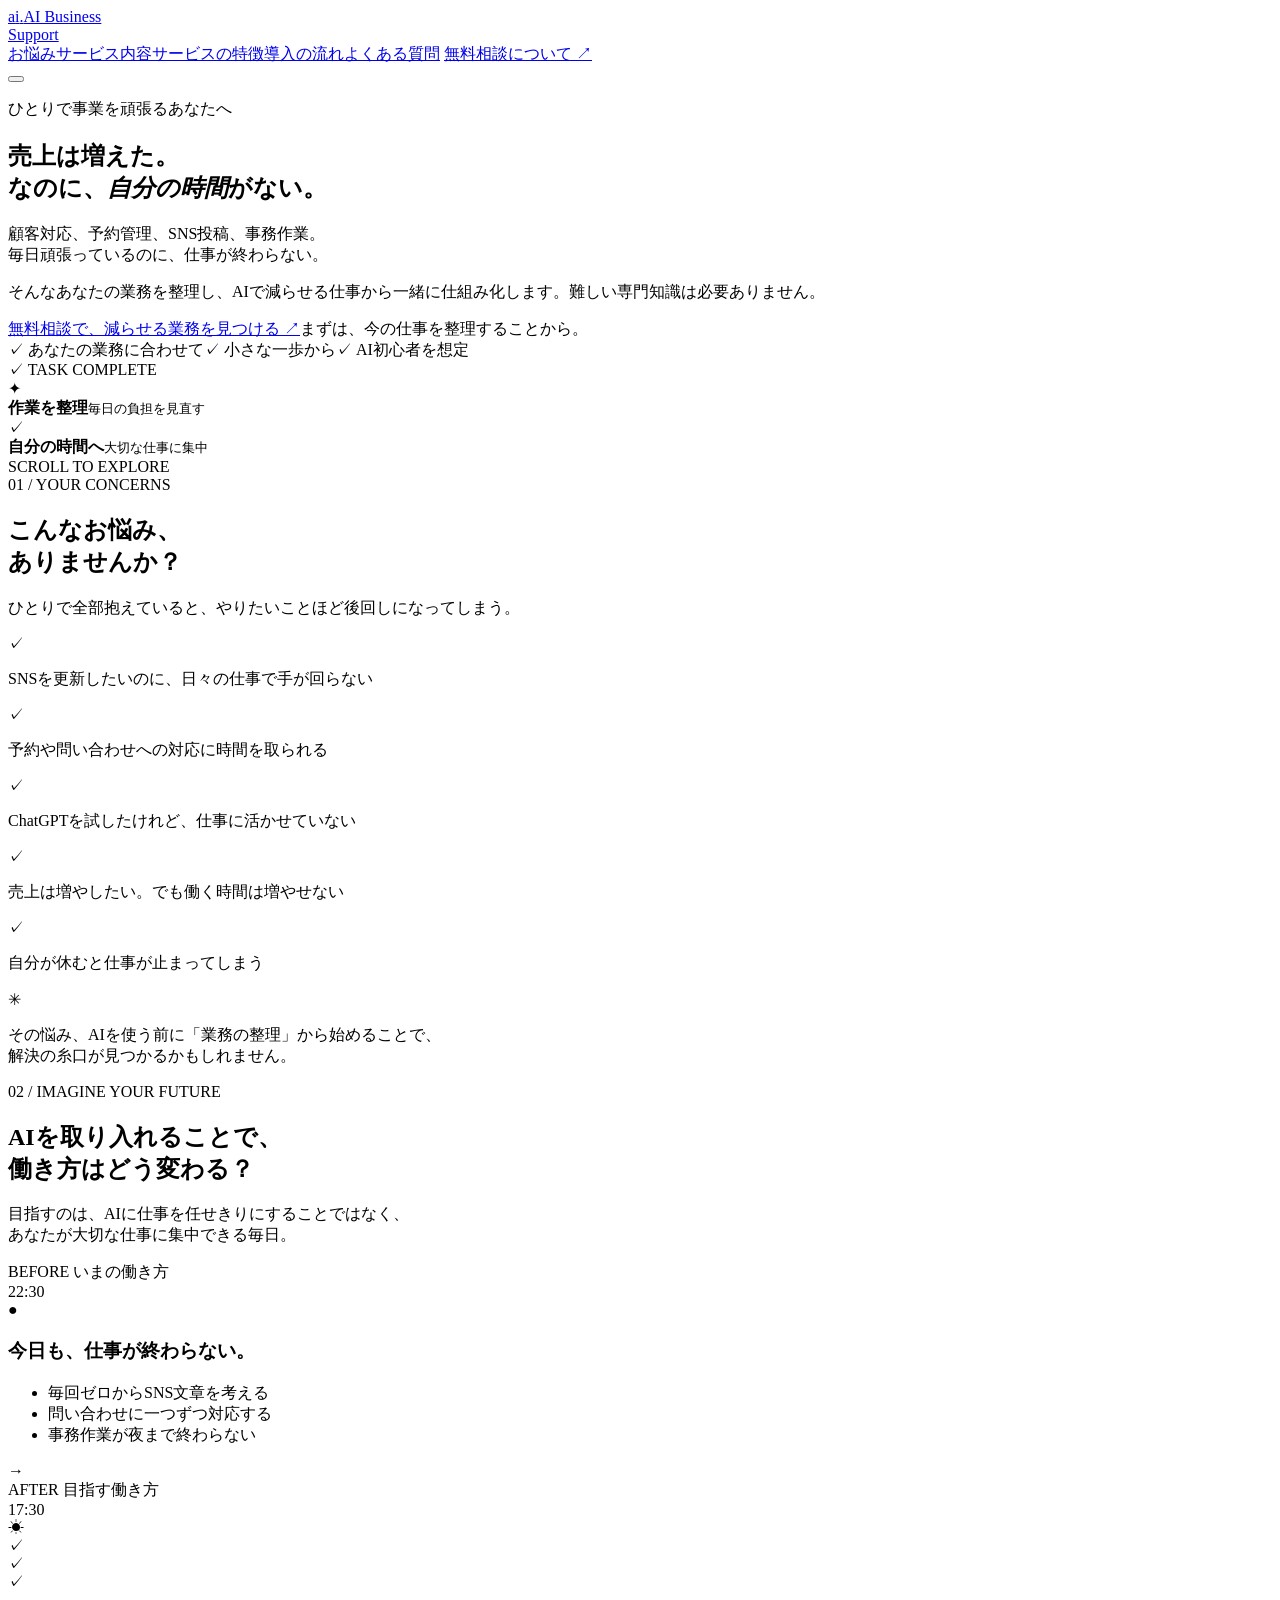
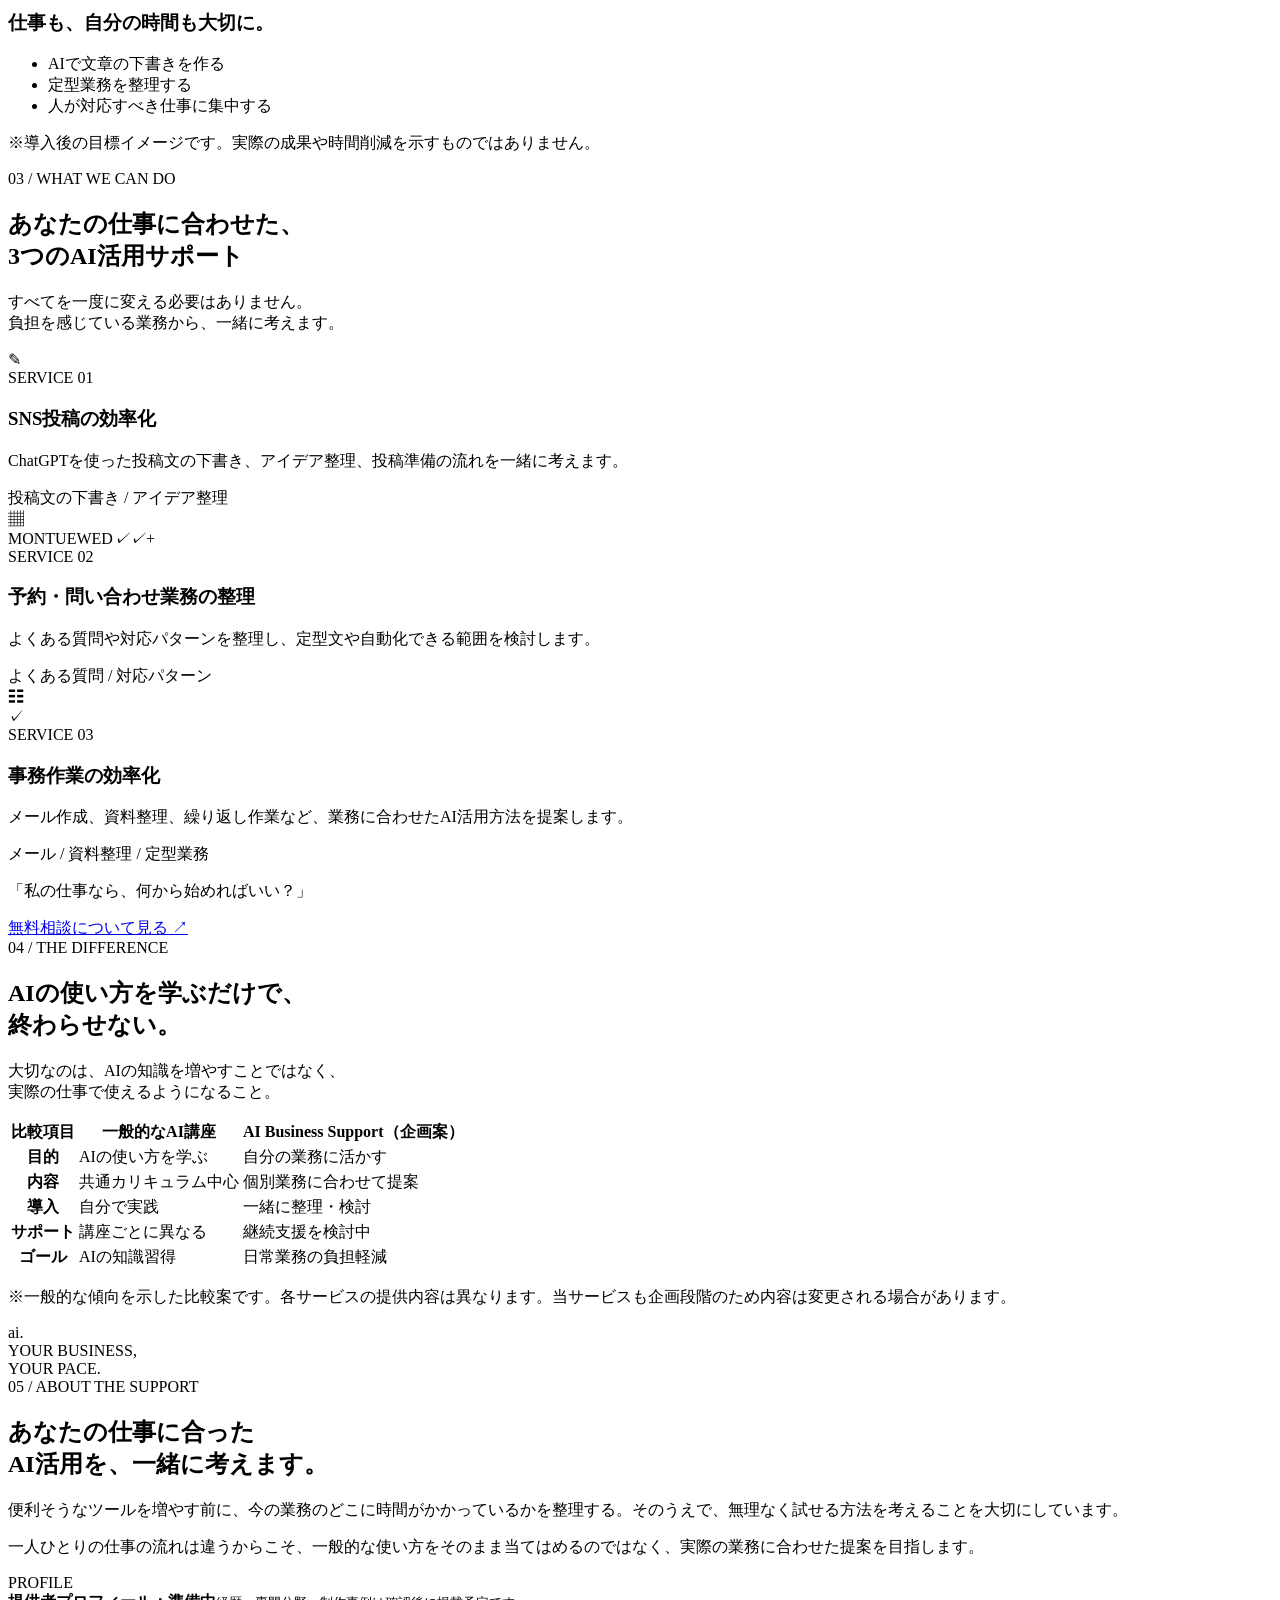
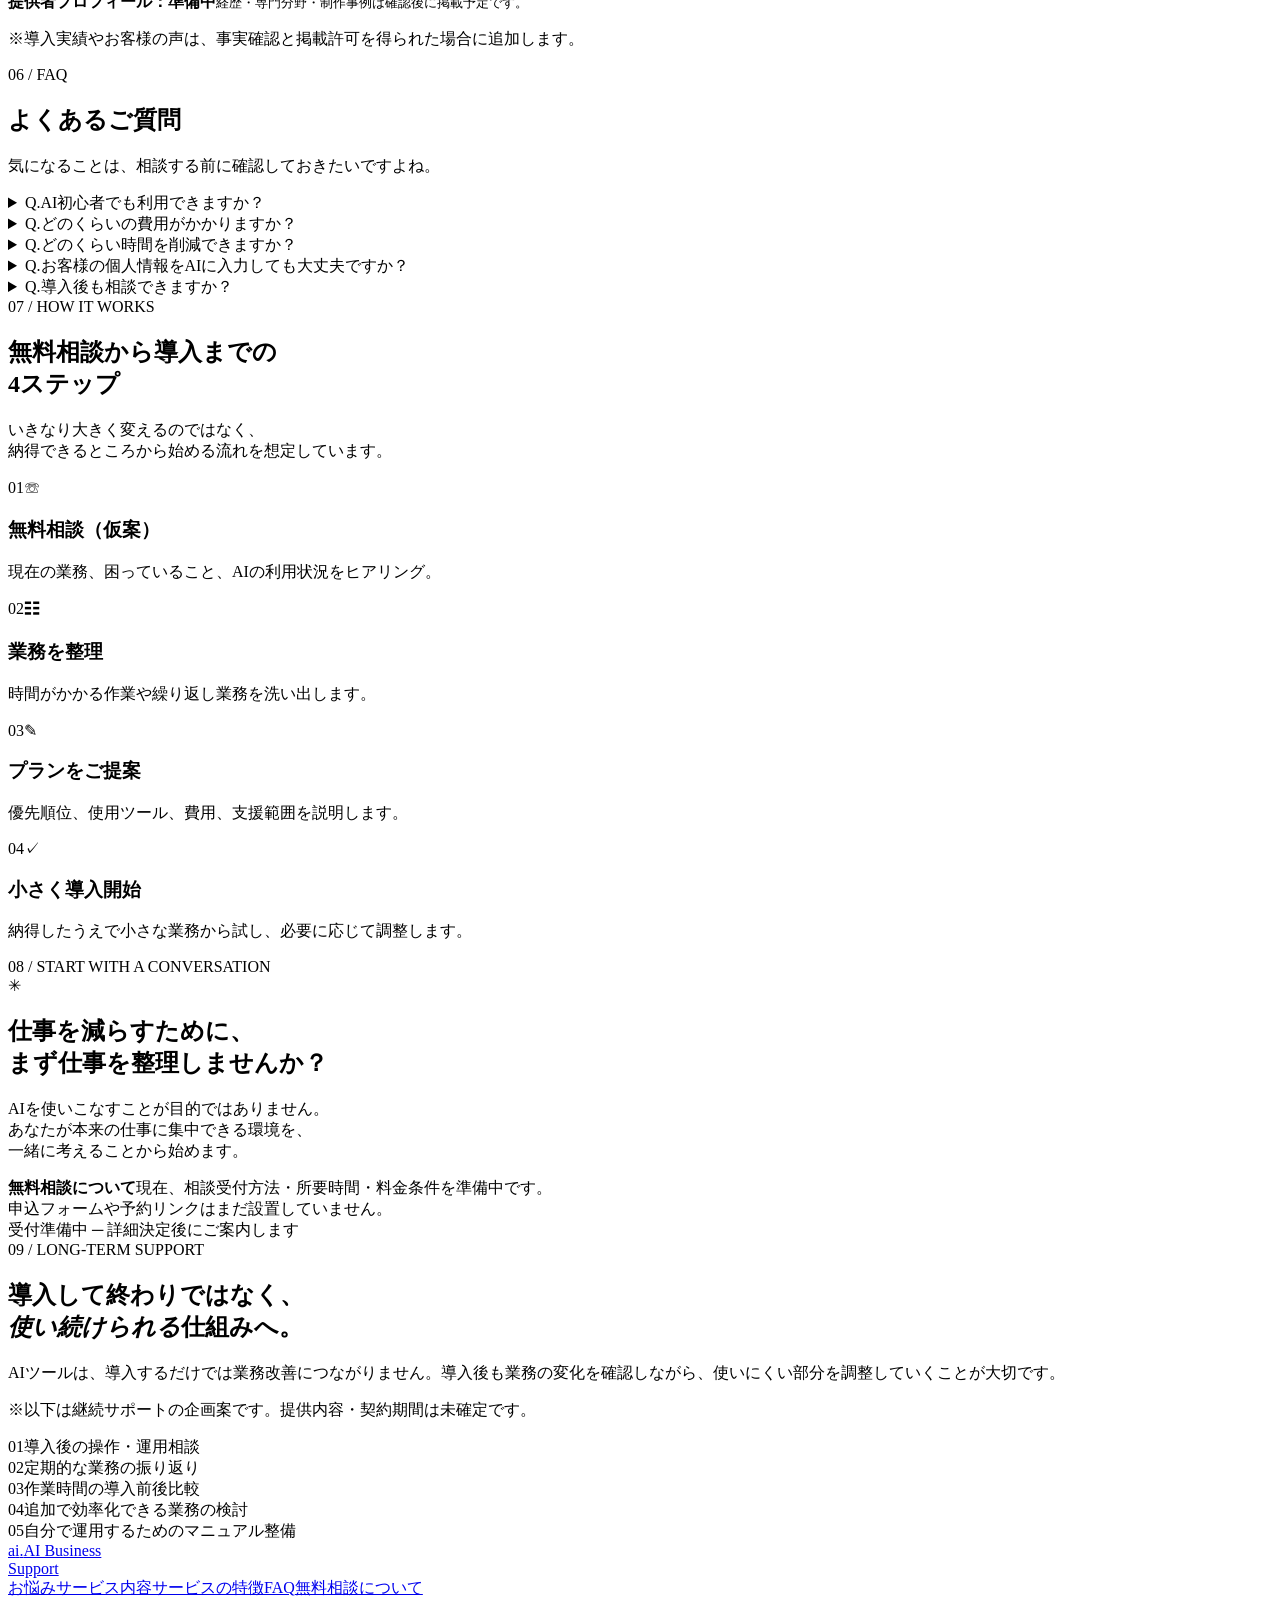
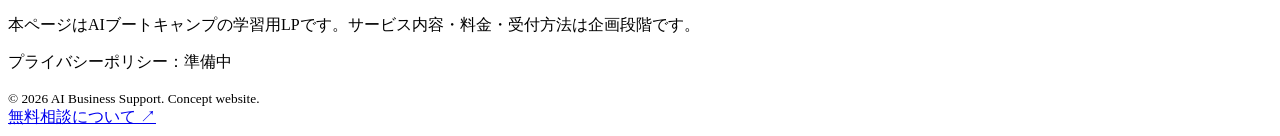
==== index.html @ 8ef663c3 "Add files via upload" ====
<!DOCTYPE html>
<html lang="ja">
<head>
  <meta charset="UTF-8">
  <meta name="viewport" content="width=device-width, initial-scale=1">
  <meta name="description" content="ひとりで事業を頑張るあなたへ。SNS投稿、問い合わせ、事務作業など、AIで減らせる仕事を一緒に整理するAI活用サポート。">
  <title>AI Business Support | 自分の時間を取り戻すAI活用</title>
  <link rel="stylesheet" href="css/style.css">
  <script src="js/main.js" defer></script>
</head>
<body>
  <header class="site-header" id="top">
    <div class="container header-inner">
      <a href="#top" class="brand" aria-label="AI Business Support トップへ"><span class="brand-mark">a<span>i</span>.</span><span class="brand-text">AI Business<br>Support</span></a>
      <nav class="nav" id="site-nav" aria-label="メインナビゲーション">
        <a href="#problems">お悩み</a><a href="#services">サービス内容</a><a href="#difference">サービスの特徴</a><a href="#steps">導入の流れ</a><a href="#faq">よくある質問</a>
        <a href="#consultation" class="btn btn-small nav-cta">無料相談について <span aria-hidden="true">↗</span></a>
      </nav>
      <button class="menu-toggle" type="button" aria-controls="site-nav" aria-expanded="false" aria-label="メニューを開く"><span></span><span></span><span></span></button>
    </div>
  </header>
  <main>
    <section class="hero" aria-labelledby="hero-title">
      <div class="hero-deco hero-deco-one"></div><div class="hero-deco hero-deco-two"></div>
      <div class="container hero-grid">
        <div class="hero-content">
          <p class="eyebrow"><span class="eyebrow-line"></span>ひとりで事業を頑張るあなたへ</p>
          <h1 id="hero-title">売上は増えた。<br>なのに、<em>自分の時間</em>がない。</h1>
          <p class="hero-lead">顧客対応、予約管理、SNS投稿、事務作業。<br>毎日頑張っているのに、仕事が終わらない。</p>
          <p class="hero-description">そんなあなたの業務を整理し、AIで減らせる仕事から一緒に仕組み化します。難しい専門知識は必要ありません。</p>
          <div class="hero-actions"><a href="#consultation" class="btn btn-primary">無料相談で、減らせる業務を見つける <span aria-hidden="true">↗</span></a><span class="hero-note">まずは、今の仕事を整理することから。</span></div>
          <div class="hero-points"><span>✓ あなたの業務に合わせて</span><span>✓ 小さな一歩から</span><span>✓ AI初心者を想定</span></div>
        </div>
        <div class="hero-visual" role="img" aria-label="仕事を整理し、自分の時間を取り戻すイメージイラスト">
          <div class="visual-sun"></div><div class="visual-window"><span></span><span></span></div>
          <div class="visual-desk"></div><div class="visual-laptop"><div class="visual-screen"><div class="screen-bar"></div><div class="screen-line"></div><div class="screen-line short"></div><div class="screen-card"><span>✓</span> TASK COMPLETE</div></div></div>
          <div class="visual-cup"></div><div class="visual-plant"><i></i><i></i><i></i></div>
          <div class="floating-note note-top"><span class="note-icon">✦</span><div><strong>作業を整理</strong><small>毎日の負担を見直す</small></div></div>
          <div class="floating-note note-bottom"><span class="note-icon">✓</span><div><strong>自分の時間へ</strong><small>大切な仕事に集中</small></div></div>
        </div>
      </div>
      <div class="hero-bottom"><span>SCROLL TO EXPLORE</span><span class="scroll-line"></span></div>
    </section>

    <section class="section problems-section" id="problems" aria-labelledby="problems-title">
      <div class="container narrow">
        <div class="section-heading center"><span class="section-kicker">01 / YOUR CONCERNS</span><h2 id="problems-title">こんなお悩み、<br class="mobile-only">ありませんか？</h2><p>ひとりで全部抱えていると、やりたいことほど後回しになってしまう。</p></div>
        <div class="problem-list">
          <div class="problem-item"><span class="check-icon">✓</span><p>SNSを更新したいのに、日々の仕事で手が回らない</p></div>
          <div class="problem-item"><span class="check-icon">✓</span><p>予約や問い合わせへの対応に時間を取られる</p></div>
          <div class="problem-item"><span class="check-icon">✓</span><p>ChatGPTを試したけれど、仕事に活かせていない</p></div>
          <div class="problem-item"><span class="check-icon">✓</span><p>売上は増やしたい。でも働く時間は増やせない</p></div>
          <div class="problem-item"><span class="check-icon">✓</span><p>自分が休むと仕事が止まってしまう</p></div>
        </div>
        <div class="message-band"><span class="sparkle">✳</span><p>その悩み、AIを使う前に<span>「業務の整理」</span>から始めることで、<br class="desktop-only">解決の糸口が見つかるかもしれません。</p></div>
      </div>
    </section>

    <section class="section future-section" id="future" aria-labelledby="future-title">
      <div class="container"><div class="section-heading center"><span class="section-kicker">02 / IMAGINE YOUR FUTURE</span><h2 id="future-title">AIを取り入れることで、<br>働き方はどう変わる？</h2><p>目指すのは、AIに仕事を任せきりにすることではなく、<br class="desktop-only">あなたが大切な仕事に集中できる毎日。</p></div>
        <div class="comparison-grid">
          <article class="comparison-card before"><div class="comparison-tag">BEFORE <span>いまの働き方</span></div><div class="scene scene-before"><div class="scene-clock">22:30</div><div class="scene-papers"><span></span><span></span><span></span></div><div class="scene-person">●</div></div><h3>今日も、仕事が終わらない。</h3><ul><li>毎回ゼロからSNS文章を考える</li><li>問い合わせに一つずつ対応する</li><li>事務作業が夜まで終わらない</li></ul></article>
          <div class="comparison-arrow" aria-hidden="true">→</div>
          <article class="comparison-card after"><div class="comparison-tag">AFTER <span>目指す働き方</span></div><div class="scene scene-after"><div class="scene-clock">17:30</div><div class="scene-sun">☀</div><div class="scene-checks">✓<br>✓<br>✓</div></div><h3>仕事も、自分の時間も大切に。</h3><ul><li>AIで文章の下書きを作る</li><li>定型業務を整理する</li><li>人が対応すべき仕事に集中する</li></ul></article>
        </div><p class="disclaimer center-text">※導入後の目標イメージです。実際の成果や時間削減を示すものではありません。</p>
      </div>
    </section>

    <section class="section services-section" id="services" aria-labelledby="services-title"><div class="container"><div class="section-heading center"><span class="section-kicker">03 / WHAT WE CAN DO</span><h2 id="services-title">あなたの仕事に合わせた、<br>3つのAI活用サポート</h2><p>すべてを一度に変える必要はありません。<br>負担を感じている業務から、一緒に考えます。</p></div>
      <div class="service-grid">
        <article class="service-card"><div class="service-illustration illustration-sns"><span class="illustration-icon">✎</span><div class="mock-post"><i></i><b></b><b></b><b class="short"></b></div></div><div class="service-body"><span class="service-number">SERVICE 01</span><h3>SNS投稿の効率化</h3><p>ChatGPTを使った投稿文の下書き、アイデア整理、投稿準備の流れを一緒に考えます。</p><span class="service-label">投稿文の下書き / アイデア整理</span></div></article>
        <article class="service-card"><div class="service-illustration illustration-booking"><span class="illustration-icon">▦</span><div class="mock-calendar"><span>MON</span><span>TUE</span><span>WED</span><i>✓</i><i>✓</i><i>+</i></div></div><div class="service-body"><span class="service-number">SERVICE 02</span><h3>予約・問い合わせ業務の整理</h3><p>よくある質問や対応パターンを整理し、定型文や自動化できる範囲を検討します。</p><span class="service-label">よくある質問 / 対応パターン</span></div></article>
        <article class="service-card"><div class="service-illustration illustration-office"><span class="illustration-icon">☷</span><div class="mock-doc"><b></b><b></b><b></b><b class="short"></b><span>✓</span></div></div><div class="service-body"><span class="service-number">SERVICE 03</span><h3>事務作業の効率化</h3><p>メール作成、資料整理、繰り返し作業など、業務に合わせたAI活用方法を提案します。</p><span class="service-label">メール / 資料整理 / 定型業務</span></div></article>
      </div><div class="section-cta"><p>「私の仕事なら、何から始めればいい？」</p><a class="text-link" href="#consultation">無料相談について見る <span aria-hidden="true">↗</span></a></div>
    </div></section>

    <section class="section difference-section" id="difference" aria-labelledby="difference-title"><div class="container"><div class="section-heading center"><span class="section-kicker">04 / THE DIFFERENCE</span><h2 id="difference-title">AIの使い方を学ぶだけで、<br>終わらせない。</h2><p>大切なのは、AIの知識を増やすことではなく、<br class="desktop-only">実際の仕事で使えるようになること。</p></div>
      <div class="table-scroll" role="region" aria-label="サービス比較表" tabindex="0"><table class="comparison-table"><thead><tr><th scope="col">比較項目</th><th scope="col">一般的なAI講座</th><th scope="col" class="highlight-col">AI Business Support（企画案）</th></tr></thead><tbody><tr><th scope="row">目的</th><td>AIの使い方を学ぶ</td><td class="highlight-col">自分の業務に活かす</td></tr><tr><th scope="row">内容</th><td>共通カリキュラム中心</td><td class="highlight-col">個別業務に合わせて提案</td></tr><tr><th scope="row">導入</th><td>自分で実践</td><td class="highlight-col">一緒に整理・検討</td></tr><tr><th scope="row">サポート</th><td>講座ごとに異なる</td><td class="highlight-col">継続支援を検討中</td></tr><tr><th scope="row">ゴール</th><td>AIの知識習得</td><td class="highlight-col">日常業務の負担軽減</td></tr></tbody></table></div><p class="disclaimer">※一般的な傾向を示した比較案です。各サービスの提供内容は異なります。当サービスも企画段階のため内容は変更される場合があります。</p>
    </div></section>

    <section class="section profile-section" id="profile" aria-labelledby="profile-title"><div class="container profile-grid"><div class="profile-art"><div class="profile-circle"><span class="profile-symbol">ai<span>.</span></span></div><div class="profile-art-label">YOUR BUSINESS,<br>YOUR PACE.</div></div><div class="profile-content"><span class="section-kicker">05 / ABOUT THE SUPPORT</span><h2 id="profile-title">あなたの仕事に合った<br>AI活用を、一緒に考えます。</h2><p>便利そうなツールを増やす前に、今の業務のどこに時間がかかっているかを整理する。そのうえで、無理なく試せる方法を考えることを大切にしています。</p><p>一人ひとりの仕事の流れは違うからこそ、一般的な使い方をそのまま当てはめるのではなく、実際の業務に合わせた提案を目指します。</p><div class="profile-placeholder"><span>PROFILE</span><div><strong>提供者プロフィール：準備中</strong><small>経歴・専門分野・制作事例は確認後に掲載予定です。</small></div></div><p class="disclaimer">※導入実績やお客様の声は、事実確認と掲載許可を得られた場合に追加します。</p></div></div></section>

    <section class="section faq-section" id="faq" aria-labelledby="faq-title"><div class="container narrow"><div class="section-heading center"><span class="section-kicker">06 / FAQ</span><h2 id="faq-title">よくあるご質問</h2><p>気になることは、相談する前に確認しておきたいですよね。</p></div><div class="faq-list">
      <details class="faq-item"><summary><span class="faq-q">Q.</span><span>AI初心者でも利用できますか？</span><span class="faq-plus" aria-hidden="true"></span></summary><div class="faq-answer"><span class="faq-a">A.</span><p>初心者の方を想定し、現在の業務やITスキルを確認したうえで支援内容を検討します。</p></div></details>
      <details class="faq-item"><summary><span class="faq-q">Q.</span><span>どのくらいの費用がかかりますか？</span><span class="faq-plus" aria-hidden="true"></span></summary><div class="faq-answer"><span class="faq-a">A.</span><p>料金は現在検討中です。契約前に支援範囲と費用を明示する設計とします。</p></div></details>
      <details class="faq-item"><summary><span class="faq-q">Q.</span><span>どのくらい時間を削減できますか？</span><span class="faq-plus" aria-hidden="true"></span></summary><div class="faq-answer"><span class="faq-a">A.</span><p>業務内容によって異なるため、現時点で削減時間は保証できません。導入前後の作業時間を測定する方法を検討します。</p></div></details>
      <details class="faq-item"><summary><span class="faq-q">Q.</span><span>お客様の個人情報をAIに入力しても大丈夫ですか？</span><span class="faq-plus" aria-hidden="true"></span></summary><div class="faq-answer"><span class="faq-a">A.</span><p>個人情報や機密情報を無断で外部AIに入力しない運用を前提に、使用するツールとデータの取り扱いを確認します。</p></div></details>
      <details class="faq-item"><summary><span class="faq-q">Q.</span><span>導入後も相談できますか？</span><span class="faq-plus" aria-hidden="true"></span></summary><div class="faq-answer"><span class="faq-a">A.</span><p>継続サポートをサービス案として検討しています。対応範囲・期間・料金は未確定です。</p></div></details>
    </div></div></section>

    <section class="section steps-section" id="steps" aria-labelledby="steps-title"><div class="container"><div class="section-heading center"><span class="section-kicker">07 / HOW IT WORKS</span><h2 id="steps-title">無料相談から導入までの<br>4ステップ</h2><p>いきなり大きく変えるのではなく、<br>納得できるところから始める流れを想定しています。</p></div><div class="steps-grid">
      <article class="step-card"><span class="step-number">01</span><span class="step-icon">☏</span><h3>無料相談<span>（仮案）</span></h3><p>現在の業務、困っていること、AIの利用状況をヒアリング。</p></article>
      <article class="step-card"><span class="step-number">02</span><span class="step-icon">☷</span><h3>業務を整理</h3><p>時間がかかる作業や繰り返し業務を洗い出します。</p></article>
      <article class="step-card"><span class="step-number">03</span><span class="step-icon">✎</span><h3>プランをご提案</h3><p>優先順位、使用ツール、費用、支援範囲を説明します。</p></article>
      <article class="step-card"><span class="step-number">04</span><span class="step-icon">✓</span><h3>小さく導入開始</h3><p>納得したうえで小さな業務から試し、必要に応じて調整します。</p></article>
    </div></div></section>

    <section class="section cta-section" id="consultation" aria-labelledby="cta-title"><div class="container cta-inner"><span class="section-kicker">08 / START WITH A CONVERSATION</span><div class="cta-decoration" aria-hidden="true">✳</div><h2 id="cta-title">仕事を減らすために、<br>まず仕事を整理しませんか？</h2><p>AIを使いこなすことが目的ではありません。<br>あなたが本来の仕事に集中できる環境を、<br class="desktop-only">一緒に考えることから始めます。</p><div class="consultation-info"><strong>無料相談について</strong><span>現在、相談受付方法・所要時間・料金条件を準備中です。<br>申込フォームや予約リンクはまだ設置していません。</span></div><span class="cta-status">受付準備中 ─ 詳細決定後にご案内します</span></div></section>

    <section class="section support-section" id="support" aria-labelledby="support-title"><div class="container support-grid"><div><span class="section-kicker">09 / LONG-TERM SUPPORT</span><h2 id="support-title">導入して終わりではなく、<br><em>使い続けられる</em>仕組みへ。</h2><p>AIツールは、導入するだけでは業務改善につながりません。導入後も業務の変化を確認しながら、使いにくい部分を調整していくことが大切です。</p><p class="disclaimer">※以下は継続サポートの企画案です。提供内容・契約期間は未確定です。</p></div><div class="support-list"><div><span>01</span>導入後の操作・運用相談</div><div><span>02</span>定期的な業務の振り返り</div><div><span>03</span>作業時間の導入前後比較</div><div><span>04</span>追加で効率化できる業務の検討</div><div><span>05</span>自分で運用するためのマニュアル整備</div></div></div></section>
  </main>
  <footer class="footer"><div class="container footer-top"><a href="#top" class="brand brand-footer"><span class="brand-mark">a<span>i</span>.</span><span class="brand-text">AI Business<br>Support</span></a><div class="footer-links"><a href="#problems">お悩み</a><a href="#services">サービス内容</a><a href="#difference">サービスの特徴</a><a href="#faq">FAQ</a><a href="#consultation">無料相談について</a></div></div><div class="container footer-bottom"><p>本ページはAIブートキャンプの学習用LPです。サービス内容・料金・受付方法は企画段階です。</p><p>プライバシーポリシー：準備中</p><small>© 2026 AI Business Support. Concept website.</small></div></footer>
  <a href="#consultation" class="mobile-fixed-cta">無料相談について <span aria-hidden="true">↗</span></a>
</body>
</html>
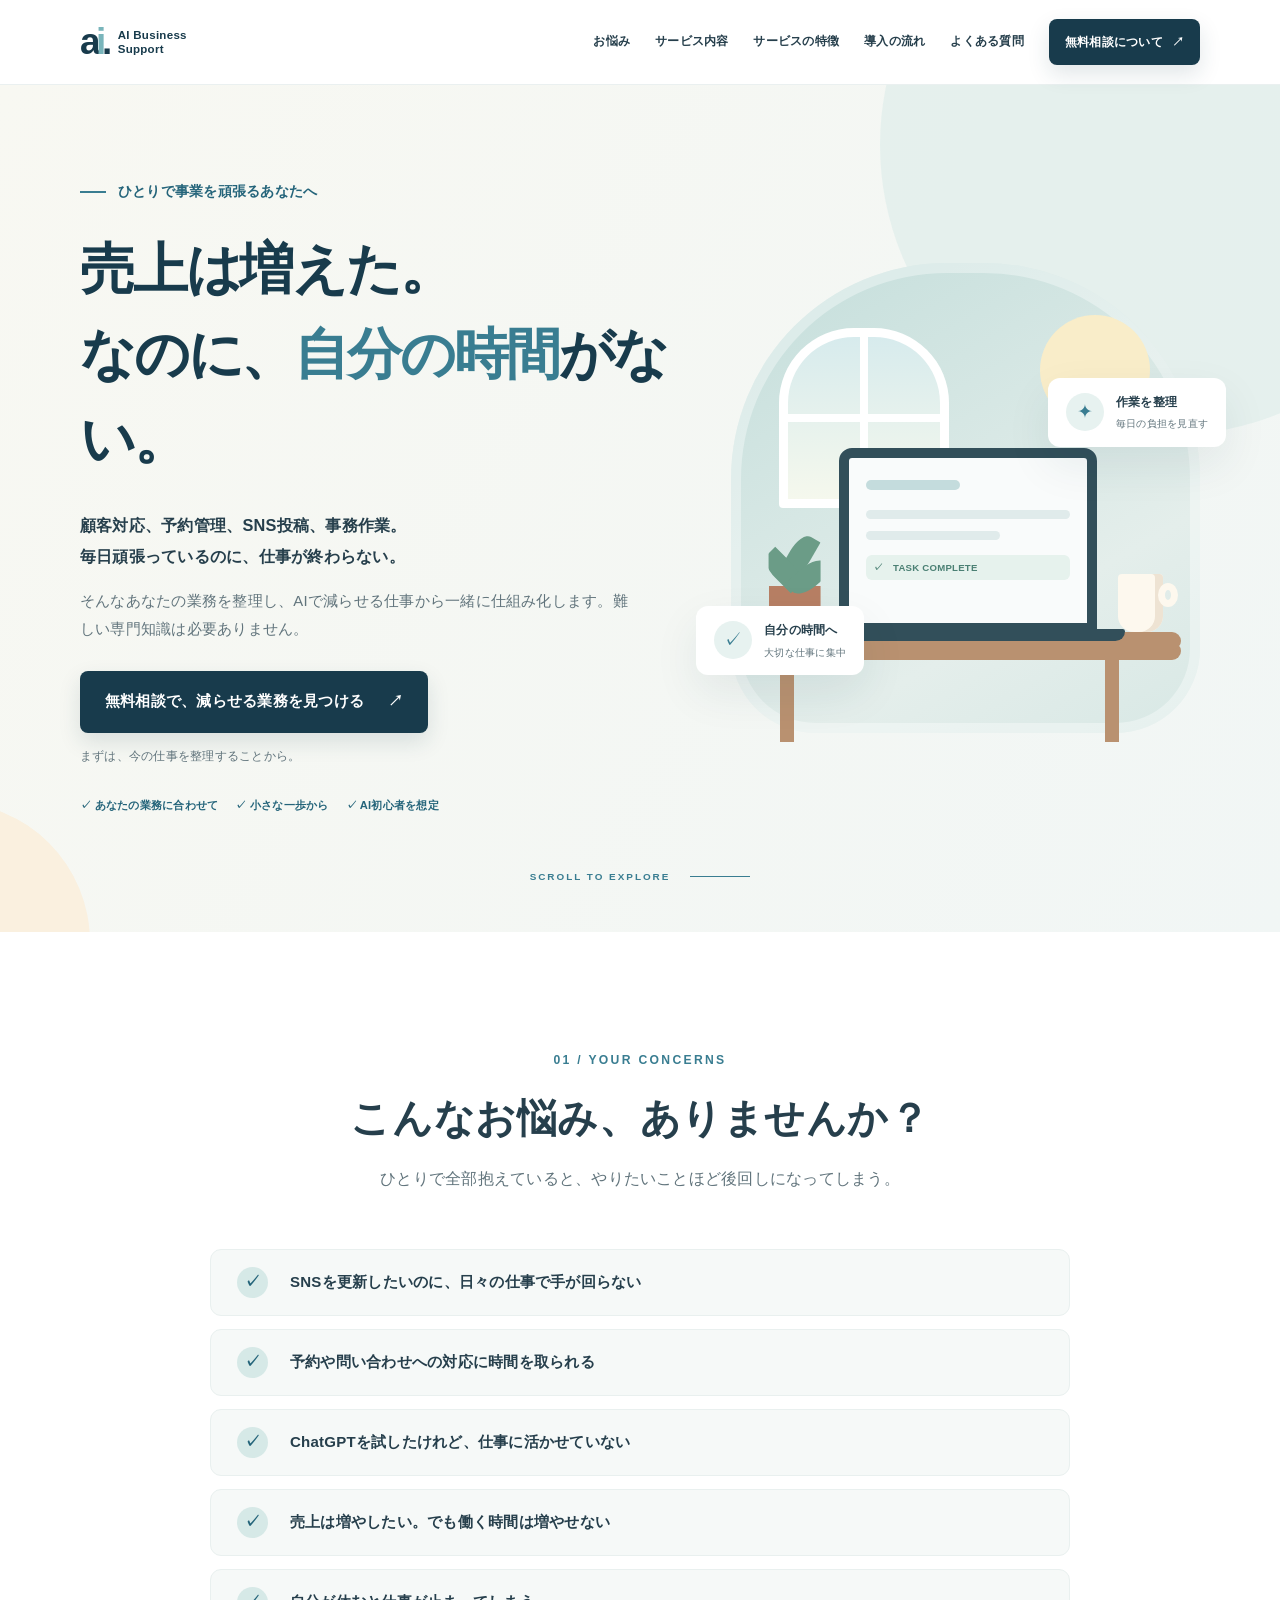
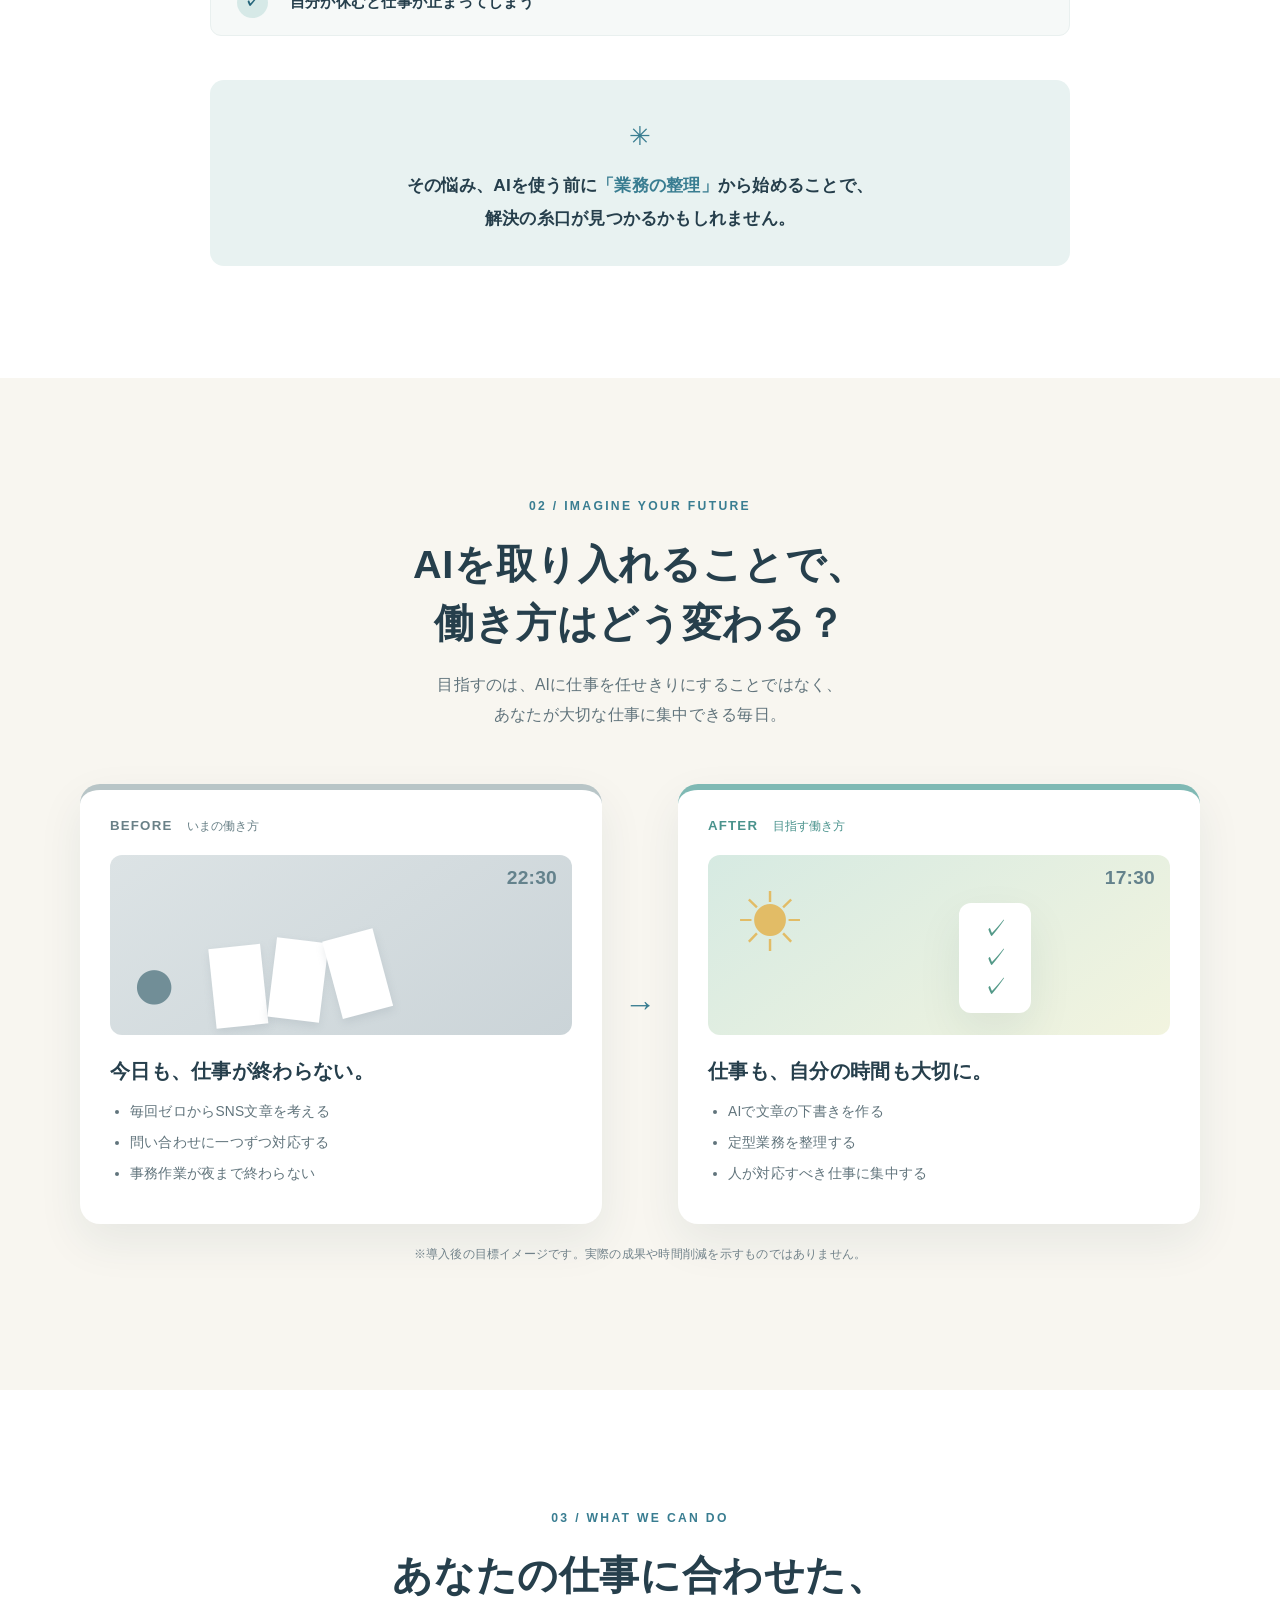
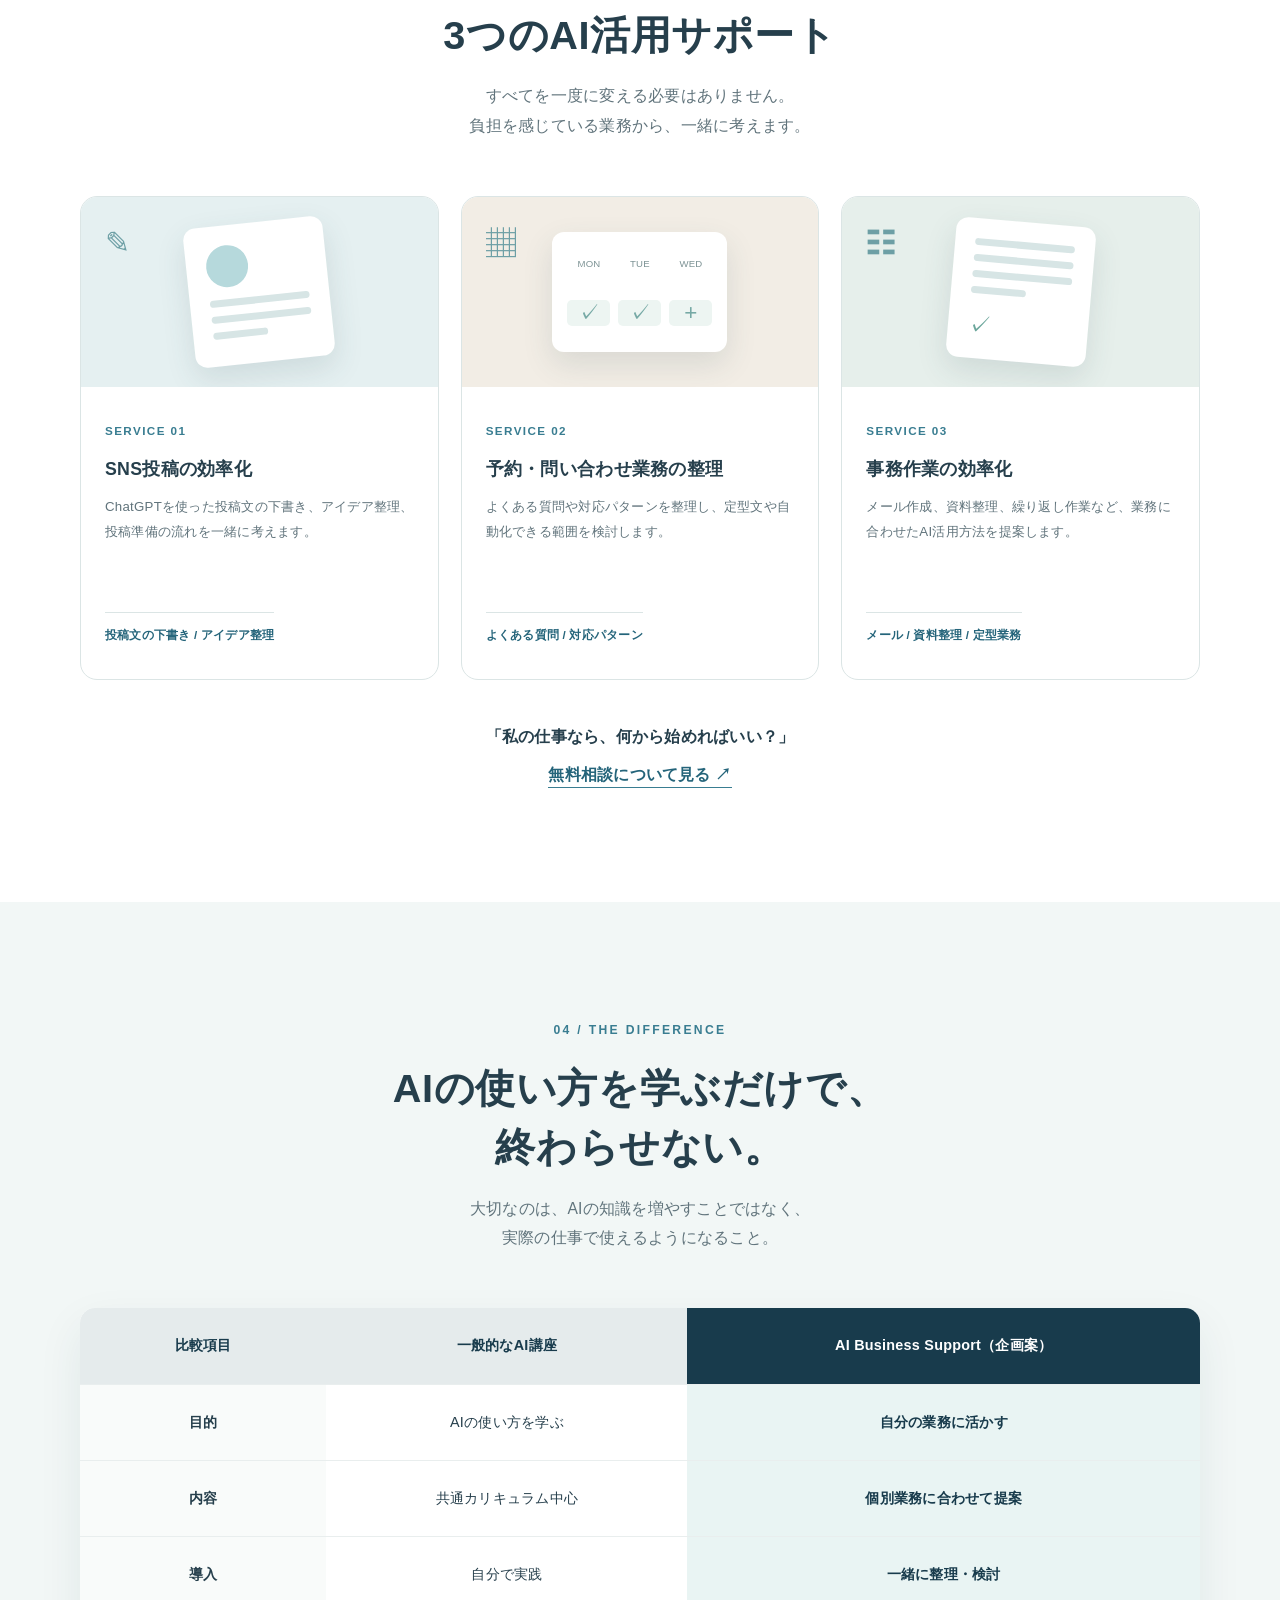
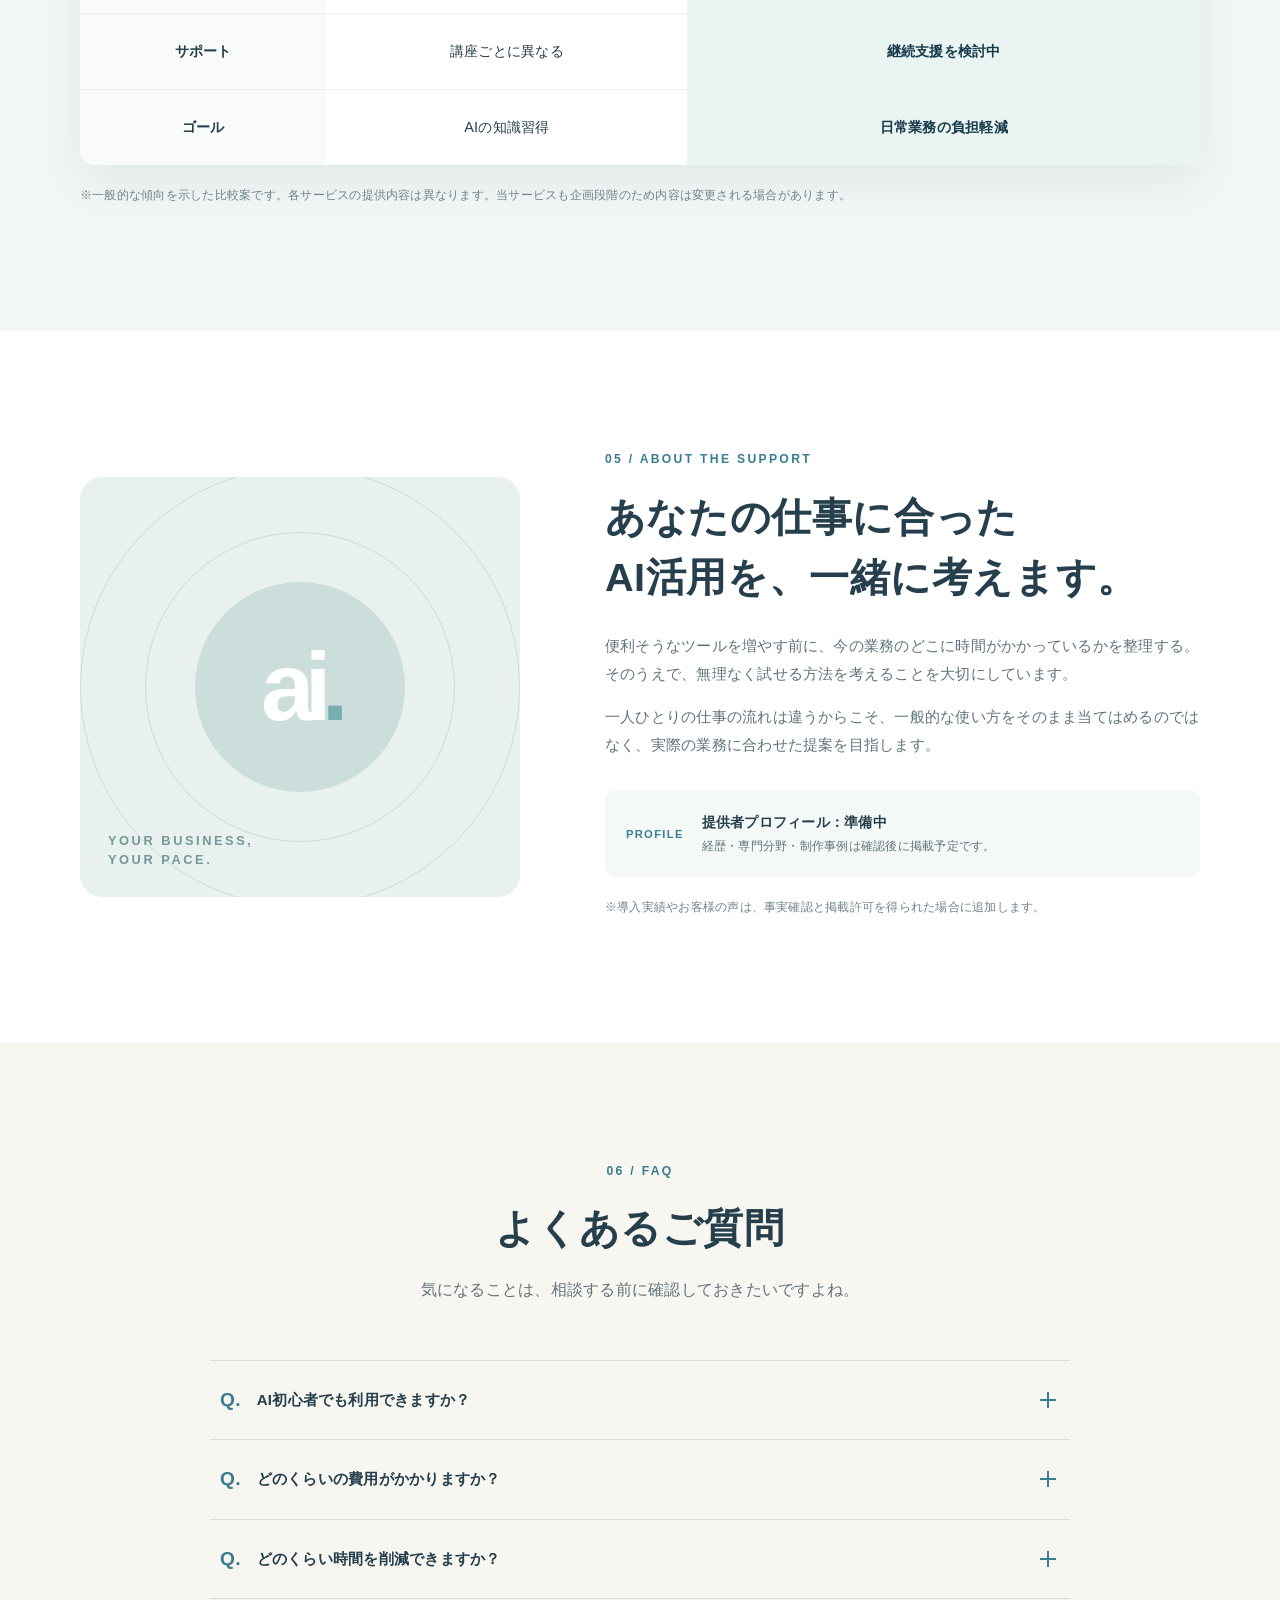
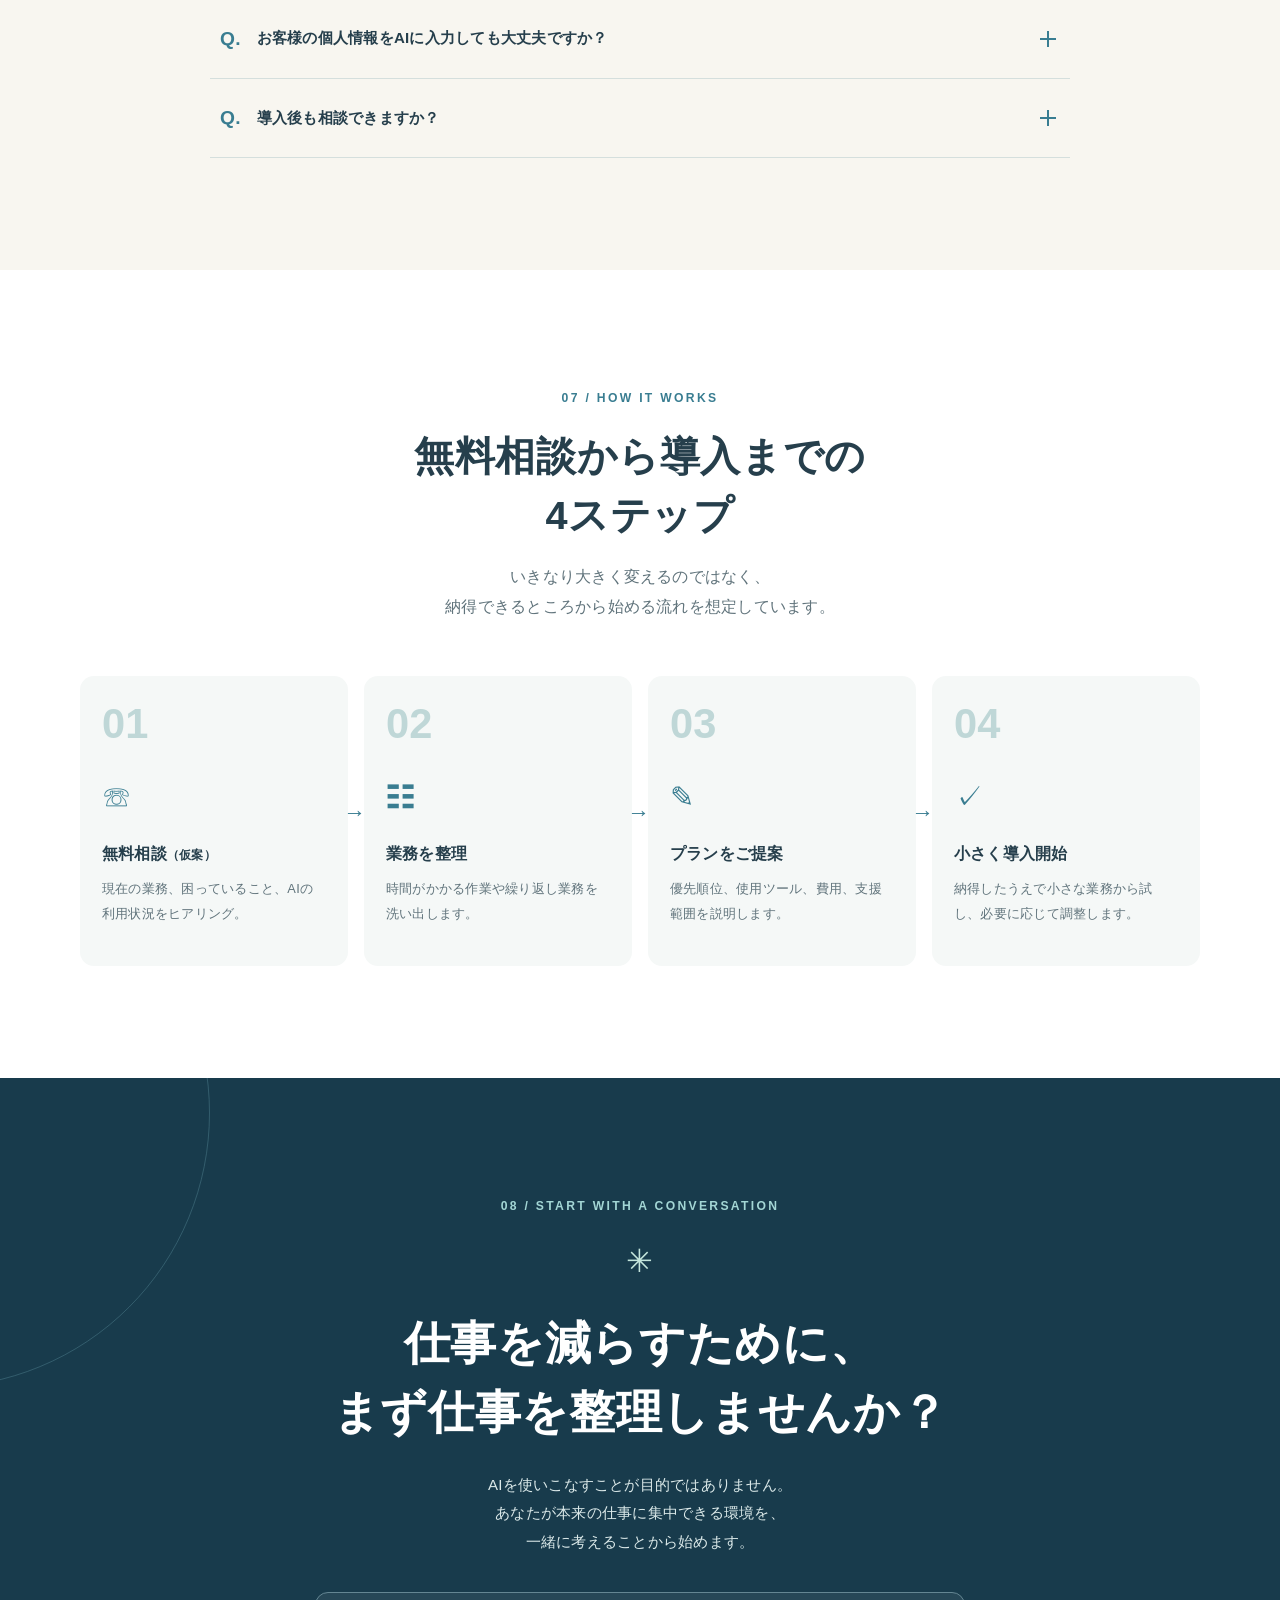
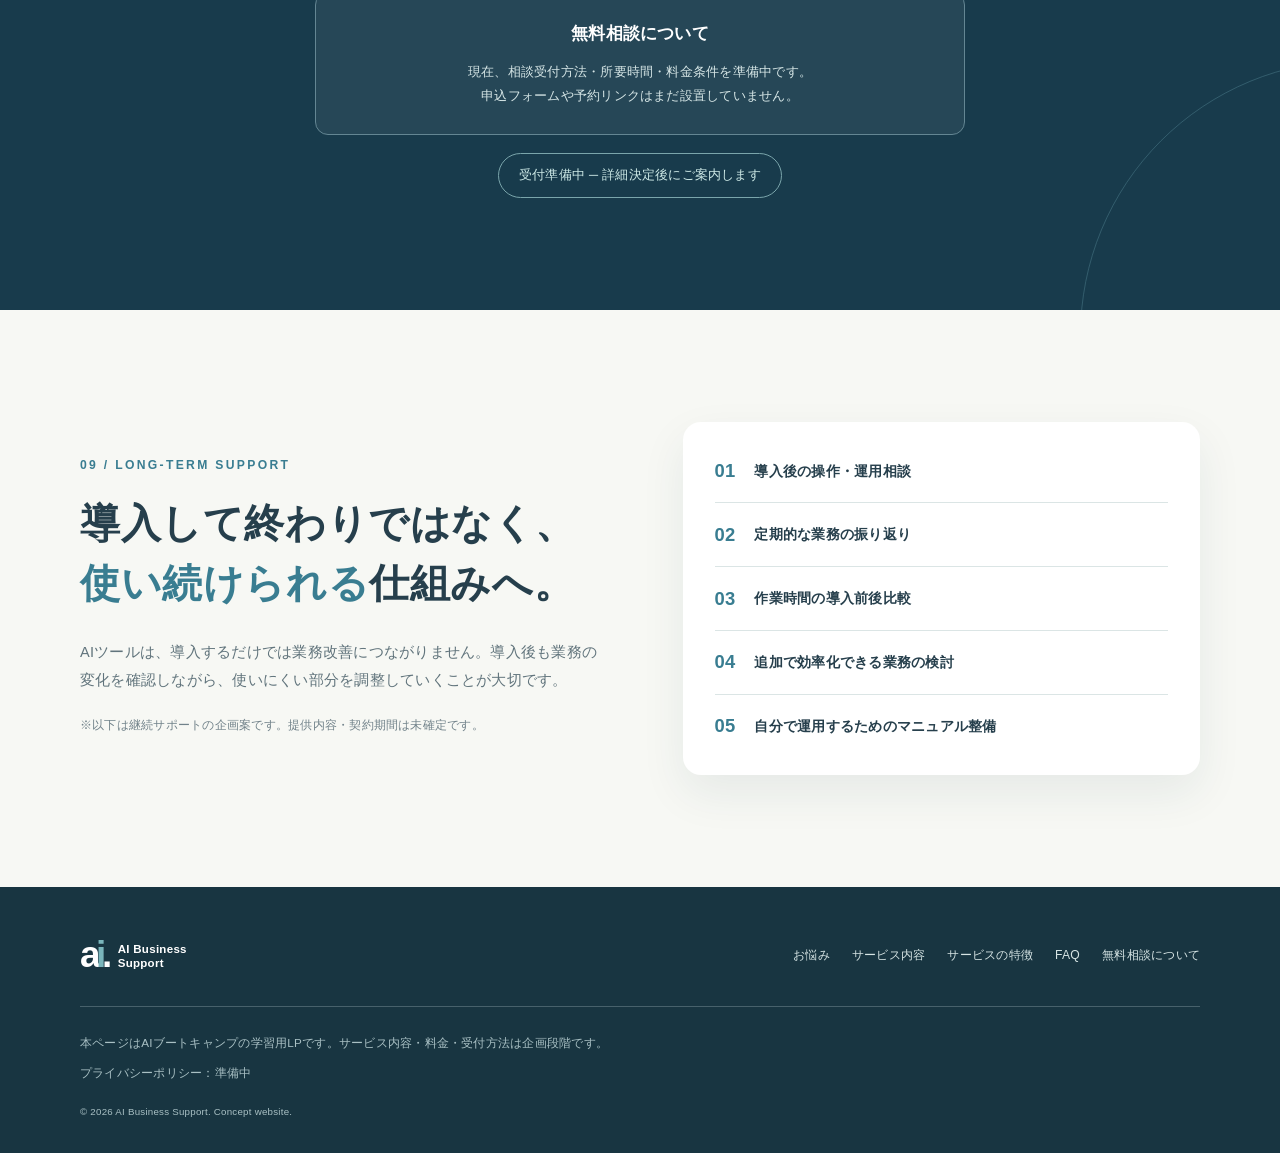
==== commit d4f2a75c: "Fix stylesheet link case sensitivity" ====
--- a/css/style.css
+++ b/css/style.css
@@ -0,0 +1,20 @@
+@import url('https://fonts.googleapis.com/css2?family=DM+Sans:wght@400;500;600;700&family=Noto+Sans+JP:wght@400;500;600;700;800&display=swap');
+:root{--navy:#183b4c;--ink:#263f4c;--muted:#61747c;--blue:#397d91;--blue-dark:#24647a;--aqua:#dbeef0;--cream:#f8f6f0;--pale:#eff5f5;--line:#dbe5e5;--white:#fff;--radius:18px;--shadow:0 18px 45px rgba(24,59,76,.08)}
+*,*::before,*::after{box-sizing:border-box}html{scroll-behavior:smooth;scroll-padding-top:95px}body{margin:0;color:var(--ink);font-family:'Noto Sans JP',sans-serif;line-height:1.9;letter-spacing:.015em;background:#fff}a{color:inherit;text-decoration:none}button{font:inherit}img{max-width:100%;display:block}h1,h2,h3,p{margin-top:0}h1,h2,h3{line-height:1.5;letter-spacing:.015em}h2{font-size:clamp(1.7rem,3.1vw,2.65rem);font-weight:700}h3{font-size:1.22rem}.container{width:min(1120px,calc(100% - 48px));margin-inline:auto}.narrow{max-width:860px}.section{padding:112px 0}.section-heading{margin-bottom:55px}.section-heading h2{margin:14px 0 16px}.section-heading p{color:var(--muted);font-size:.98rem}.center{text-align:center}.center-text{text-align:center}.section-kicker{font-family:'DM Sans',sans-serif;display:inline-block;color:var(--blue);font-weight:700;font-size:.76rem;letter-spacing:.19em}.disclaimer{color:#71828a;font-size:.75rem;line-height:1.8;margin-top:20px}.desktop-only{display:initial}.mobile-only{display:none}
+.site-header{position:sticky;top:0;z-index:100;background:rgba(255,255,255,.96);backdrop-filter:blur(14px);border-bottom:1px solid #eaf0f0}.header-inner{height:84px;display:flex;align-items:center;justify-content:space-between;gap:20px}.brand{display:inline-flex;align-items:center;gap:10px;flex-shrink:0}.brand-mark{font-family:'DM Sans',sans-serif;font-size:2.3rem;letter-spacing:-.12em;font-weight:700;line-height:1;color:var(--navy)}.brand-mark span{color:#79b5bb}.brand-text{font-family:'DM Sans',sans-serif;font-size:.72rem;font-weight:700;line-height:1.22;letter-spacing:.025em;color:var(--navy)}.nav{display:flex;align-items:center;gap:25px;font-size:.77rem;font-weight:600}.nav>a:not(.btn):hover{color:var(--blue)}.btn{display:inline-flex;align-items:center;justify-content:center;gap:24px;padding:17px 25px;border-radius:8px;background:var(--navy);color:#fff;font-size:.91rem;font-weight:700;box-shadow:0 9px 22px rgba(24,59,76,.13);transition:transform .25s,background .25s,box-shadow .25s}.btn:hover{background:var(--blue-dark);transform:translateY(-3px);box-shadow:0 14px 28px rgba(24,59,76,.18)}.btn-small{padding:12px 16px;font-size:.75rem;gap:9px}.menu-toggle{display:none}
+.hero{position:relative;overflow:hidden;background:linear-gradient(120deg,#f8f8f2 0%,#f1f6f5 100%);padding:94px 0 50px}.hero-grid{display:grid;grid-template-columns:1.13fr .87fr;gap:42px;align-items:center;min-height:530px;position:relative;z-index:2}.eyebrow{font-size:.85rem;color:var(--blue-dark);font-weight:700;display:flex;align-items:center;gap:12px}.eyebrow-line{display:inline-block;width:26px;height:2px;background:var(--blue)}.hero h1{font-size:clamp(2.3rem,4.3vw,3.8rem);letter-spacing:-.04em;line-height:1.55;color:var(--navy);margin:22px 0 27px}.hero h1 em,.support-section h2 em{font-style:normal;color:var(--blue)}.hero-lead{font-weight:700;font-size:1.02rem;margin-bottom:15px}.hero-description{max-width:550px;color:var(--muted);font-size:.93rem}.hero-actions{display:flex;flex-direction:column;align-items:flex-start;gap:12px;margin-top:28px}.hero-note{font-size:.73rem;color:var(--muted)}.hero-points{display:flex;gap:17px;flex-wrap:wrap;font-size:.7rem;font-weight:700;color:var(--blue-dark);margin-top:28px}.hero-deco{position:absolute;border-radius:50%;pointer-events:none}.hero-deco-one{width:580px;height:580px;background:#e0eeeb;right:-180px;top:-230px;opacity:.7}.hero-deco-two{width:280px;height:280px;background:#faf0df;left:-190px;bottom:-150px}.hero-bottom{display:flex;align-items:center;justify-content:center;gap:20px;margin-top:55px;font:600 .62rem 'DM Sans',sans-serif;letter-spacing:.2em;color:var(--blue)}.scroll-line{height:1px;width:60px;background:var(--blue)}
+.hero-visual{position:relative;height:470px;border-radius:46% 46% 18% 18%;background:linear-gradient(150deg,#c4dedb,#e4eeeb 70%,#d8e8e5);box-shadow:inset 0 0 0 10px rgba(255,255,255,.35)}.visual-sun{position:absolute;width:110px;height:110px;border-radius:50%;background:#f9edc9;top:52px;right:50px}.visual-window{position:absolute;width:170px;height:180px;top:65px;left:48px;border:9px solid #fff;border-radius:75px 75px 4px 4px;background:linear-gradient(#d7ebed,#f5f8ed);display:flex;justify-content:center;align-items:center}.visual-window span:first-child{width:8px;height:100%;background:white}.visual-window span:last-child{position:absolute;height:8px;width:100%;background:white}.visual-desk{position:absolute;bottom:83px;left:4%;width:92%;height:18px;border-radius:9px;background:#b99170;box-shadow:0 10px 0 #b99170}.visual-desk:after{content:'';position:absolute;top:15px;left:30px;width:14px;height:95px;background:#b99170;box-shadow:325px 0 #b99170}.visual-laptop{position:absolute;bottom:100px;left:23%;width:55%;height:185px;border:10px solid #324f5a;border-radius:13px 13px 4px 4px;background:#f9fbfb;box-shadow:0 8px 0 #879b9d}.visual-laptop:after{content:'';position:absolute;bottom:-18px;left:-16%;width:132%;height:12px;border-radius:3px 3px 12px 12px;background:#324f5a}.visual-screen{padding:22px 17px}.screen-bar{width:46%;height:10px;background:#c4dcdd;border-radius:8px;margin-bottom:20px}.screen-line{height:9px;background:#e0ebeb;border-radius:8px;margin-bottom:12px}.screen-line.short{width:66%}.screen-card{margin-top:15px;background:#e6f2ed;color:#4b8074;border-radius:6px;padding:7px;font:700 .6rem 'DM Sans',sans-serif}.screen-card span{margin-right:7px}.visual-cup{position:absolute;bottom:101px;right:8%;width:45px;height:58px;border-radius:4px 4px 16px 16px;background:#fdf8ee;box-shadow:inset -8px 0 #eee3d3}.visual-cup:after{content:'';position:absolute;right:-15px;top:9px;width:20px;height:24px;border:7px solid #fdf8ee;border-radius:50%}.visual-plant{position:absolute;bottom:104px;left:8%;height:95px;width:52px;background:linear-gradient(transparent 55%,#b77f64 55%);clip-path:polygon(0 0,100% 0,100% 100%,0 100%)}.visual-plant i{position:absolute;width:22px;height:44px;border-radius:50% 0 50% 0;background:#6b9c87;top:0;left:20px;transform:rotate(30deg)}.visual-plant i:nth-child(2){left:3px;top:14px;transform:rotate(-45deg)}.visual-plant i:nth-child(3){left:29px;top:21px;transform:rotate(50deg)}.floating-note{position:absolute;display:flex;gap:12px;align-items:center;background:white;border-radius:12px;padding:13px 18px;box-shadow:var(--shadow);z-index:3}.floating-note strong{display:block;font-size:.78rem}.floating-note small{display:block;font-size:.63rem;color:var(--muted)}.note-icon{display:grid;place-items:center;background:#e7f2f0;color:var(--blue);border-radius:50%;height:38px;width:38px;font-size:1.2rem}.note-top{right:-26px;top:115px}.note-bottom{left:-35px;bottom:58px}
+.problems-section{background:white}.problem-list{display:grid;gap:13px}.problem-item{display:flex;align-items:center;gap:22px;background:#f6f9f8;border:1px solid #e9f0ef;border-radius:11px;padding:17px 26px;transition:transform .2s}.problem-item:hover{transform:translateX(4px)}.problem-item p{margin:0;font-weight:600;font-size:.94rem}.check-icon{display:grid;place-items:center;flex-shrink:0;width:31px;height:31px;border-radius:50%;background:#d6e9e7;color:var(--blue-dark);font-weight:700}.message-band{margin-top:44px;background:#e8f2f1;padding:32px 24px;text-align:center;border-radius:14px}.message-band p{margin:0;font-size:1.08rem;font-weight:700}.message-band p span{color:var(--blue)}.sparkle{color:var(--blue);font-size:1.6rem;display:block;margin-bottom:8px}
+.future-section{background:var(--cream)}.comparison-grid{display:grid;grid-template-columns:1fr 56px 1fr;gap:10px;align-items:center}.comparison-card{border-radius:20px;background:#fff;padding:28px 30px 32px;box-shadow:var(--shadow);height:100%}.comparison-card.before{border-top:6px solid #b8c5c7}.comparison-card.after{border-top:6px solid #7fb9b4}.comparison-tag{font:700 .83rem 'DM Sans',sans-serif;letter-spacing:.09em;color:#698087}.comparison-tag span{font-family:'Noto Sans JP',sans-serif;font-size:.75rem;font-weight:500;letter-spacing:0;margin-left:10px}.after .comparison-tag{color:#4a938d}.comparison-card h3{margin:22px 0 12px}.comparison-card ul{margin:0;padding-left:20px;font-size:.86rem;color:var(--muted)}.comparison-card li{margin:5px 0}.comparison-arrow{font-size:2rem;color:var(--blue);text-align:center}.scene{height:180px;margin-top:20px;position:relative;border-radius:12px;overflow:hidden}.scene-before{background:linear-gradient(145deg,#dce3e5,#cbd4d8)}.scene-after{background:linear-gradient(145deg,#d6eae2,#f2f4df)}.scene-clock{position:absolute;right:15px;top:12px;color:#64828c;font:700 1.2rem 'DM Sans',sans-serif}.scene-papers{position:absolute;bottom:15px;left:22%;display:flex;gap:8px;transform:rotate(-6deg)}.scene-papers span{width:52px;height:80px;background:#fff;box-shadow:0 4px 8px #82939a33}.scene-papers span:nth-child(2){transform:rotate(13deg)}.scene-papers span:nth-child(3){transform:rotate(-9deg)}.scene-person{position:absolute;left:20px;bottom:-24px;font-size:5rem;color:#718e97}.scene-sun{position:absolute;top:8px;left:30px;font-size:4rem;color:#e2bc66}.scene-checks{position:absolute;bottom:22px;right:30%;font-size:1.5rem;line-height:1.2;color:#539988;background:#fff;padding:12px 24px;border-radius:12px;box-shadow:var(--shadow)}
+.services-section{background:white}.service-grid{display:grid;grid-template-columns:repeat(3,1fr);gap:22px}.service-card{border:1px solid var(--line);border-radius:17px;overflow:hidden;background:white;transition:transform .25s,box-shadow .25s}.service-card:hover{transform:translateY(-6px);box-shadow:var(--shadow)}.service-illustration{height:190px;position:relative;overflow:hidden;display:flex;align-items:center;justify-content:center}.illustration-sns{background:#e5f0f1}.illustration-booking{background:#f2ede5}.illustration-office{background:#e6efeb}.illustration-icon{position:absolute;top:17px;left:24px;font-size:1.9rem;color:#6d9fa5}.mock-post,.mock-doc{width:140px;height:140px;background:white;border-radius:12px;box-shadow:0 12px 30px #324f5a22;padding:20px;transform:rotate(-6deg)}.mock-post i{display:block;background:#b6d9dc;width:42px;height:42px;border-radius:50%;margin-bottom:12px}.mock-post b,.mock-doc b{display:block;background:#d7e5e5;height:7px;margin-bottom:9px;border-radius:5px}.mock-post b.short,.mock-doc b.short{width:55%}.mock-calendar{width:175px;height:120px;border-radius:12px;background:white;box-shadow:0 12px 30px #324f5a22;padding:15px;display:grid;grid-template-columns:repeat(3,1fr);text-align:center;align-items:center;gap:8px;font:.6rem 'DM Sans',sans-serif;color:#7c9294}.mock-calendar i{font-size:1.4rem;color:#76a9a5;font-style:normal;background:#edf5f2;border-radius:5px}.mock-doc{transform:rotate(5deg)}.mock-doc span{color:#6ba69b;font-size:1.5rem}.service-body{padding:28px 24px 30px}.service-number{font:700 .73rem 'DM Sans',sans-serif;letter-spacing:.12em;color:var(--blue)}.service-body h3{font-size:1.11rem;margin:11px 0}.service-body p{font-size:.83rem;color:var(--muted);min-height:105px}.service-label{display:inline-block;border-top:1px solid var(--line);padding-top:12px;color:var(--blue-dark);font-size:.72rem;font-weight:700}.section-cta{text-align:center;margin-top:42px}.section-cta p{font-weight:700;margin-bottom:7px}.text-link{color:var(--blue-dark);font-weight:700;border-bottom:1px solid var(--blue);padding-bottom:4px}.text-link:hover{color:var(--navy)}
+.difference-section{background:#f2f7f6}.table-scroll{overflow-x:auto;border-radius:15px;box-shadow:var(--shadow)}.comparison-table{width:100%;border-collapse:collapse;background:#fff;min-width:650px;text-align:center;font-size:.9rem}.comparison-table th,.comparison-table td{padding:24px 18px;border-bottom:1px solid #e9eeee}.comparison-table thead th{background:#e5ebec;color:var(--navy);font-weight:700}.comparison-table thead th.highlight-col{background:var(--navy);color:white}.comparison-table tbody th{font-weight:700;width:22%;background:#f9fbfa}.comparison-table .highlight-col{background:#e9f4f3;font-weight:700;color:var(--navy)}.comparison-table tbody tr:last-child th,.comparison-table tbody tr:last-child td{border-bottom:0}
+.profile-section{background:#fff}.profile-grid{display:grid;grid-template-columns:.85fr 1.15fr;gap:85px;align-items:center}.profile-art{height:420px;background:#e9f1ef;border-radius:22px;position:relative;display:grid;place-items:center;overflow:hidden}.profile-art:before,.profile-art:after{content:'';position:absolute;border:1px solid #c6dcd9;border-radius:50%;width:440px;height:440px}.profile-art:after{width:310px;height:310px}.profile-circle{width:210px;height:210px;border-radius:50%;background:#cbdedb;display:grid;place-items:center;z-index:1}.profile-symbol{font:700 6rem 'DM Sans',sans-serif;color:#fff;letter-spacing:-.1em}.profile-symbol span{color:#78aeb1}.profile-art-label{position:absolute;bottom:28px;left:28px;font:700 .8rem 'DM Sans',sans-serif;letter-spacing:.2em;color:#74989a;line-height:1.5}.profile-content h2{margin:15px 0 26px}.profile-content>p:not(.disclaimer){font-size:.92rem;color:var(--muted)}.profile-placeholder{margin-top:30px;padding:19px 21px;background:#f4f8f7;border-radius:10px;display:flex;gap:18px;align-items:center}.profile-placeholder>span{font:700 .7rem 'DM Sans',sans-serif;letter-spacing:.12em;color:var(--blue)}.profile-placeholder strong,.profile-placeholder small{display:block}.profile-placeholder strong{font-size:.87rem}.profile-placeholder small{font-size:.75rem;color:var(--muted)}
+.faq-section{background:var(--cream)}.faq-list{border-top:1px solid #d5dfdd}.faq-item{border-bottom:1px solid #d5dfdd}.faq-item summary{display:flex;align-items:center;gap:16px;padding:25px 10px;cursor:pointer;list-style:none;font-weight:700;font-size:.94rem}.faq-item summary::-webkit-details-marker{display:none}.faq-q,.faq-a{color:var(--blue);font:700 1.2rem 'DM Sans',sans-serif;flex-shrink:0}.faq-plus{width:24px;height:24px;margin-left:auto;position:relative;flex-shrink:0}.faq-plus:before,.faq-plus:after{content:'';position:absolute;top:11px;left:4px;width:16px;height:2px;background:var(--blue);transition:transform .2s}.faq-plus:after{transform:rotate(90deg)}.faq-item[open] .faq-plus:after{transform:rotate(0)}.faq-answer{display:flex;gap:16px;padding:0 45px 25px 10px;color:var(--muted);font-size:.89rem}.faq-answer p{margin:0}.faq-item summary:hover{color:var(--blue)}
+.steps-section{background:white}.steps-grid{display:grid;grid-template-columns:repeat(4,1fr);gap:16px}.step-card{position:relative;background:#f5f8f7;border-radius:14px;padding:27px 22px 30px;min-height:290px}.step-card:not(:last-child):after{content:'→';position:absolute;right:-18px;top:40%;color:var(--blue);font-size:1.4rem;z-index:1}.step-number{font:700 2.6rem 'DM Sans',sans-serif;color:#bfd7d7;display:block;line-height:1}.step-icon{font-size:1.8rem;color:var(--blue);display:block;margin:25px 0 16px}.step-card h3{font-size:1.02rem;margin-bottom:12px}.step-card h3 span{font-size:.75rem}.step-card p{font-size:.8rem;color:var(--muted);margin:0}
+.cta-section{background:var(--navy);color:#fff;text-align:center;position:relative;overflow:hidden}.cta-section:before,.cta-section:after{content:'';position:absolute;border:1px solid #4a7887;border-radius:50%;width:550px;height:550px;left:-340px;top:-240px;opacity:.55}.cta-section:after{left:auto;right:-350px;top:auto;bottom:-300px}.cta-inner{position:relative;z-index:1}.cta-section .section-kicker{color:#a3d6d5}.cta-section h2{font-size:clamp(1.85rem,3.6vw,3rem);margin:17px 0 24px}.cta-section p{font-size:.94rem;color:#dbe9e9}.cta-decoration{font-size:2rem;color:#c4e5dc;margin-top:10px}.consultation-info{max-width:650px;margin:35px auto 18px;border:1px solid #648693;border-radius:13px;padding:25px 22px;background:rgba(255,255,255,.06)}.consultation-info strong{display:block;font-size:1.05rem;margin-bottom:10px}.consultation-info span{display:block;font-size:.82rem;color:#d6e6e6}.cta-status{display:inline-block;border:1px solid #7aa5ab;color:#cde9e6;border-radius:50px;padding:9px 20px;font-size:.8rem}
+.support-section{background:#f7f8f4}.support-grid{display:grid;grid-template-columns:1fr 1fr;gap:85px;align-items:center}.support-section h2{margin:15px 0 26px}.support-grid>div>p:not(.disclaimer){font-size:.91rem;color:var(--muted)}.support-list{background:white;padding:18px 32px;border-radius:18px;box-shadow:var(--shadow)}.support-list div{display:flex;gap:19px;align-items:center;padding:18px 0;border-bottom:1px solid var(--line);font-size:.88rem;font-weight:600}.support-list div:last-child{border:0}.support-list span{color:var(--blue);font:700 1.15rem 'DM Sans',sans-serif}
+.footer{background:#183541;color:#d6e4e4;padding:50px 0 32px}.footer-top{display:flex;justify-content:space-between;gap:30px;align-items:center;padding-bottom:32px;border-bottom:1px solid #47616b}.brand-footer .brand-mark{color:white}.brand-footer .brand-text{color:white}.footer-links{display:flex;gap:22px;flex-wrap:wrap;font-size:.76rem}.footer-links a:hover{color:#fff}.footer-bottom{padding-top:25px;font-size:.73rem;color:#a9c0c4}.footer-bottom p{margin:0 0 8px}.footer-bottom small{display:block;margin-top:18px;font-family:'DM Sans',sans-serif}.mobile-fixed-cta{display:none}
+@media(max-width:1050px){.nav{gap:13px;font-size:.7rem}.nav-cta{padding:10px 12px}.hero-grid{gap:15px}.note-top{right:-5px}.note-bottom{left:-5px}.profile-grid,.support-grid{gap:45px}}
+@media(max-width:820px){.section{padding:80px 0}.header-inner{height:72px}.menu-toggle{display:flex;width:43px;height:43px;border:0;background:transparent;flex-direction:column;justify-content:center;gap:6px;cursor:pointer;z-index:110}.menu-toggle span{height:2px;width:25px;background:var(--navy);transition:transform .25s,opacity .25s}.menu-toggle[aria-expanded=true] span:first-child{transform:translateY(8px) rotate(45deg)}.menu-toggle[aria-expanded=true] span:nth-child(2){opacity:0}.menu-toggle[aria-expanded=true] span:last-child{transform:translateY(-8px) rotate(-45deg)}.nav{display:none;position:absolute;top:72px;left:0;right:0;background:white;box-shadow:0 18px 28px #183b4c20;padding:20px 24px 30px;flex-direction:column;align-items:stretch;gap:0}.nav.is-open{display:flex}.nav>a:not(.btn){padding:14px 5px;border-bottom:1px solid var(--line)}.nav-cta{margin-top:16px}.hero{padding:55px 0 30px}.hero-grid{grid-template-columns:1fr;gap:55px}.hero h1{font-size:clamp(2.2rem,6vw,3.5rem)}.hero-visual{max-width:560px;width:90%;margin:auto}.hero-bottom{margin-top:38px}.service-grid{gap:13px}.service-body{padding:22px 17px}.service-body h3{font-size:.98rem}.service-body p{font-size:.78rem}.profile-grid,.support-grid{grid-template-columns:1fr;gap:35px}.profile-art{max-width:500px;width:100%;height:340px}.steps-grid{grid-template-columns:repeat(2,1fr)}.step-card:not(:last-child):after{display:none}.step-card{min-height:250px}.footer-top{align-items:flex-start;flex-direction:column}}
+@media(max-width:600px){html{scroll-padding-top:70px}.container{width:min(100% - 36px,1120px)}.section{padding:69px 0}.section-heading{margin-bottom:34px}.section-heading h2{font-size:1.65rem}.section-heading p{font-size:.83rem}.desktop-only{display:none}.mobile-only{display:initial}.hero{padding:45px 0 24px}.hero h1{font-size:clamp(2rem,8vw,2.7rem);line-height:1.48;margin:20px 0}.hero-lead{font-size:.91rem}.hero-description{font-size:.82rem}.eyebrow{font-size:.74rem}.hero-grid{gap:36px}.hero-visual{height:325px;width:96%;border-radius:40% 40% 15% 15%}.visual-window{transform:scale(.7);transform-origin:top left}.visual-sun{width:75px;height:75px}.visual-desk{bottom:58px}.visual-desk:after{height:60px;box-shadow:240px 0 #b99170}.visual-laptop{bottom:75px;height:130px;left:22%;width:57%;border-width:7px}.visual-screen{padding:12px}.screen-bar{margin-bottom:12px}.screen-line{margin-bottom:7px}.screen-card{margin-top:8px;padding:4px;font-size:.4rem}.visual-cup{transform:scale(.7);transform-origin:bottom right;bottom:75px}.visual-plant{transform:scale(.7);transform-origin:bottom left;bottom:75px}.floating-note{padding:9px 11px;gap:6px}.floating-note strong{font-size:.63rem}.floating-note small{font-size:.5rem}.note-icon{width:28px;height:28px;font-size:.85rem}.note-top{right:-7px;top:75px}.note-bottom{left:-7px;bottom:38px}.hero-points{gap:9px;font-size:.64rem}.hero-actions .btn{width:100%;font-size:.81rem;padding:16px 12px;gap:8px}.hero-bottom{margin-top:26px}.problem-item{padding:15px 14px;gap:12px}.problem-item p{font-size:.81rem}.check-icon{width:27px;height:27px}.message-band{padding:25px 17px}.message-band p{font-size:.9rem}.comparison-grid{grid-template-columns:1fr;gap:15px}.comparison-arrow{transform:rotate(90deg)}.comparison-card{padding:24px}.scene{height:145px}.service-grid{grid-template-columns:1fr;gap:22px}.service-illustration{height:170px}.service-body p{min-height:0;font-size:.83rem}.service-body h3{font-size:1.1rem}.comparison-table{font-size:.78rem;min-width:600px}.comparison-table th,.comparison-table td{padding:17px 12px}.profile-art{height:260px}.profile-circle{width:150px;height:150px}.profile-symbol{font-size:4.5rem}.profile-content h2{font-size:1.65rem}.profile-placeholder{align-items:flex-start;flex-direction:column;gap:4px}.faq-item summary{font-size:.82rem;padding:20px 3px;gap:10px}.faq-answer{font-size:.81rem;padding:0 18px 20px 3px;gap:10px}.steps-grid{grid-template-columns:1fr}.step-card{min-height:0;padding:20px 24px}.step-icon{margin:8px 0}.step-card p{font-size:.83rem}.cta-section h2{font-size:1.7rem}.cta-section p{font-size:.83rem}.consultation-info{padding:22px 15px}.consultation-info span{font-size:.76rem}.support-list{padding:12px 20px}.support-list div{font-size:.8rem}.footer{padding-bottom:95px}.footer-links{gap:12px 20px}.mobile-fixed-cta{display:flex;align-items:center;justify-content:center;gap:15px;position:fixed;bottom:0;left:0;right:0;z-index:90;background:var(--navy);color:white;font-size:.85rem;font-weight:700;padding:15px 18px max(15px,env(safe-area-inset-bottom));box-shadow:0 -8px 22px #183b4c22}}
+@media(prefers-reduced-motion:reduce){html{scroll-behavior:auto}*,*:before,*:after{transition:none!important;animation:none!important}}
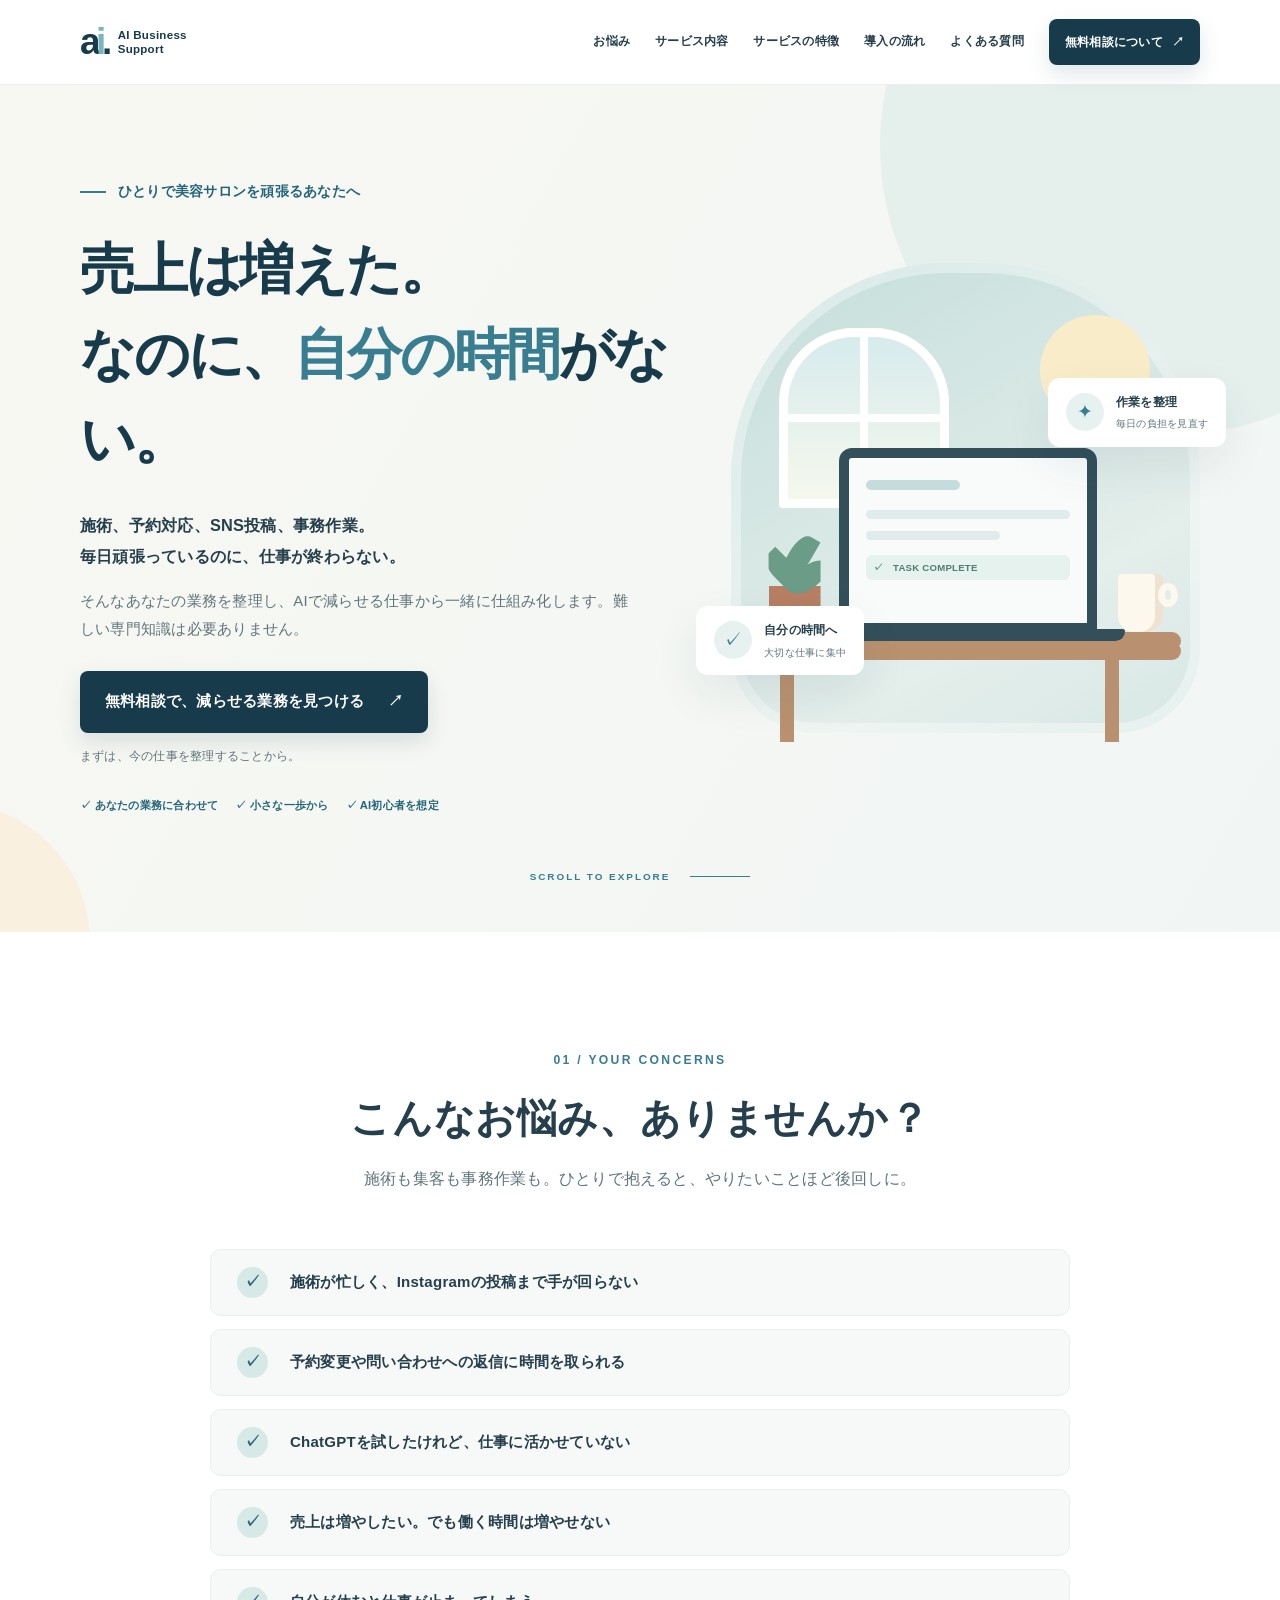
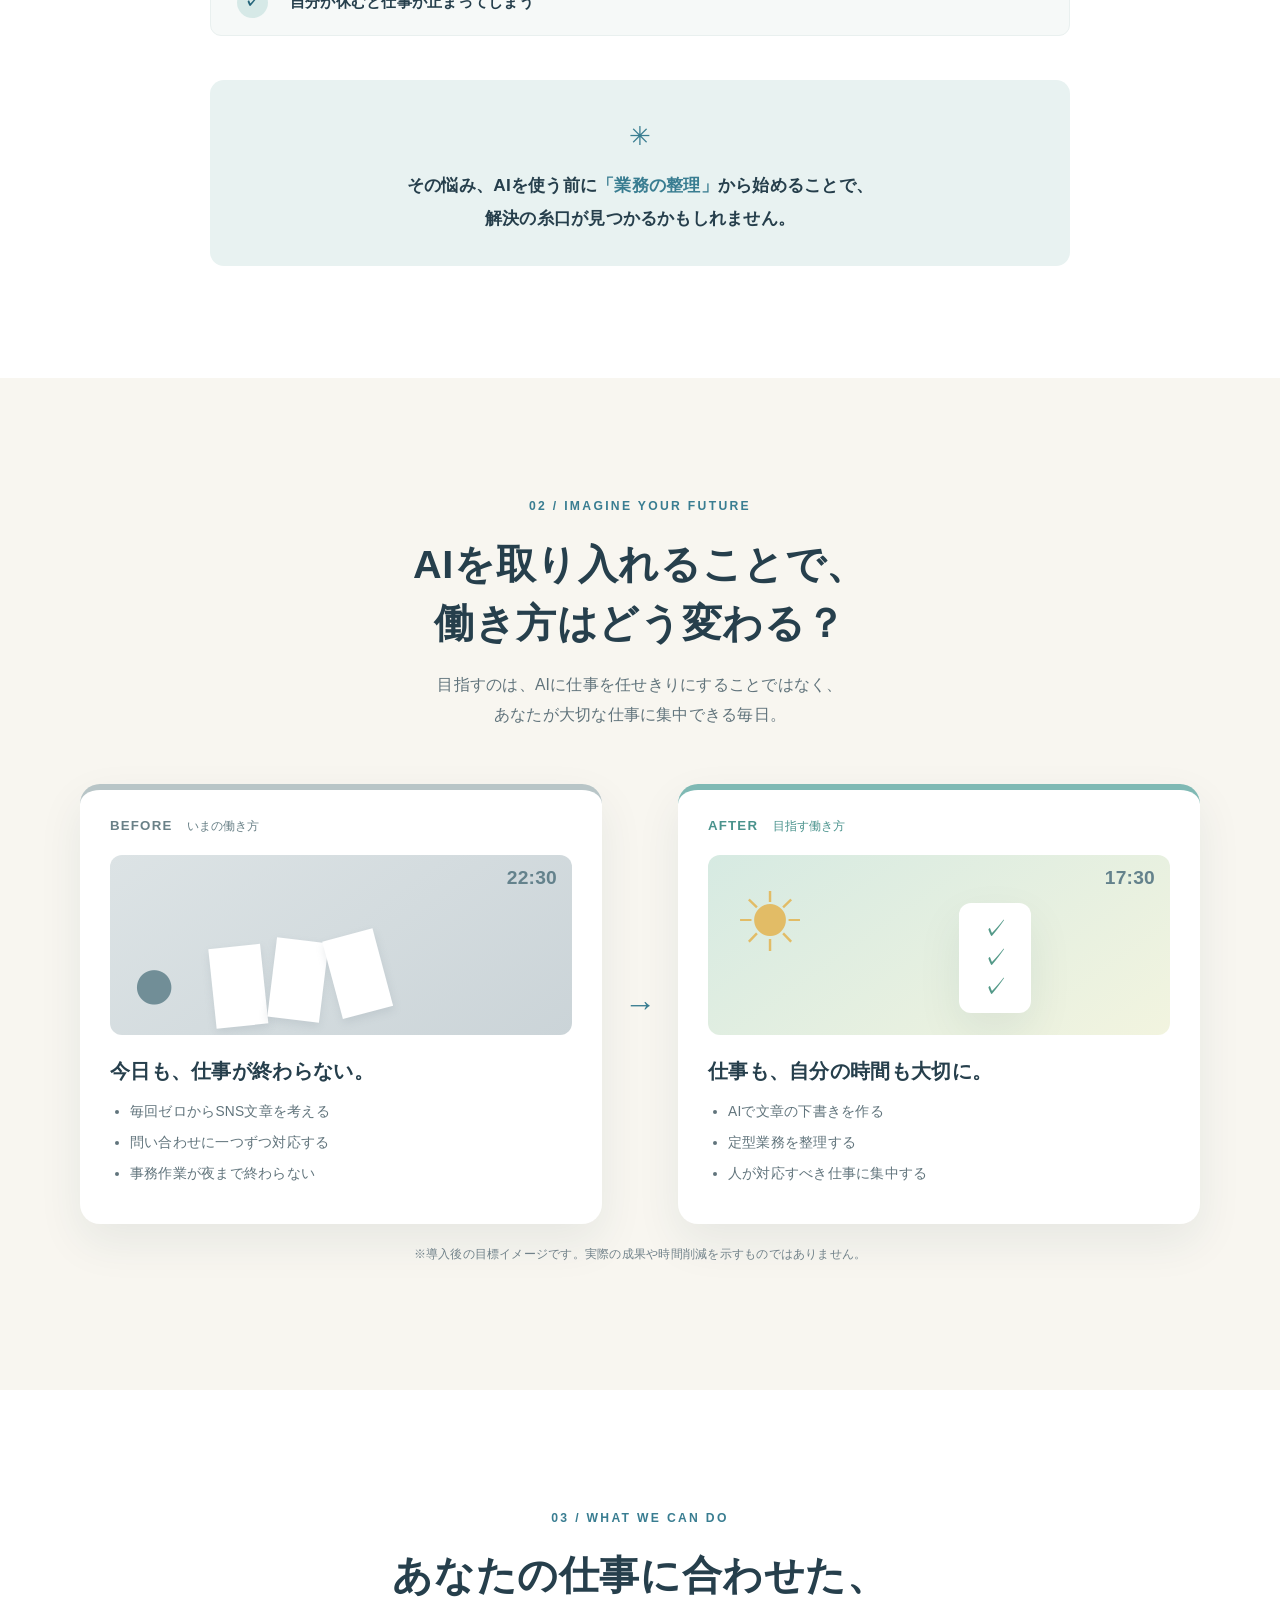
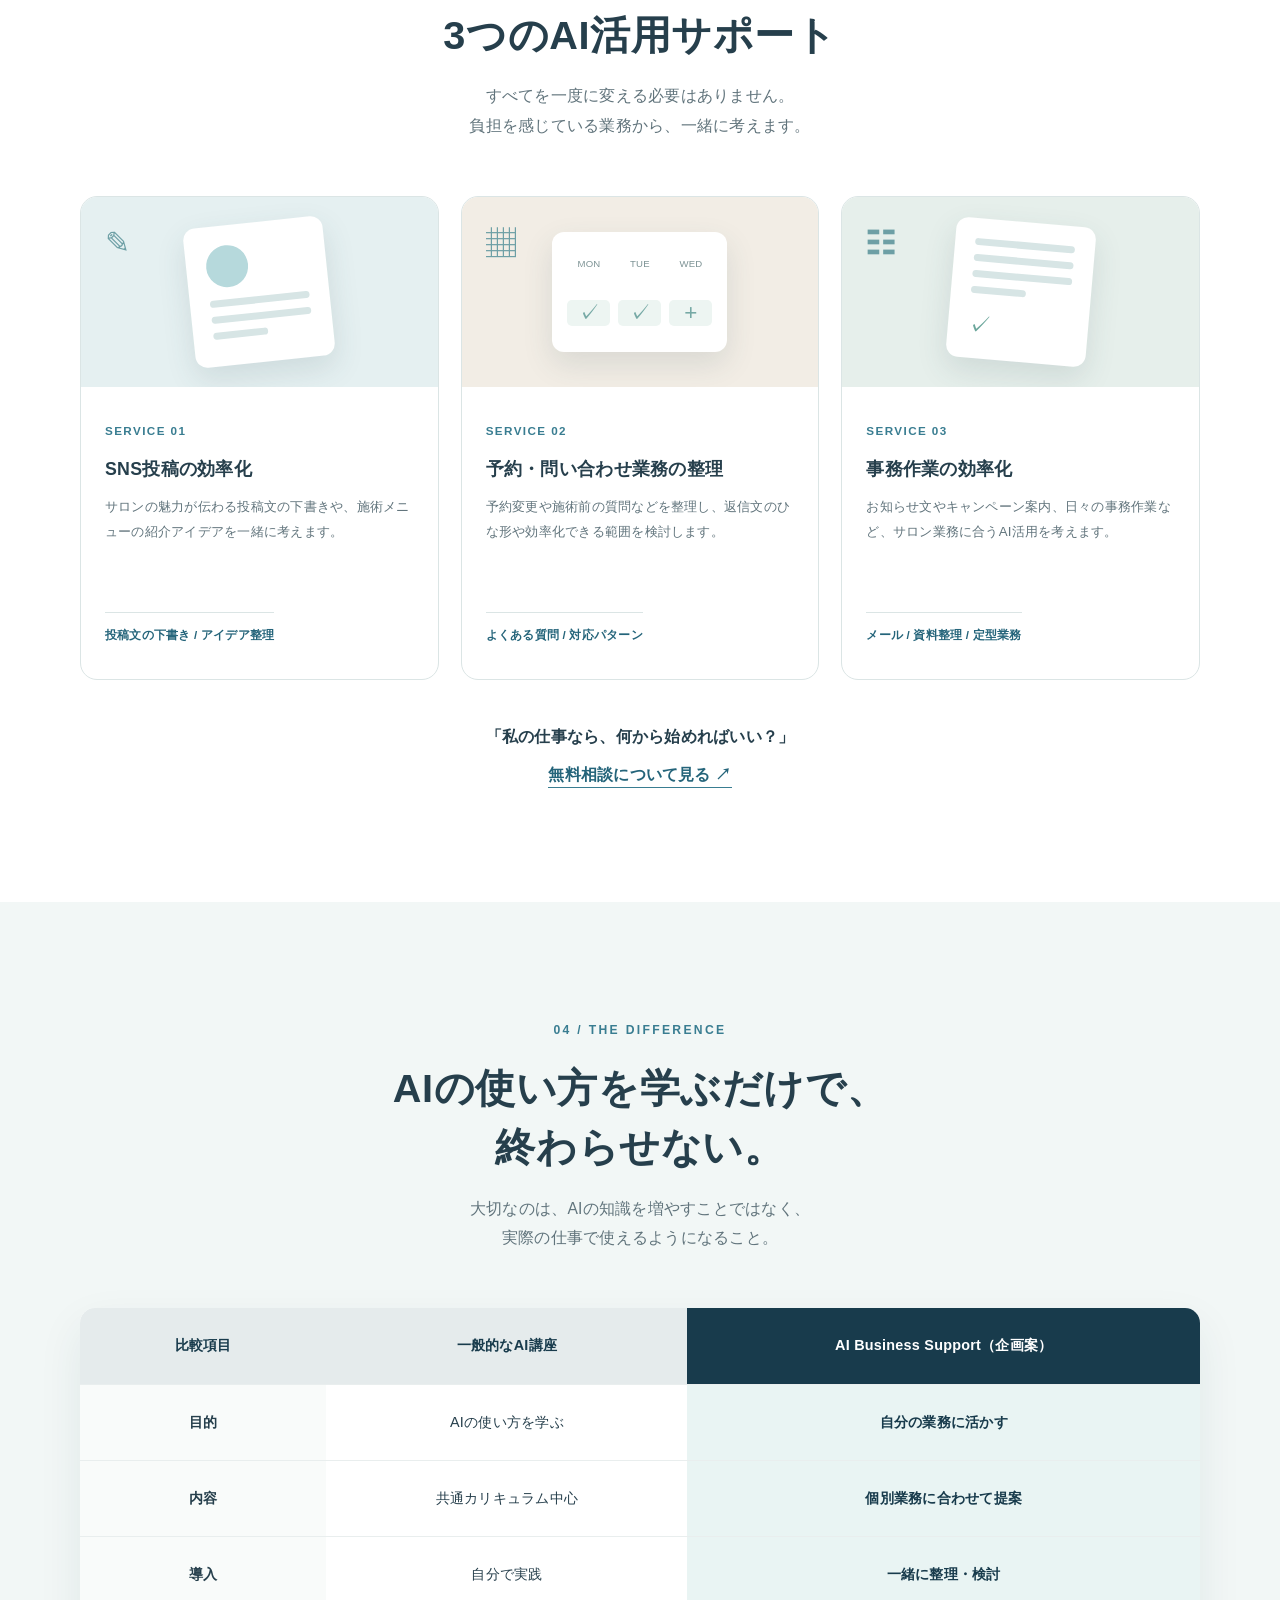
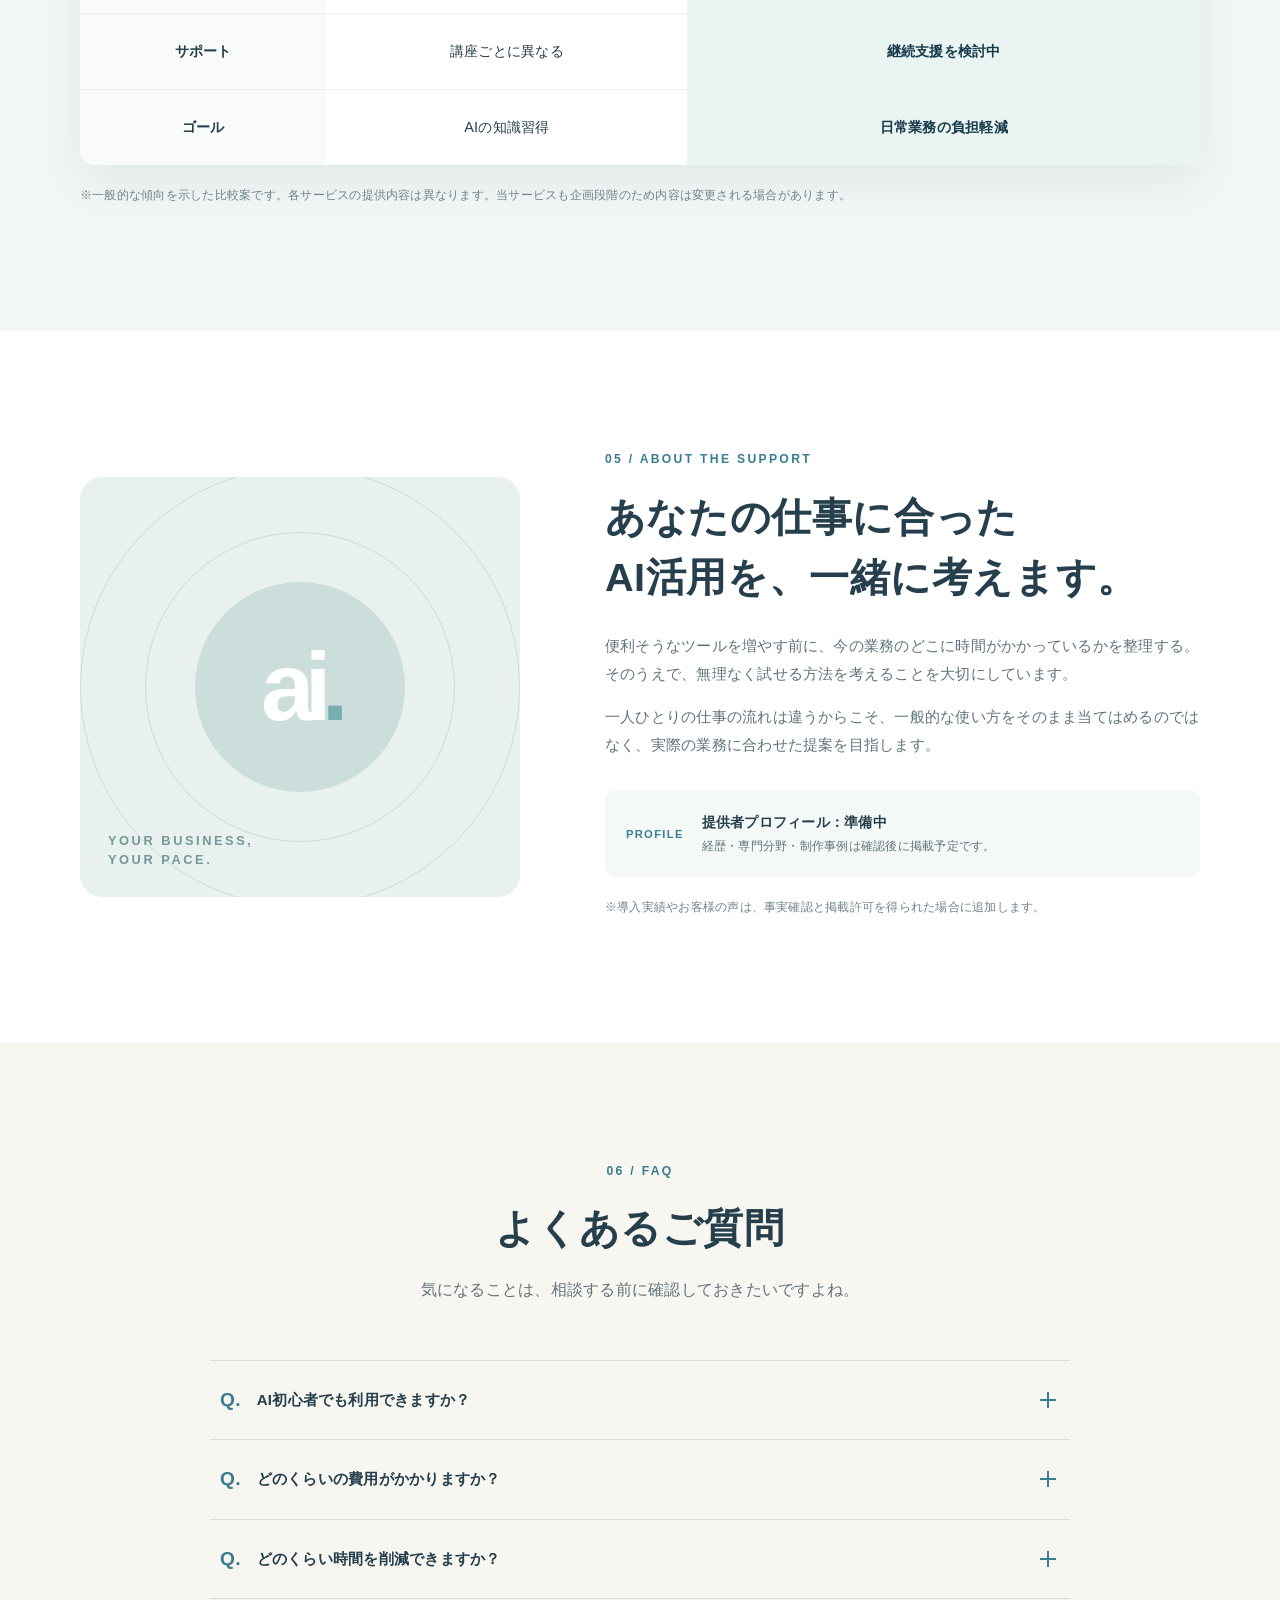
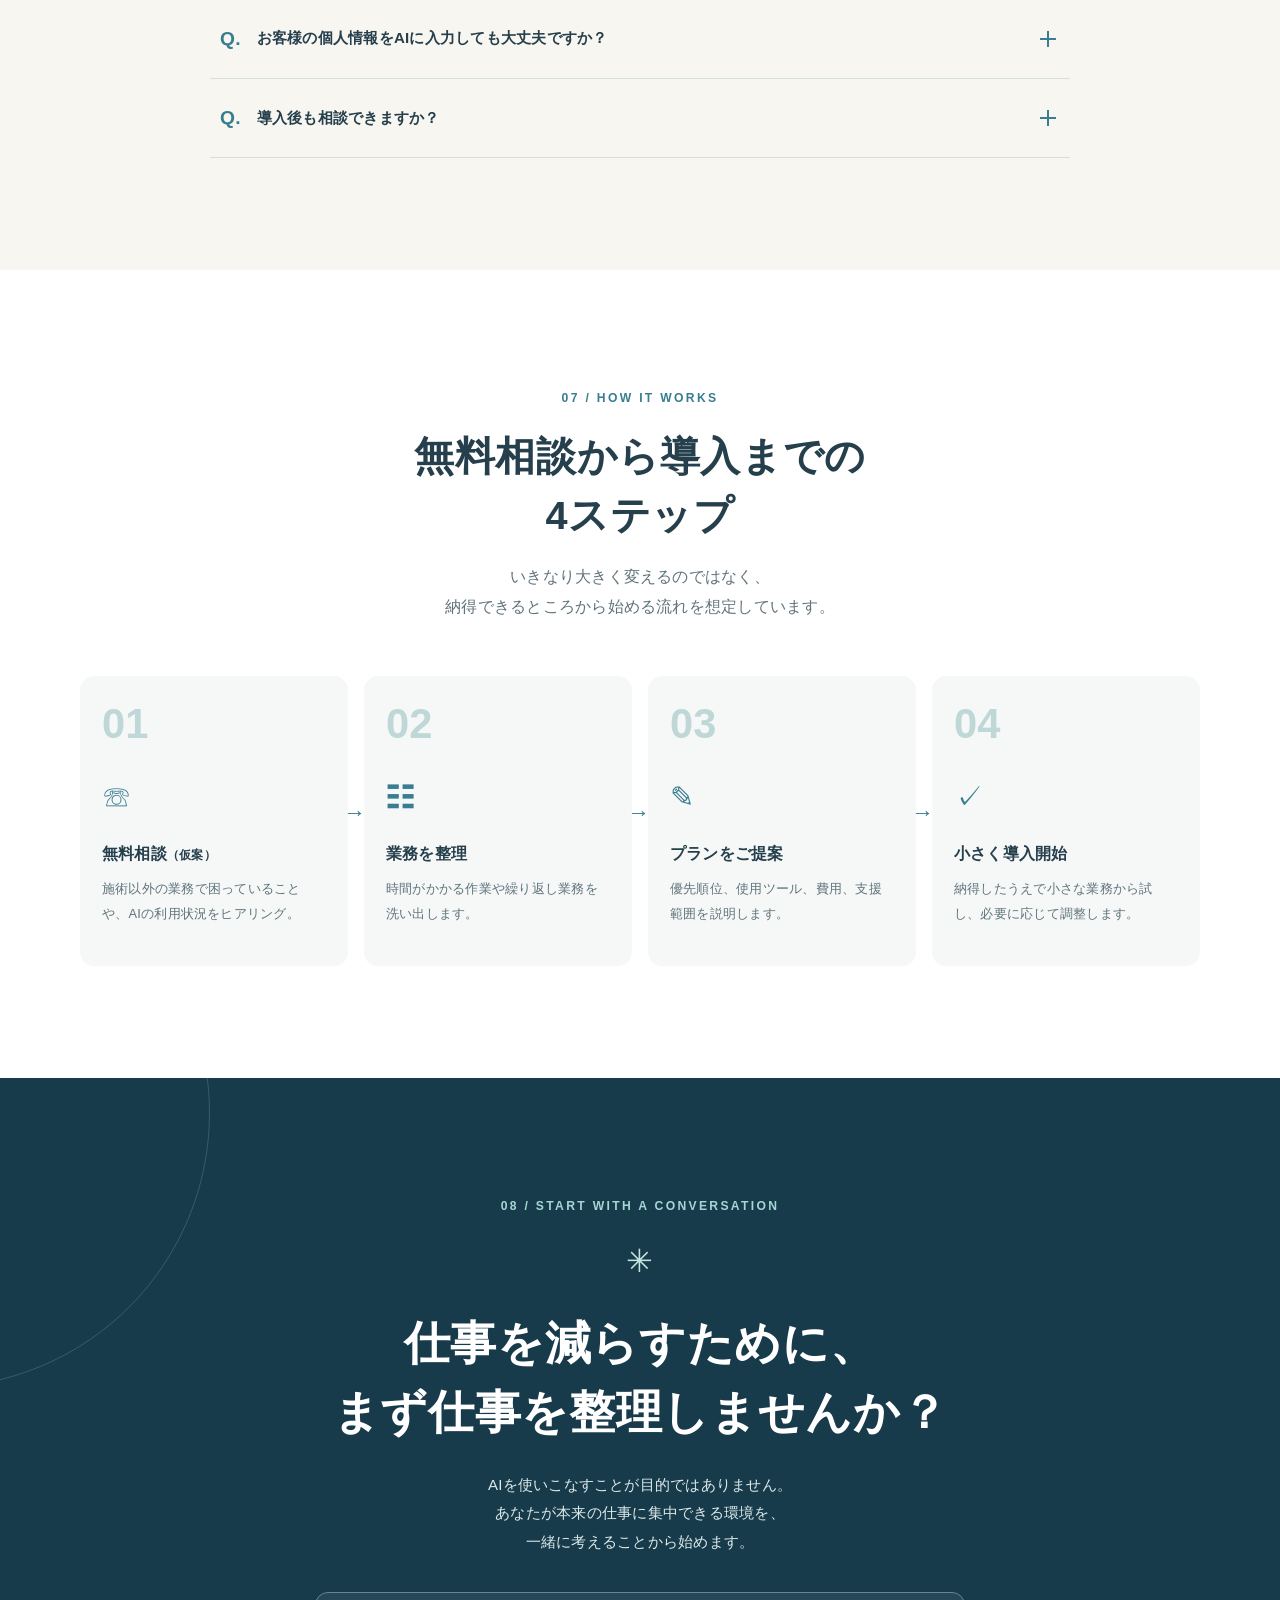
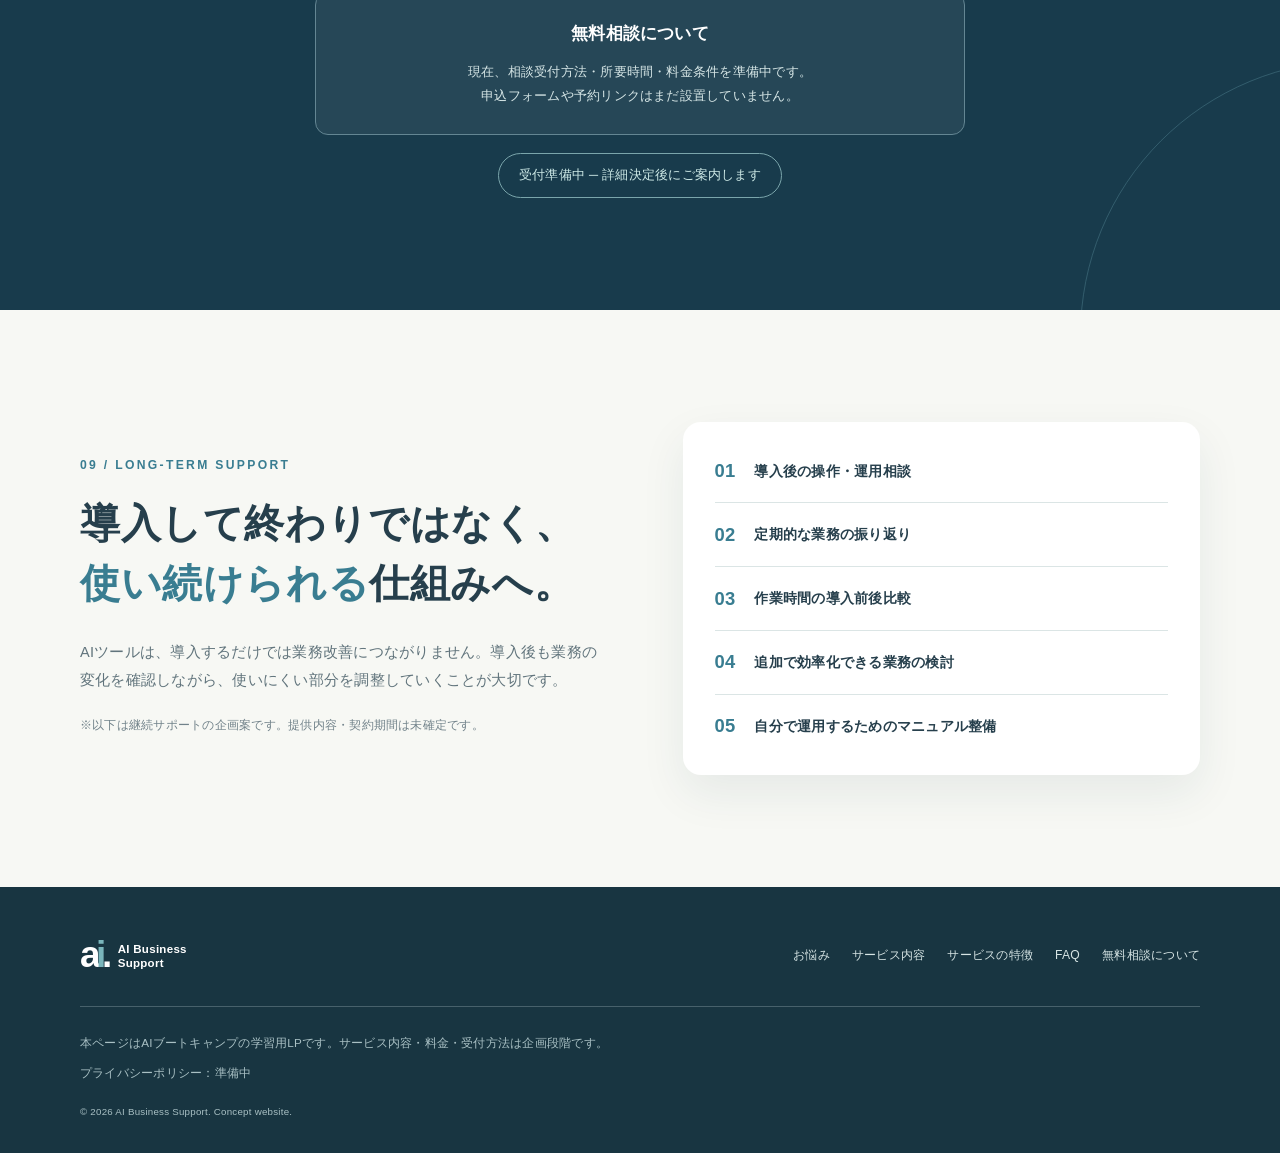
==== commit 9dbf988d: "Revise content for beauty salon focus Updated the description and hero section to focus on beauty sa" ====
--- a/index.html
+++ b/index.html
@@ -3,7 +3,7 @@
 <head>
   <meta charset="UTF-8">
   <meta name="viewport" content="width=device-width, initial-scale=1">
-  <meta name="description" content="ひとりで事業を頑張るあなたへ。SNS投稿、問い合わせ、事務作業など、AIで減らせる仕事を一緒に整理するAI活用サポート。">
+  <meta name="description" content="ひとりで美容サロンを運営するあなたへ。SNS投稿、予約・問い合わせ対応、事務作業を整理するAI活用サポート。">
   <title>AI Business Support | 自分の時間を取り戻すAI活用</title>
   <link rel="stylesheet" href="css/style.css">
   <script src="js/main.js" defer></script>
@@ -24,9 +24,9 @@
       <div class="hero-deco hero-deco-one"></div><div class="hero-deco hero-deco-two"></div>
       <div class="container hero-grid">
         <div class="hero-content">
-          <p class="eyebrow"><span class="eyebrow-line"></span>ひとりで事業を頑張るあなたへ</p>
+          <p class="eyebrow"><span class="eyebrow-line"></span>ひとりで美容サロンを頑張るあなたへ</p>
           <h1 id="hero-title">売上は増えた。<br>なのに、<em>自分の時間</em>がない。</h1>
-          <p class="hero-lead">顧客対応、予約管理、SNS投稿、事務作業。<br>毎日頑張っているのに、仕事が終わらない。</p>
+          <p class="hero-lead">施術、予約対応、SNS投稿、事務作業。<br>毎日頑張っているのに、仕事が終わらない。</p>
           <p class="hero-description">そんなあなたの業務を整理し、AIで減らせる仕事から一緒に仕組み化します。難しい専門知識は必要ありません。</p>
           <div class="hero-actions"><a href="#consultation" class="btn btn-primary">無料相談で、減らせる業務を見つける <span aria-hidden="true">↗</span></a><span class="hero-note">まずは、今の仕事を整理することから。</span></div>
           <div class="hero-points"><span>✓ あなたの業務に合わせて</span><span>✓ 小さな一歩から</span><span>✓ AI初心者を想定</span></div>
@@ -44,10 +44,10 @@
 
     <section class="section problems-section" id="problems" aria-labelledby="problems-title">
       <div class="container narrow">
-        <div class="section-heading center"><span class="section-kicker">01 / YOUR CONCERNS</span><h2 id="problems-title">こんなお悩み、<br class="mobile-only">ありませんか？</h2><p>ひとりで全部抱えていると、やりたいことほど後回しになってしまう。</p></div>
+        <div class="section-heading center"><span class="section-kicker">01 / YOUR CONCERNS</span><h2 id="problems-title">こんなお悩み、<br class="mobile-only">ありませんか？</h2><p>施術も集客も事務作業も。ひとりで抱えると、やりたいことほど後回しに。</p></div>
         <div class="problem-list">
-          <div class="problem-item"><span class="check-icon">✓</span><p>SNSを更新したいのに、日々の仕事で手が回らない</p></div>
-          <div class="problem-item"><span class="check-icon">✓</span><p>予約や問い合わせへの対応に時間を取られる</p></div>
+          <div class="problem-item"><span class="check-icon">✓</span><p>施術が忙しく、Instagramの投稿まで手が回らない</p></div>
+          <div class="problem-item"><span class="check-icon">✓</span><p>予約変更や問い合わせへの返信に時間を取られる</p></div>
           <div class="problem-item"><span class="check-icon">✓</span><p>ChatGPTを試したけれど、仕事に活かせていない</p></div>
           <div class="problem-item"><span class="check-icon">✓</span><p>売上は増やしたい。でも働く時間は増やせない</p></div>
           <div class="problem-item"><span class="check-icon">✓</span><p>自分が休むと仕事が止まってしまう</p></div>
@@ -68,9 +68,9 @@
 
     <section class="section services-section" id="services" aria-labelledby="services-title"><div class="container"><div class="section-heading center"><span class="section-kicker">03 / WHAT WE CAN DO</span><h2 id="services-title">あなたの仕事に合わせた、<br>3つのAI活用サポート</h2><p>すべてを一度に変える必要はありません。<br>負担を感じている業務から、一緒に考えます。</p></div>
       <div class="service-grid">
-        <article class="service-card"><div class="service-illustration illustration-sns"><span class="illustration-icon">✎</span><div class="mock-post"><i></i><b></b><b></b><b class="short"></b></div></div><div class="service-body"><span class="service-number">SERVICE 01</span><h3>SNS投稿の効率化</h3><p>ChatGPTを使った投稿文の下書き、アイデア整理、投稿準備の流れを一緒に考えます。</p><span class="service-label">投稿文の下書き / アイデア整理</span></div></article>
-        <article class="service-card"><div class="service-illustration illustration-booking"><span class="illustration-icon">▦</span><div class="mock-calendar"><span>MON</span><span>TUE</span><span>WED</span><i>✓</i><i>✓</i><i>+</i></div></div><div class="service-body"><span class="service-number">SERVICE 02</span><h3>予約・問い合わせ業務の整理</h3><p>よくある質問や対応パターンを整理し、定型文や自動化できる範囲を検討します。</p><span class="service-label">よくある質問 / 対応パターン</span></div></article>
-        <article class="service-card"><div class="service-illustration illustration-office"><span class="illustration-icon">☷</span><div class="mock-doc"><b></b><b></b><b></b><b class="short"></b><span>✓</span></div></div><div class="service-body"><span class="service-number">SERVICE 03</span><h3>事務作業の効率化</h3><p>メール作成、資料整理、繰り返し作業など、業務に合わせたAI活用方法を提案します。</p><span class="service-label">メール / 資料整理 / 定型業務</span></div></article>
+        <article class="service-card"><div class="service-illustration illustration-sns"><span class="illustration-icon">✎</span><div class="mock-post"><i></i><b></b><b></b><b class="short"></b></div></div><div class="service-body"><span class="service-number">SERVICE 01</span><h3>SNS投稿の効率化</h3><p>サロンの魅力が伝わる投稿文の下書きや、施術メニューの紹介アイデアを一緒に考えます。</p><span class="service-label">投稿文の下書き / アイデア整理</span></div></article>
+        <article class="service-card"><div class="service-illustration illustration-booking"><span class="illustration-icon">▦</span><div class="mock-calendar"><span>MON</span><span>TUE</span><span>WED</span><i>✓</i><i>✓</i><i>+</i></div></div><div class="service-body"><span class="service-number">SERVICE 02</span><h3>予約・問い合わせ業務の整理</h3><p>予約変更や施術前の質問などを整理し、返信文のひな形や効率化できる範囲を検討します。</p><span class="service-label">よくある質問 / 対応パターン</span></div></article>
+        <article class="service-card"><div class="service-illustration illustration-office"><span class="illustration-icon">☷</span><div class="mock-doc"><b></b><b></b><b></b><b class="short"></b><span>✓</span></div></div><div class="service-body"><span class="service-number">SERVICE 03</span><h3>事務作業の効率化</h3><p>お知らせ文やキャンペーン案内、日々の事務作業など、サロン業務に合うAI活用を考えます。</p><span class="service-label">メール / 資料整理 / 定型業務</span></div></article>
       </div><div class="section-cta"><p>「私の仕事なら、何から始めればいい？」</p><a class="text-link" href="#consultation">無料相談について見る <span aria-hidden="true">↗</span></a></div>
     </div></section>
 
@@ -84,12 +84,12 @@
       <details class="faq-item"><summary><span class="faq-q">Q.</span><span>AI初心者でも利用できますか？</span><span class="faq-plus" aria-hidden="true"></span></summary><div class="faq-answer"><span class="faq-a">A.</span><p>初心者の方を想定し、現在の業務やITスキルを確認したうえで支援内容を検討します。</p></div></details>
       <details class="faq-item"><summary><span class="faq-q">Q.</span><span>どのくらいの費用がかかりますか？</span><span class="faq-plus" aria-hidden="true"></span></summary><div class="faq-answer"><span class="faq-a">A.</span><p>料金は現在検討中です。契約前に支援範囲と費用を明示する設計とします。</p></div></details>
       <details class="faq-item"><summary><span class="faq-q">Q.</span><span>どのくらい時間を削減できますか？</span><span class="faq-plus" aria-hidden="true"></span></summary><div class="faq-answer"><span class="faq-a">A.</span><p>業務内容によって異なるため、現時点で削減時間は保証できません。導入前後の作業時間を測定する方法を検討します。</p></div></details>
-      <details class="faq-item"><summary><span class="faq-q">Q.</span><span>お客様の個人情報をAIに入力しても大丈夫ですか？</span><span class="faq-plus" aria-hidden="true"></span></summary><div class="faq-answer"><span class="faq-a">A.</span><p>個人情報や機密情報を無断で外部AIに入力しない運用を前提に、使用するツールとデータの取り扱いを確認します。</p></div></details>
+      <details class="faq-item"><summary><span class="faq-q">Q.</span><span>お客様の個人情報をAIに入力しても大丈夫ですか？</span><span class="faq-plus" aria-hidden="true"></span></summary><div class="faq-answer"><span class="faq-a">A.</span><p>お客様の氏名・連絡先・施術履歴などを無断で外部AIに入力しないことを前提に、ツールと情報の扱いを確認します。</p></div></details>
       <details class="faq-item"><summary><span class="faq-q">Q.</span><span>導入後も相談できますか？</span><span class="faq-plus" aria-hidden="true"></span></summary><div class="faq-answer"><span class="faq-a">A.</span><p>継続サポートをサービス案として検討しています。対応範囲・期間・料金は未確定です。</p></div></details>
     </div></div></section>
 
     <section class="section steps-section" id="steps" aria-labelledby="steps-title"><div class="container"><div class="section-heading center"><span class="section-kicker">07 / HOW IT WORKS</span><h2 id="steps-title">無料相談から導入までの<br>4ステップ</h2><p>いきなり大きく変えるのではなく、<br>納得できるところから始める流れを想定しています。</p></div><div class="steps-grid">
-      <article class="step-card"><span class="step-number">01</span><span class="step-icon">☏</span><h3>無料相談<span>（仮案）</span></h3><p>現在の業務、困っていること、AIの利用状況をヒアリング。</p></article>
+      <article class="step-card"><span class="step-number">01</span><span class="step-icon">☏</span><h3>無料相談<span>（仮案）</span></h3><p>施術以外の業務で困っていることや、AIの利用状況をヒアリング。</p></article>
       <article class="step-card"><span class="step-number">02</span><span class="step-icon">☷</span><h3>業務を整理</h3><p>時間がかかる作業や繰り返し業務を洗い出します。</p></article>
       <article class="step-card"><span class="step-number">03</span><span class="step-icon">✎</span><h3>プランをご提案</h3><p>優先順位、使用ツール、費用、支援範囲を説明します。</p></article>
       <article class="step-card"><span class="step-number">04</span><span class="step-icon">✓</span><h3>小さく導入開始</h3><p>納得したうえで小さな業務から試し、必要に応じて調整します。</p></article>
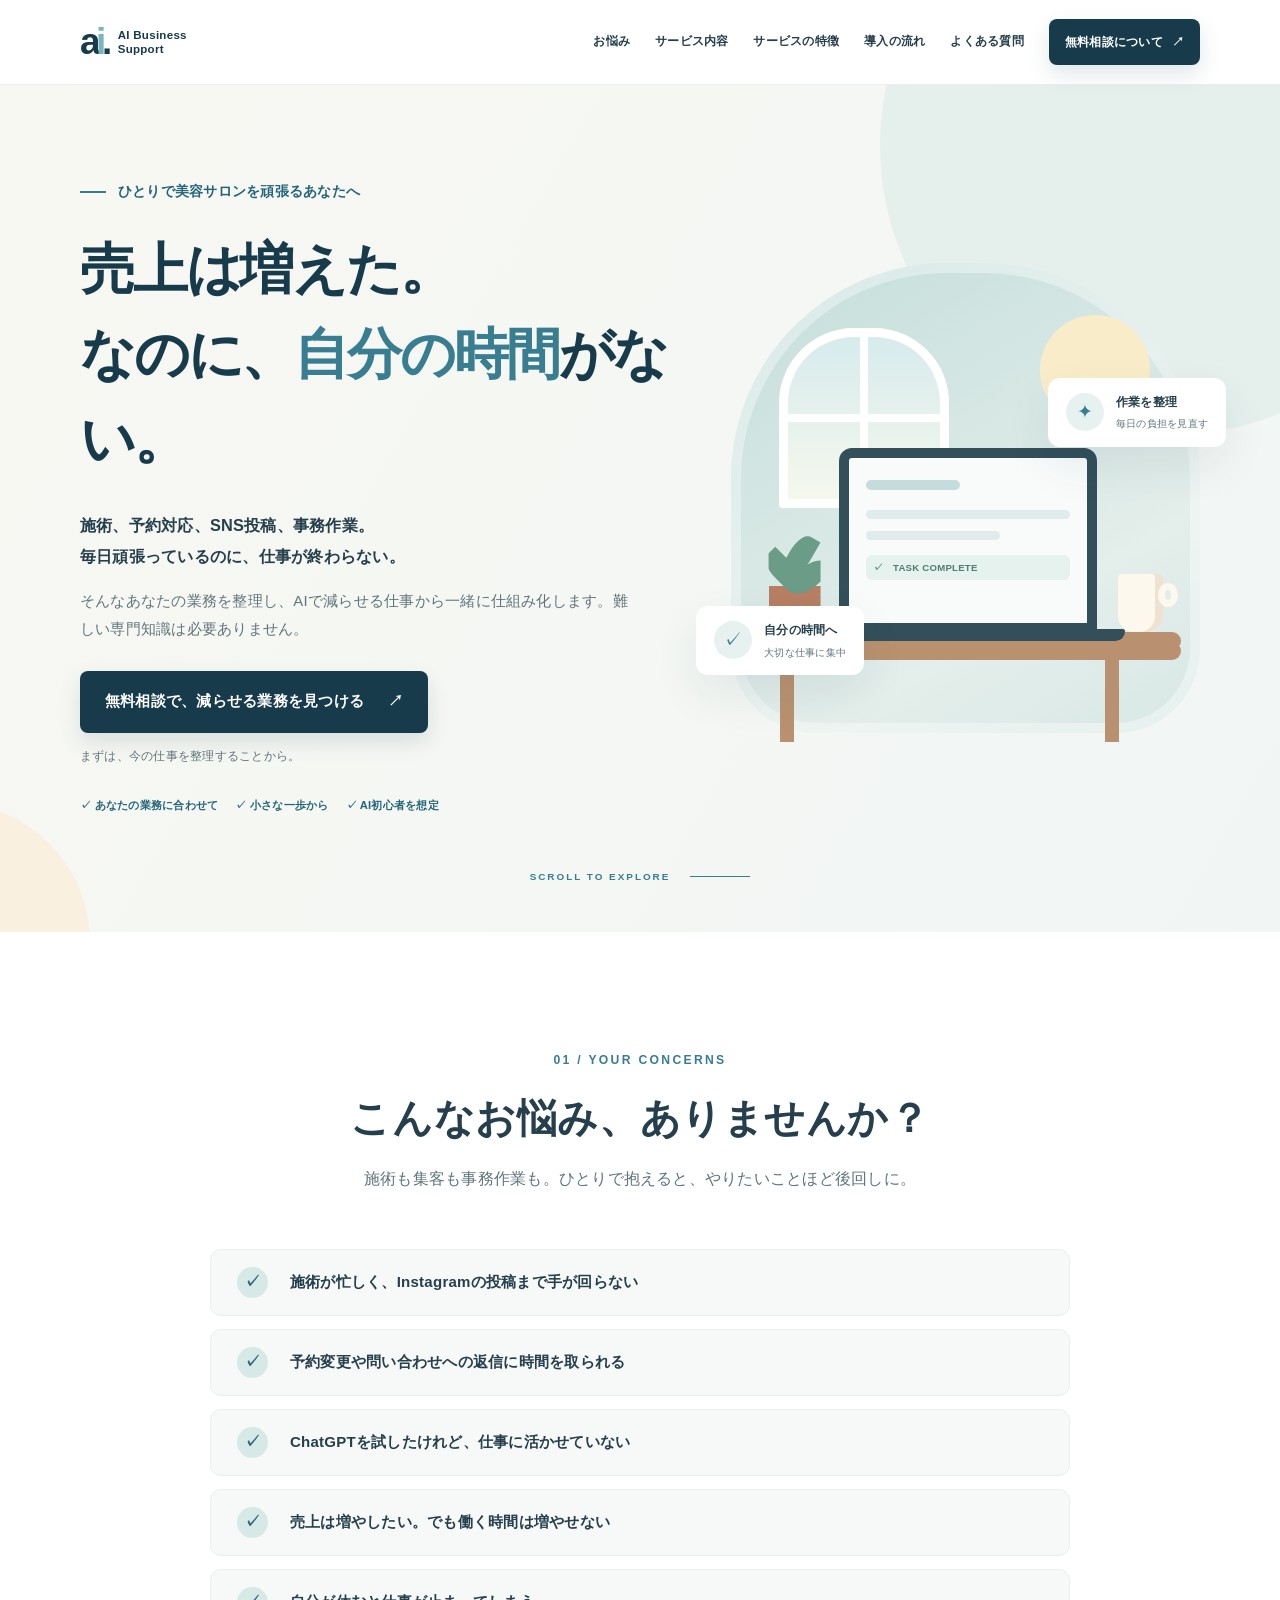
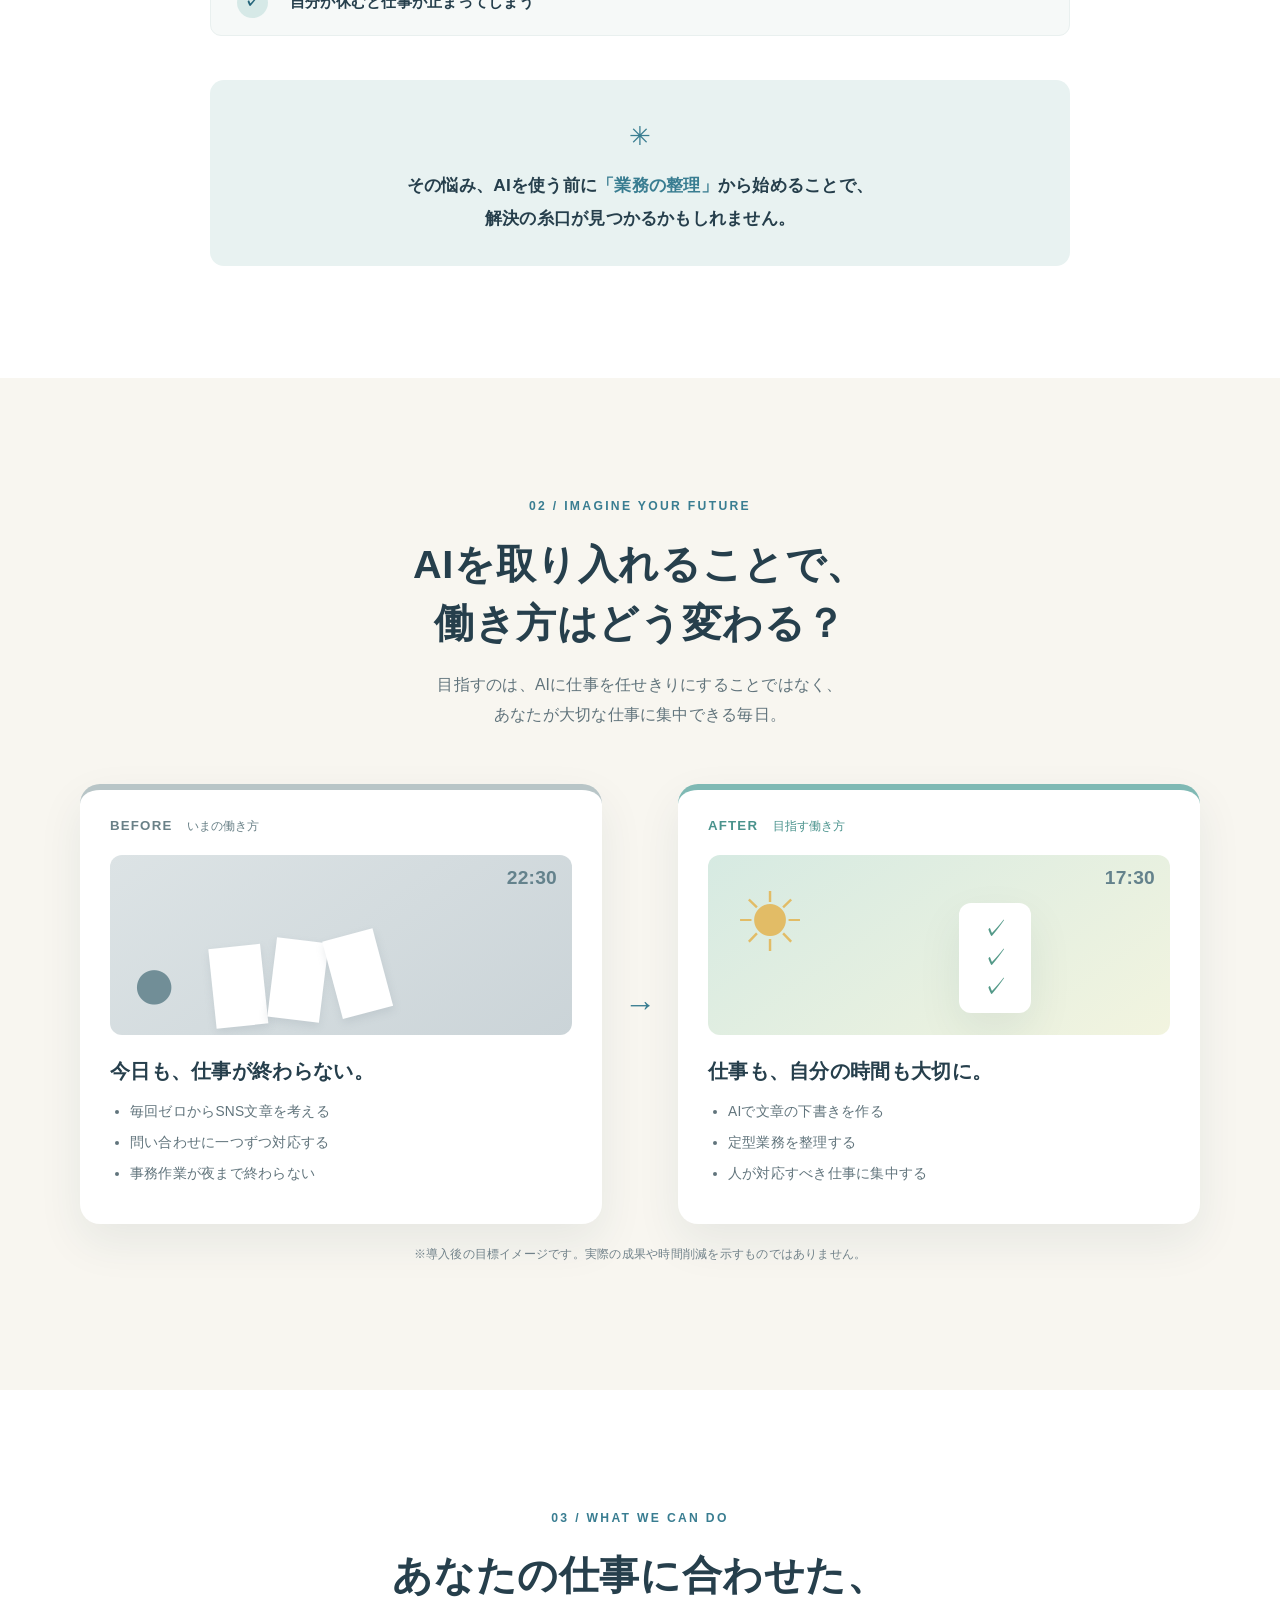
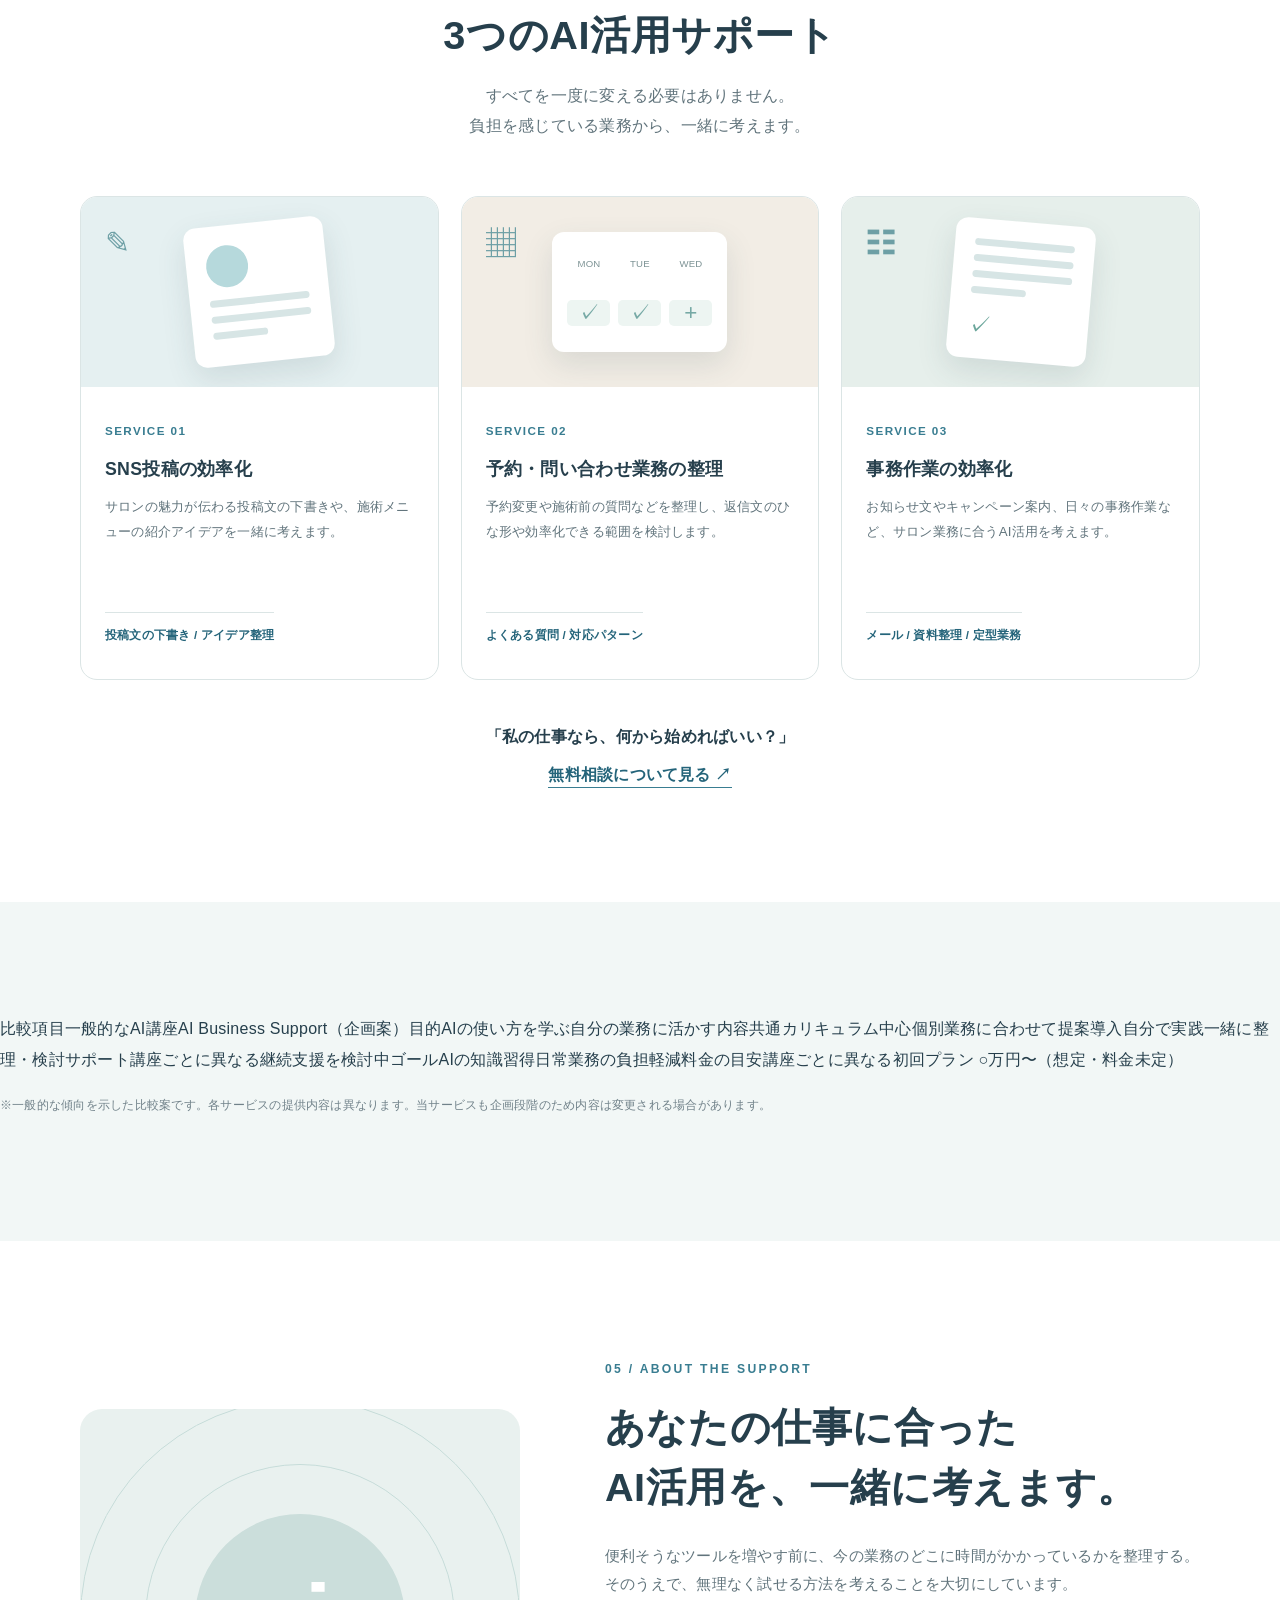
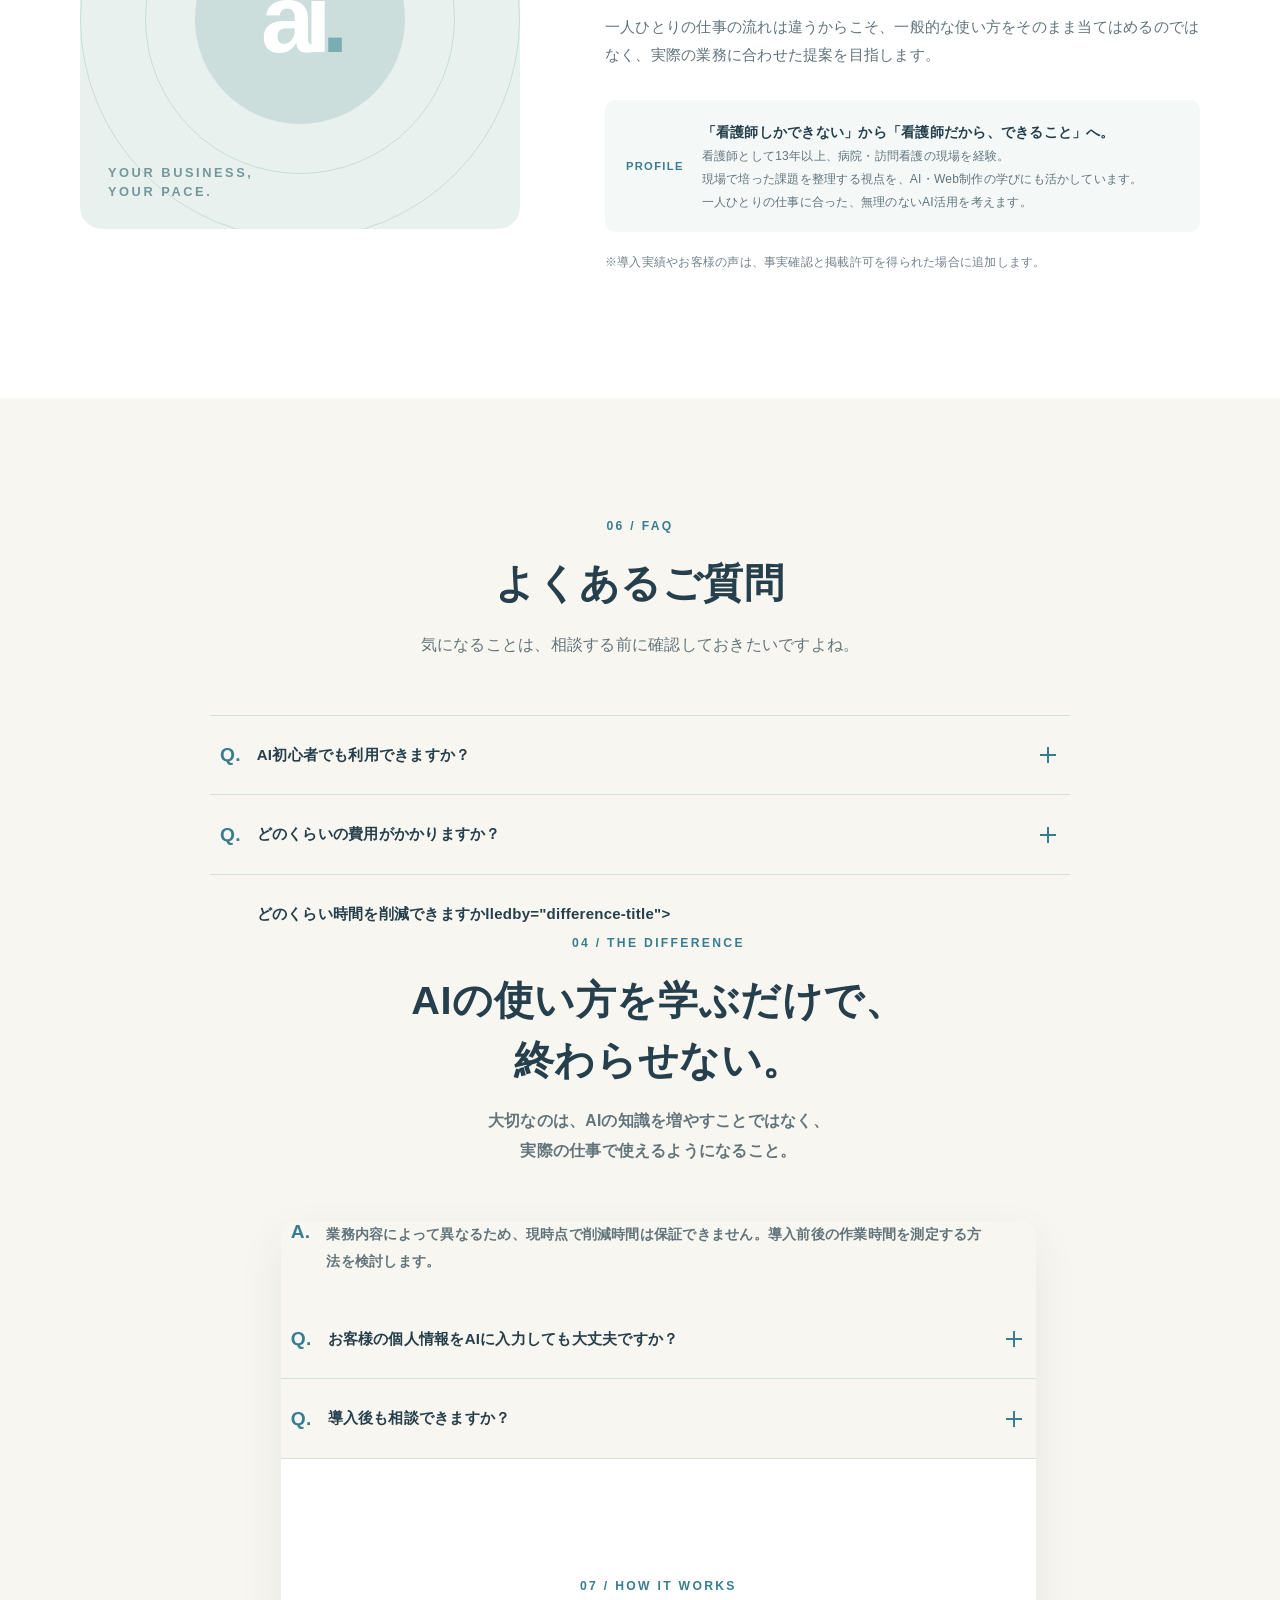
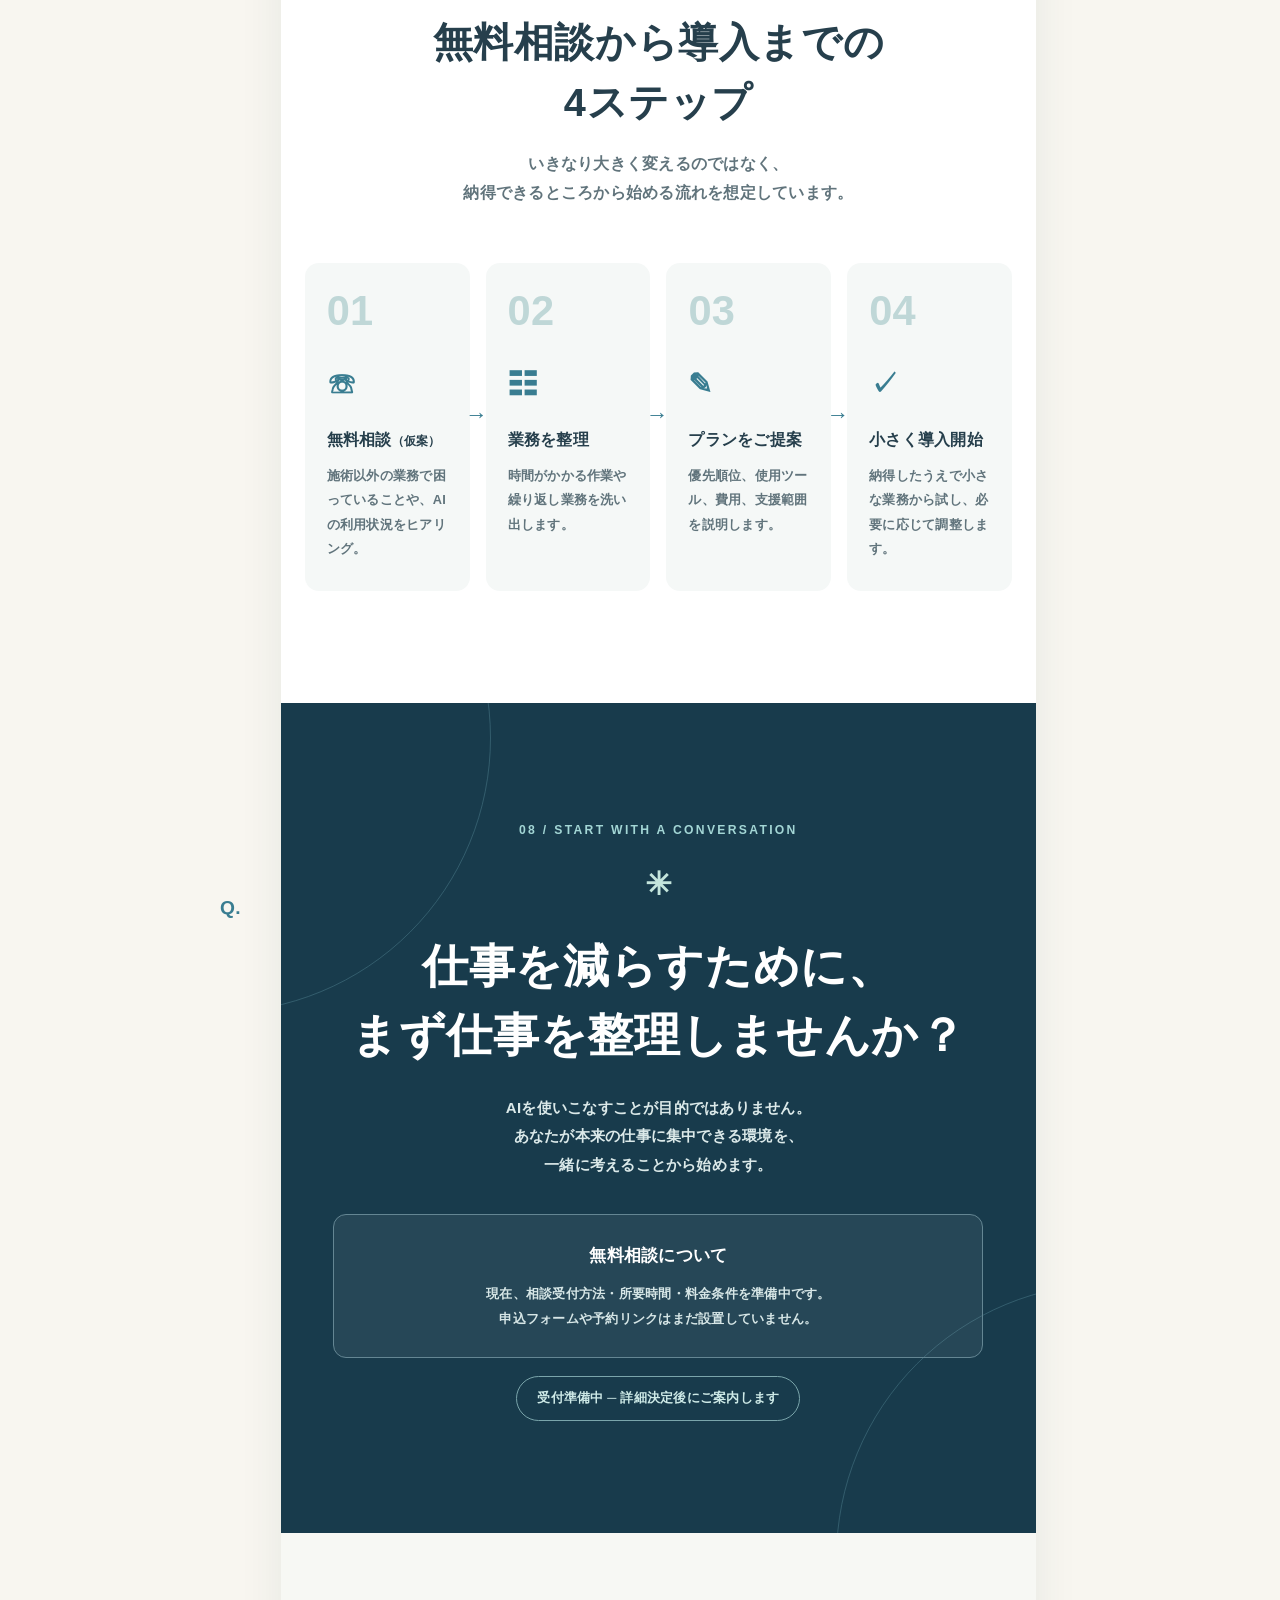
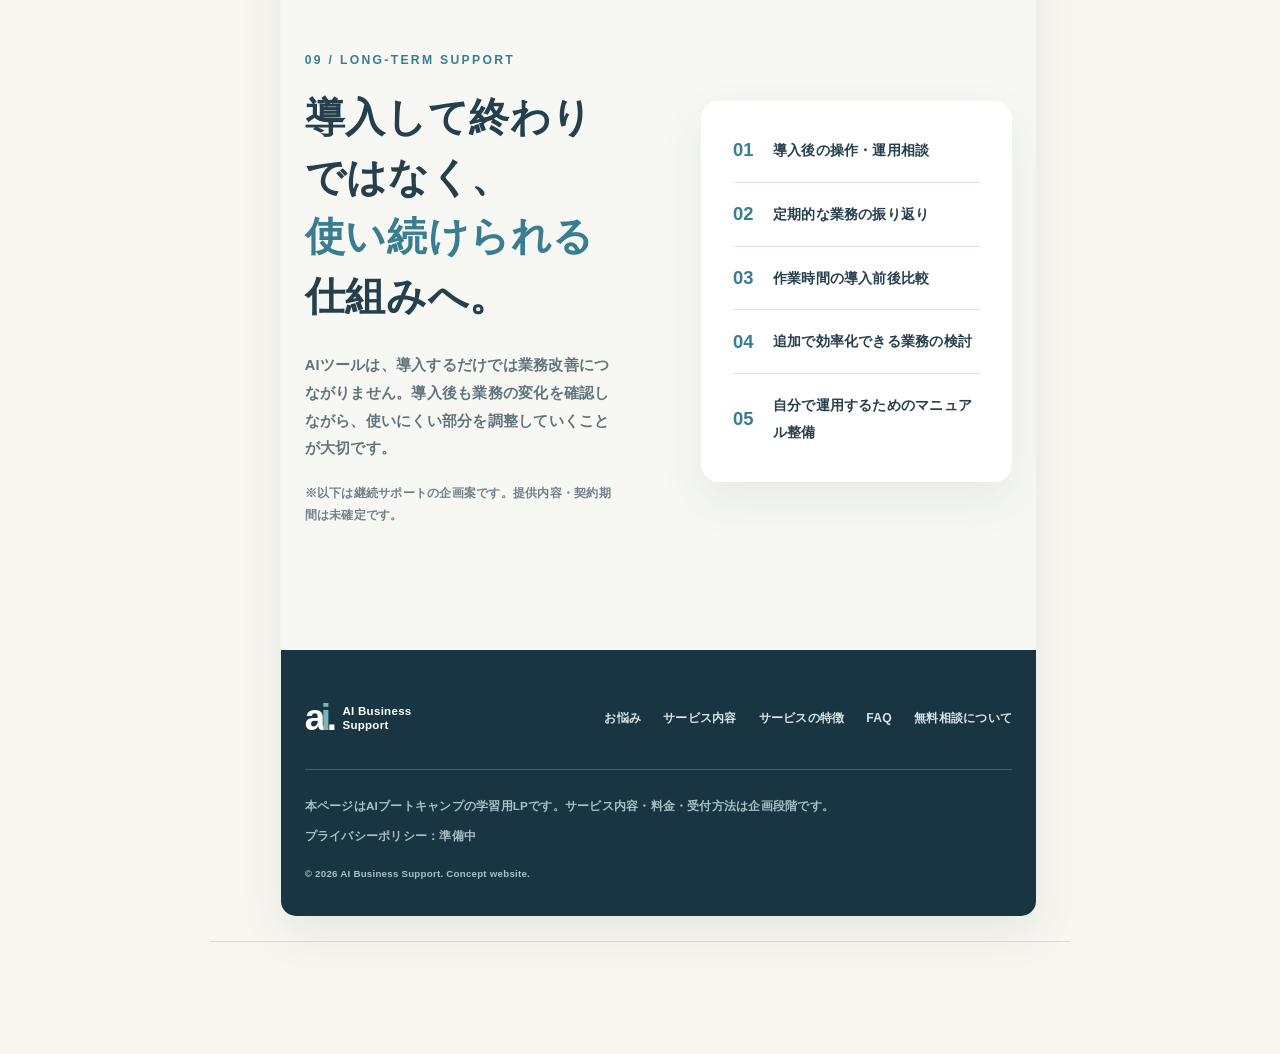
==== commit 0f0e0d6c: "Add pricing and profile to LP" ====
--- a/index.html
+++ b/index.html
@@ -74,16 +74,16 @@
       </div><div class="section-cta"><p>「私の仕事なら、何から始めればいい？」</p><a class="text-link" href="#consultation">無料相談について見る <span aria-hidden="true">↗</span></a></div>
     </div></section>
 
-    <section class="section difference-section" id="difference" aria-labelledby="difference-title"><div class="container"><div class="section-heading center"><span class="section-kicker">04 / THE DIFFERENCE</span><h2 id="difference-title">AIの使い方を学ぶだけで、<br>終わらせない。</h2><p>大切なのは、AIの知識を増やすことではなく、<br class="desktop-only">実際の仕事で使えるようになること。</p></div>
-      <div class="table-scroll" role="region" aria-label="サービス比較表" tabindex="0"><table class="comparison-table"><thead><tr><th scope="col">比較項目</th><th scope="col">一般的なAI講座</th><th scope="col" class="highlight-col">AI Business Support（企画案）</th></tr></thead><tbody><tr><th scope="row">目的</th><td>AIの使い方を学ぶ</td><td class="highlight-col">自分の業務に活かす</td></tr><tr><th scope="row">内容</th><td>共通カリキュラム中心</td><td class="highlight-col">個別業務に合わせて提案</td></tr><tr><th scope="row">導入</th><td>自分で実践</td><td class="highlight-col">一緒に整理・検討</td></tr><tr><th scope="row">サポート</th><td>講座ごとに異なる</td><td class="highlight-col">継続支援を検討中</td></tr><tr><th scope="row">ゴール</th><td>AIの知識習得</td><td class="highlight-col">日常業務の負担軽減</td></tr></tbody></table></div><p class="disclaimer">※一般的な傾向を示した比較案です。各サービスの提供内容は異なります。当サービスも企画段階のため内容は変更される場合があります。</p>
+    <section class="section difference-section" id="difference" aria-labecomparison-table"><thead><tr><th scope="col">比較項目</th><th scope="col">一般的なAI講座</th><th scope="col" class="highlight-col">AI Business Support（企画案）</th></tr></thead><tbody><tr><th scope="row">目的</th><td>AIの使い方を学ぶ</td><td class="highlight-col">自分の業務に活かす</td></tr><tr><th scope="row">内容</th><td>共通カリキュラム中心</td><td class="highlight-col">個別業務に合わせて提案</td></tr><tr><th scope="row">導入</th><td>自分で実践</td><td class="highlight-col">一緒に整理・検討</td></tr><tr><th scope="row">サポート</th><td>講座ごとに異なる</td><td class="highlight-col">継続支援を検討中</td></tr><tr><th scope="row">ゴール</th><td>AIの知識習得</td><td class="highlight-col">日常業務の負担軽減</td></tr><tr><th scope="row">料金の目安</th><td>講座ごとに異なる</td><td class="highlight-col">初回プラン ○万円〜（想定・料金未定）</td></tr></tbody></table></div><p class="disclaimer">※一般的な傾向を示した比較案です。各サービスの提供内容は異なります。当サービスも企画段階のため内容は変更される場合があります。</p>
     </div></section>
 
-    <section class="section profile-section" id="profile" aria-labelledby="profile-title"><div class="container profile-grid"><div class="profile-art"><div class="profile-circle"><span class="profile-symbol">ai<span>.</span></span></div><div class="profile-art-label">YOUR BUSINESS,<br>YOUR PACE.</div></div><div class="profile-content"><span class="section-kicker">05 / ABOUT THE SUPPORT</span><h2 id="profile-title">あなたの仕事に合った<br>AI活用を、一緒に考えます。</h2><p>便利そうなツールを増やす前に、今の業務のどこに時間がかかっているかを整理する。そのうえで、無理なく試せる方法を考えることを大切にしています。</p><p>一人ひとりの仕事の流れは違うからこそ、一般的な使い方をそのまま当てはめるのではなく、実際の業務に合わせた提案を目指します。</p><div class="profile-placeholder"><span>PROFILE</span><div><strong>提供者プロフィール：準備中</strong><small>経歴・専門分野・制作事例は確認後に掲載予定です。</small></div></div><p class="disclaimer">※導入実績やお客様の声は、事実確認と掲載許可を得られた場合に追加します。</p></div></div></section>
+    <section class="section profile-section" id="profile" aria-labelledby="profile-title"><div class="container profile-grid"><div class="profile-art"><div class="profile-circle"><span class="profile-symbol">ai<span>.</span></span></div><div class="profile-art-label">YOUR BUSINESS,<br>YOUR PACE.</div></div><div class="profile-content"><span class="section-kicker">05 / ABOUT THE SUPPORT</span><h2 id="profile-title">あなたの仕事に合った<br>AI活用を、一緒に考えます。</h2><p>便利そうなツールを増やす前に、今の業務のどこに時間がかかっているかを整理する。そのうえで、無理なく試せる方法を考えることを大切にしています。</p><p>一人ひとりの仕事の流れは違うからこそ、一般的な使い方をそのまま当てはめるのではなく、実際の業務に合わせた提案を目指します。</p><div class="profile-placeholder"><span>PROFILE</span><div><strong>「看護師しかできない」から「看護師だから、できること」へ。</strong><small>看護師として13年以上、病院・訪問看護の現場を経験。<br>現場で培った課題を整理する視点を、AI・Web制作の学びにも活かしています。<br>一人ひとりの仕事に合った、無理のないAI活用を考えます。</small></div></div><p class="disclaimer">※導入実績やお客様の声は、事実確認と掲載許可を得られた場合に追加します。</p></div></div></section>
 
     <section class="section faq-section" id="faq" aria-labelledby="faq-title"><div class="container narrow"><div class="section-heading center"><span class="section-kicker">06 / FAQ</span><h2 id="faq-title">よくあるご質問</h2><p>気になることは、相談する前に確認しておきたいですよね。</p></div><div class="faq-list">
       <details class="faq-item"><summary><span class="faq-q">Q.</span><span>AI初心者でも利用できますか？</span><span class="faq-plus" aria-hidden="true"></span></summary><div class="faq-answer"><span class="faq-a">A.</span><p>初心者の方を想定し、現在の業務やITスキルを確認したうえで支援内容を検討します。</p></div></details>
       <details class="faq-item"><summary><span class="faq-q">Q.</span><span>どのくらいの費用がかかりますか？</span><span class="faq-plus" aria-hidden="true"></span></summary><div class="faq-answer"><span class="faq-a">A.</span><p>料金は現在検討中です。契約前に支援範囲と費用を明示する設計とします。</p></div></details>
-      <details class="faq-item"><summary><span class="faq-q">Q.</span><span>どのくらい時間を削減できますか？</span><span class="faq-plus" aria-hidden="true"></span></summary><div class="faq-answer"><span class="faq-a">A.</span><p>業務内容によって異なるため、現時点で削減時間は保証できません。導入前後の作業時間を測定する方法を検討します。</p></div></details>
+      <details class="faq-item"><summary><span class="faq-q">Q.</span><span>どのくらい時間を削減できますかlledby="difference-title"><div class="container"><div class="section-heading center"><span class="section-kicker">04 / THE DIFFERENCE</span><h2 id="difference-title">AIの使い方を学ぶだけで、<br>終わらせない。</h2><p>大切なのは、AIの知識を増やすことではなく、<br class="desktop-only">実際の仕事で使えるようになること。</p></div>
+      <div class="table-scroll" role="region" aria-label="サービス比較表" tabindex="0"><table class="？</span><span class="faq-plus" aria-hidden="true"></span></summary><div class="faq-answer"><span class="faq-a">A.</span><p>業務内容によって異なるため、現時点で削減時間は保証できません。導入前後の作業時間を測定する方法を検討します。</p></div></details>
       <details class="faq-item"><summary><span class="faq-q">Q.</span><span>お客様の個人情報をAIに入力しても大丈夫ですか？</span><span class="faq-plus" aria-hidden="true"></span></summary><div class="faq-answer"><span class="faq-a">A.</span><p>お客様の氏名・連絡先・施術履歴などを無断で外部AIに入力しないことを前提に、ツールと情報の扱いを確認します。</p></div></details>
       <details class="faq-item"><summary><span class="faq-q">Q.</span><span>導入後も相談できますか？</span><span class="faq-plus" aria-hidden="true"></span></summary><div class="faq-answer"><span class="faq-a">A.</span><p>継続サポートをサービス案として検討しています。対応範囲・期間・料金は未確定です。</p></div></details>
     </div></div></section>
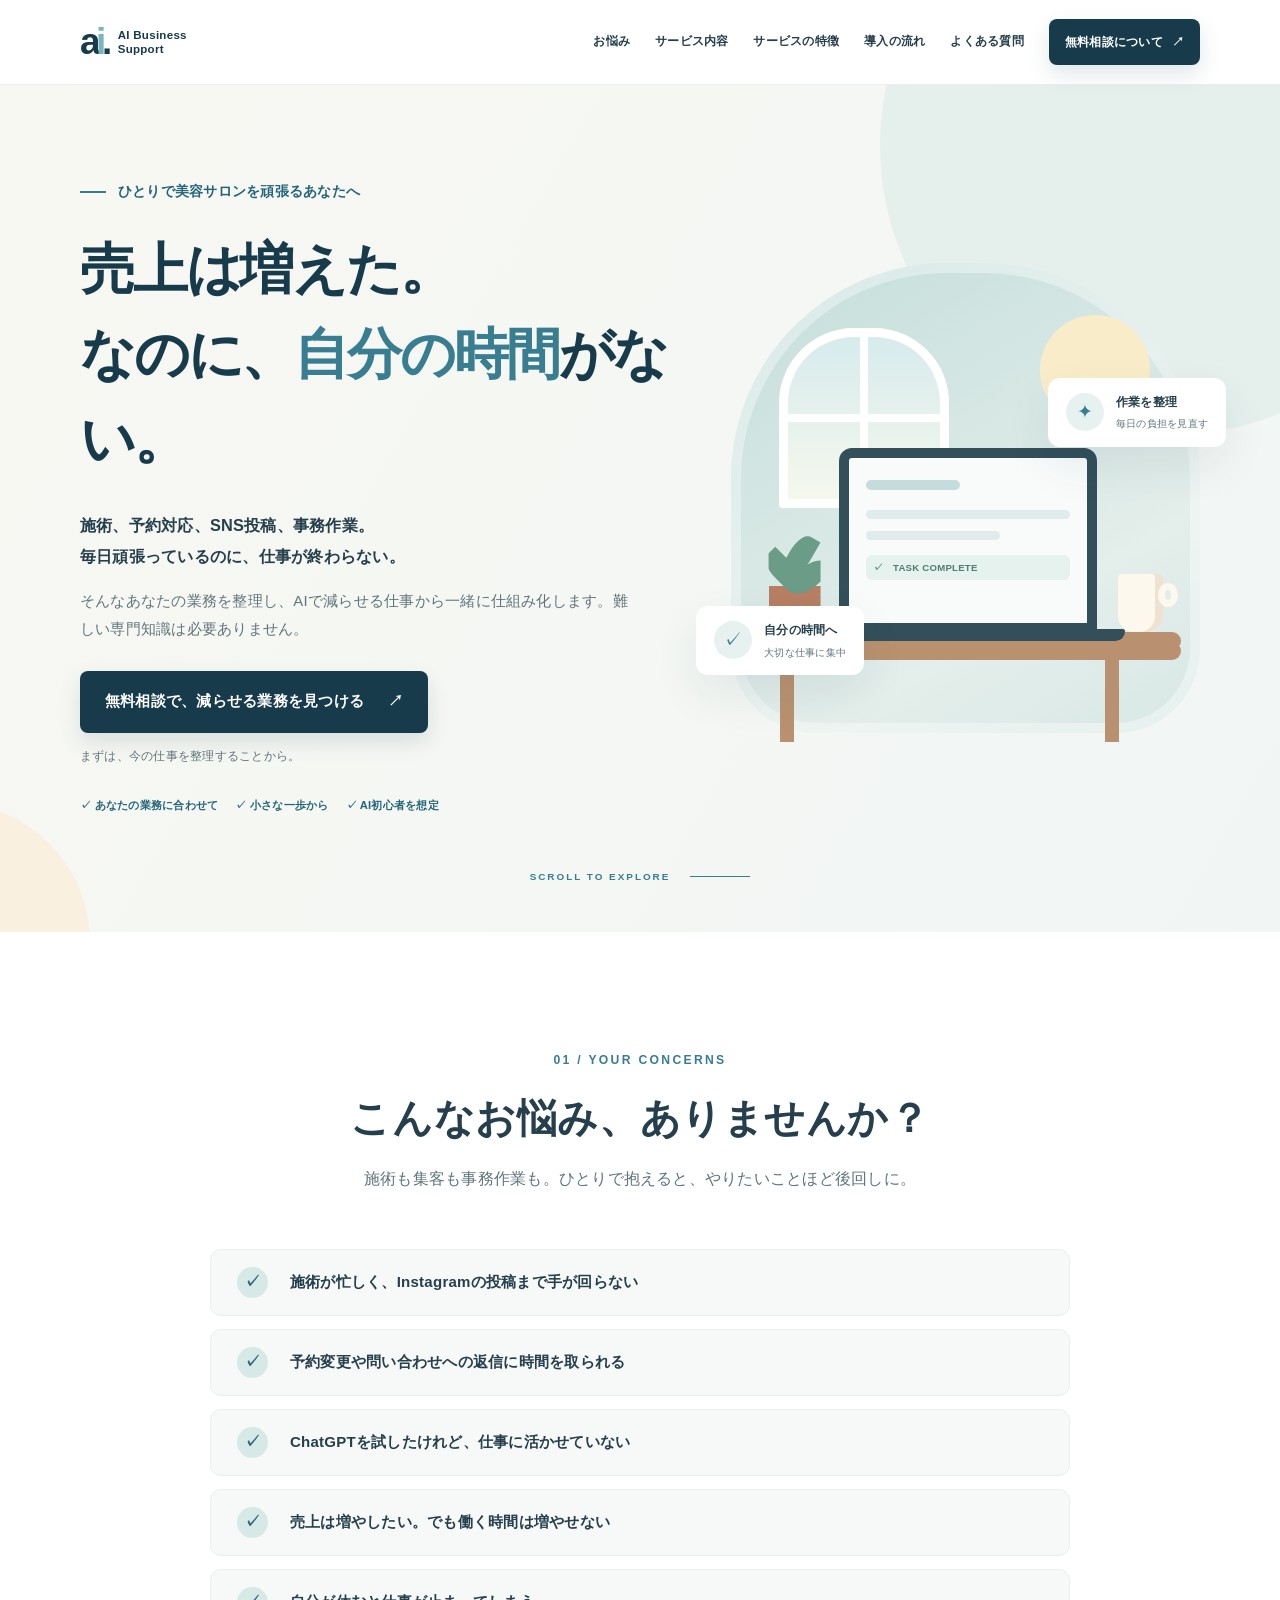
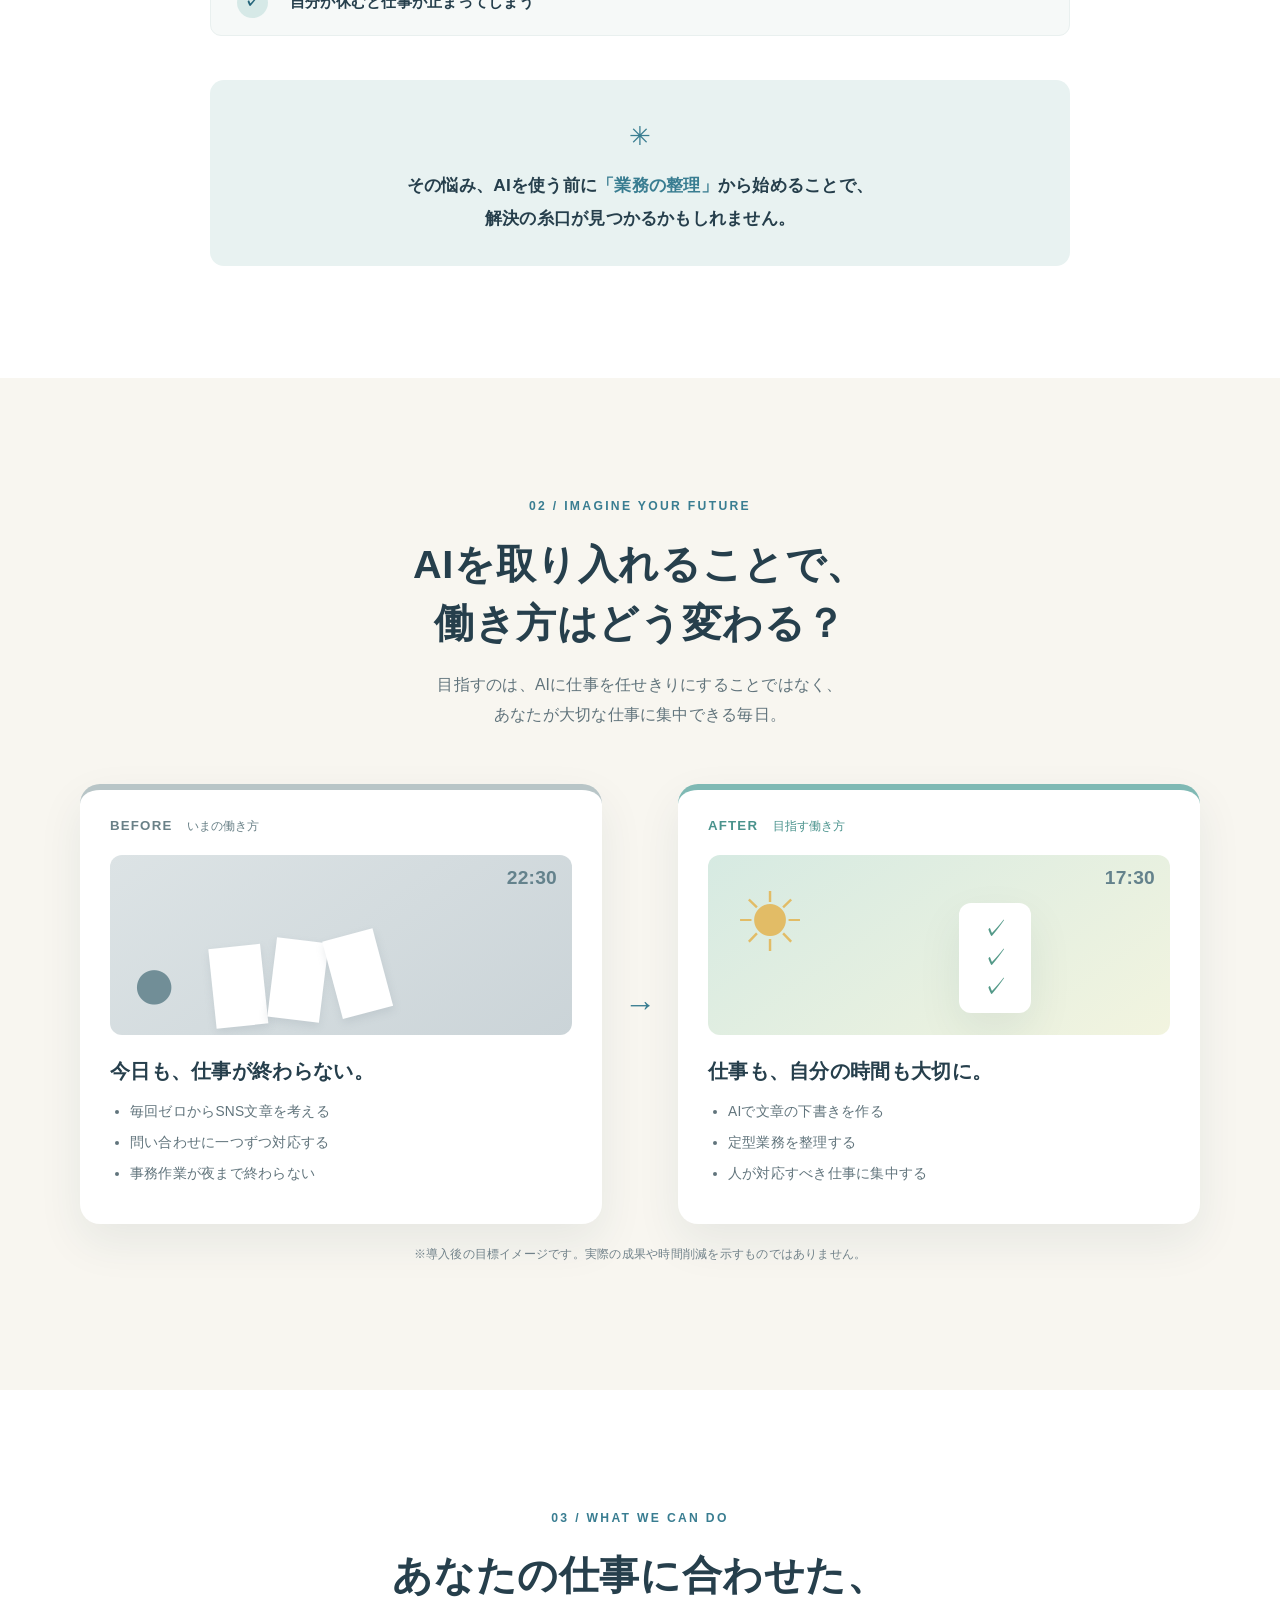
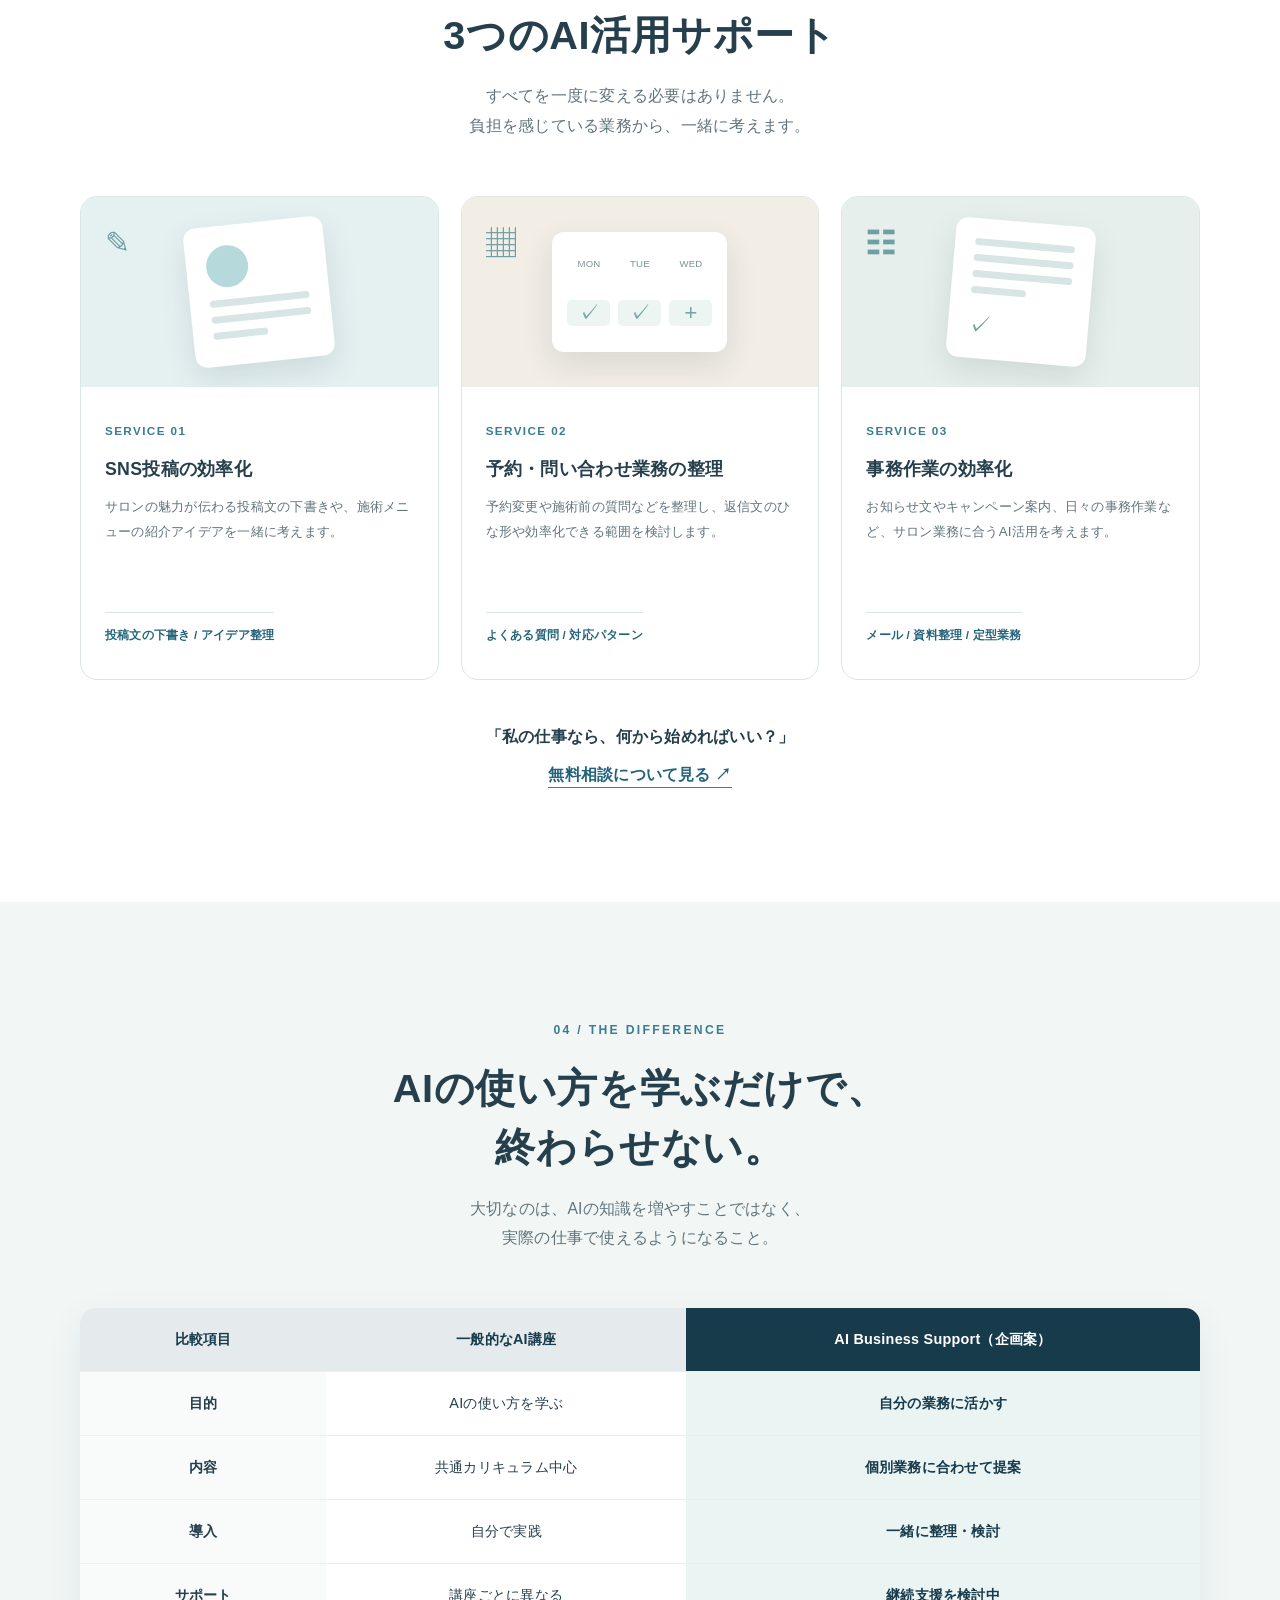
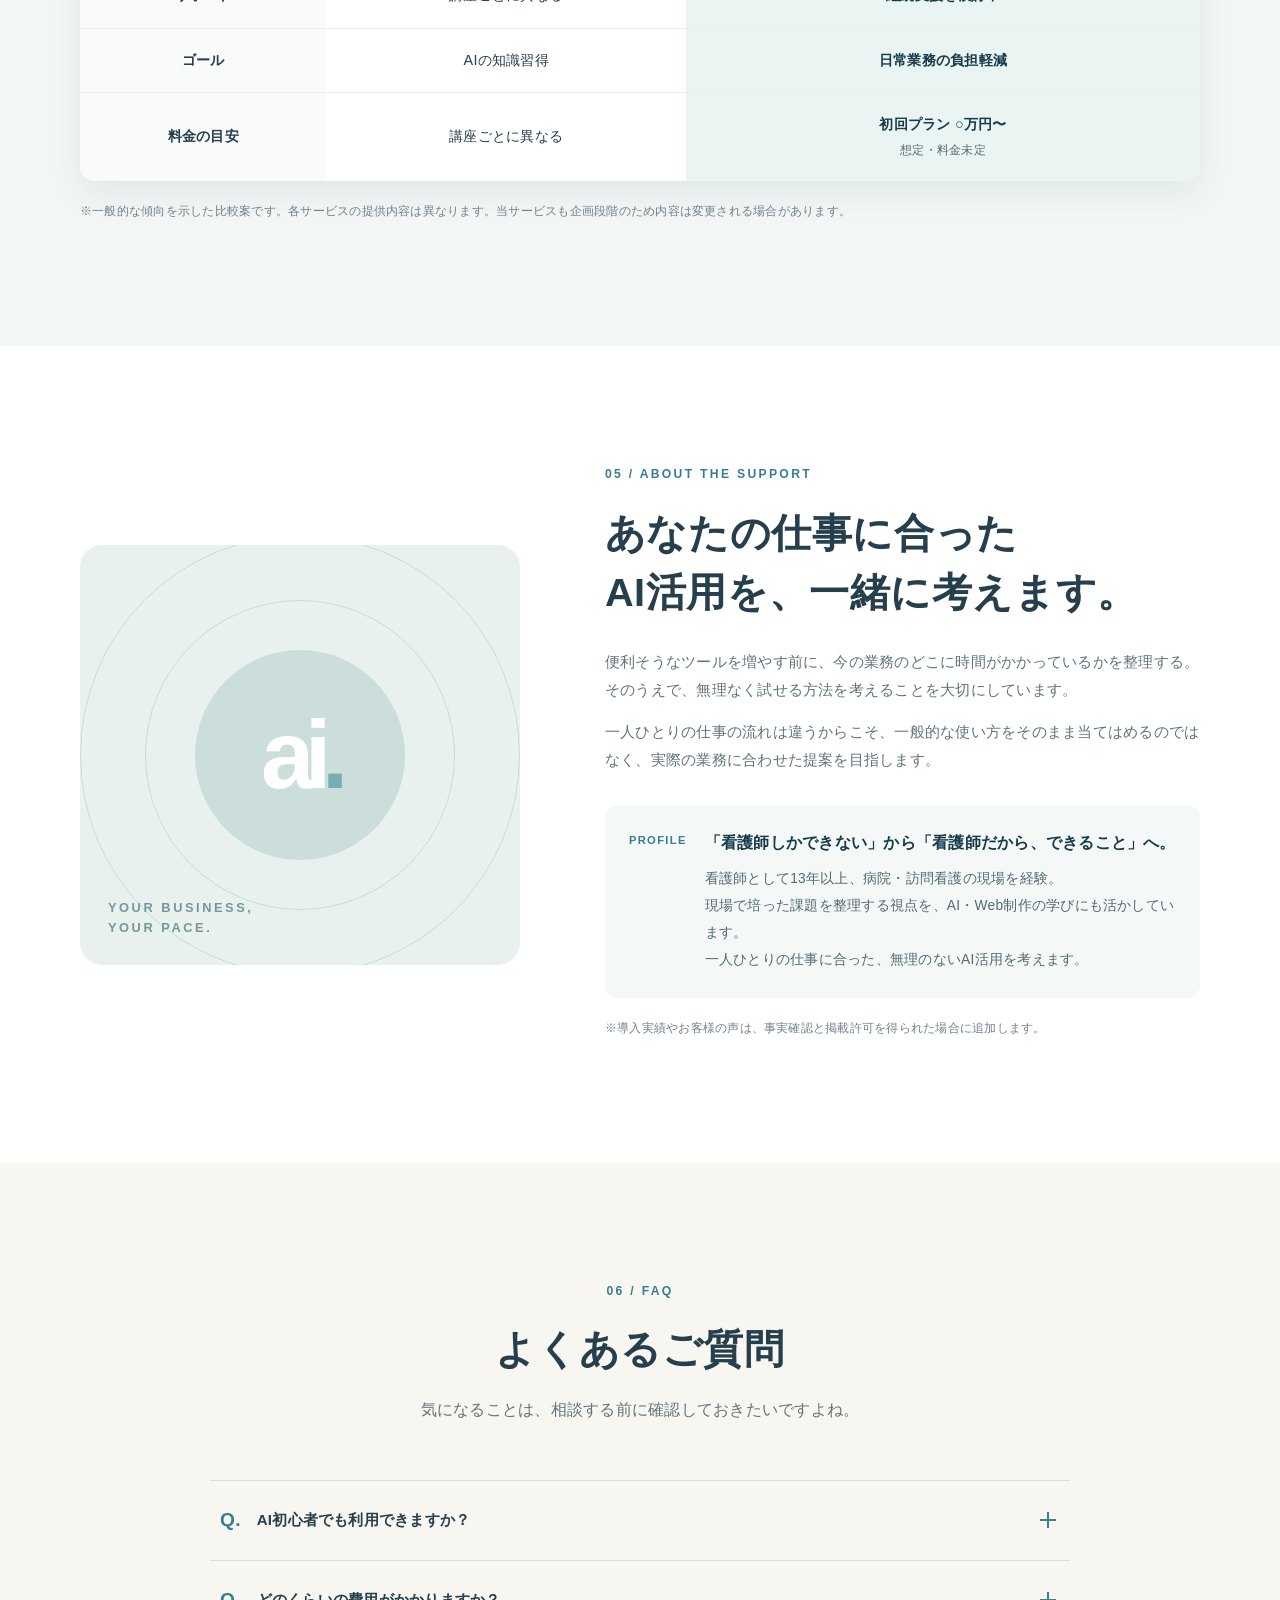
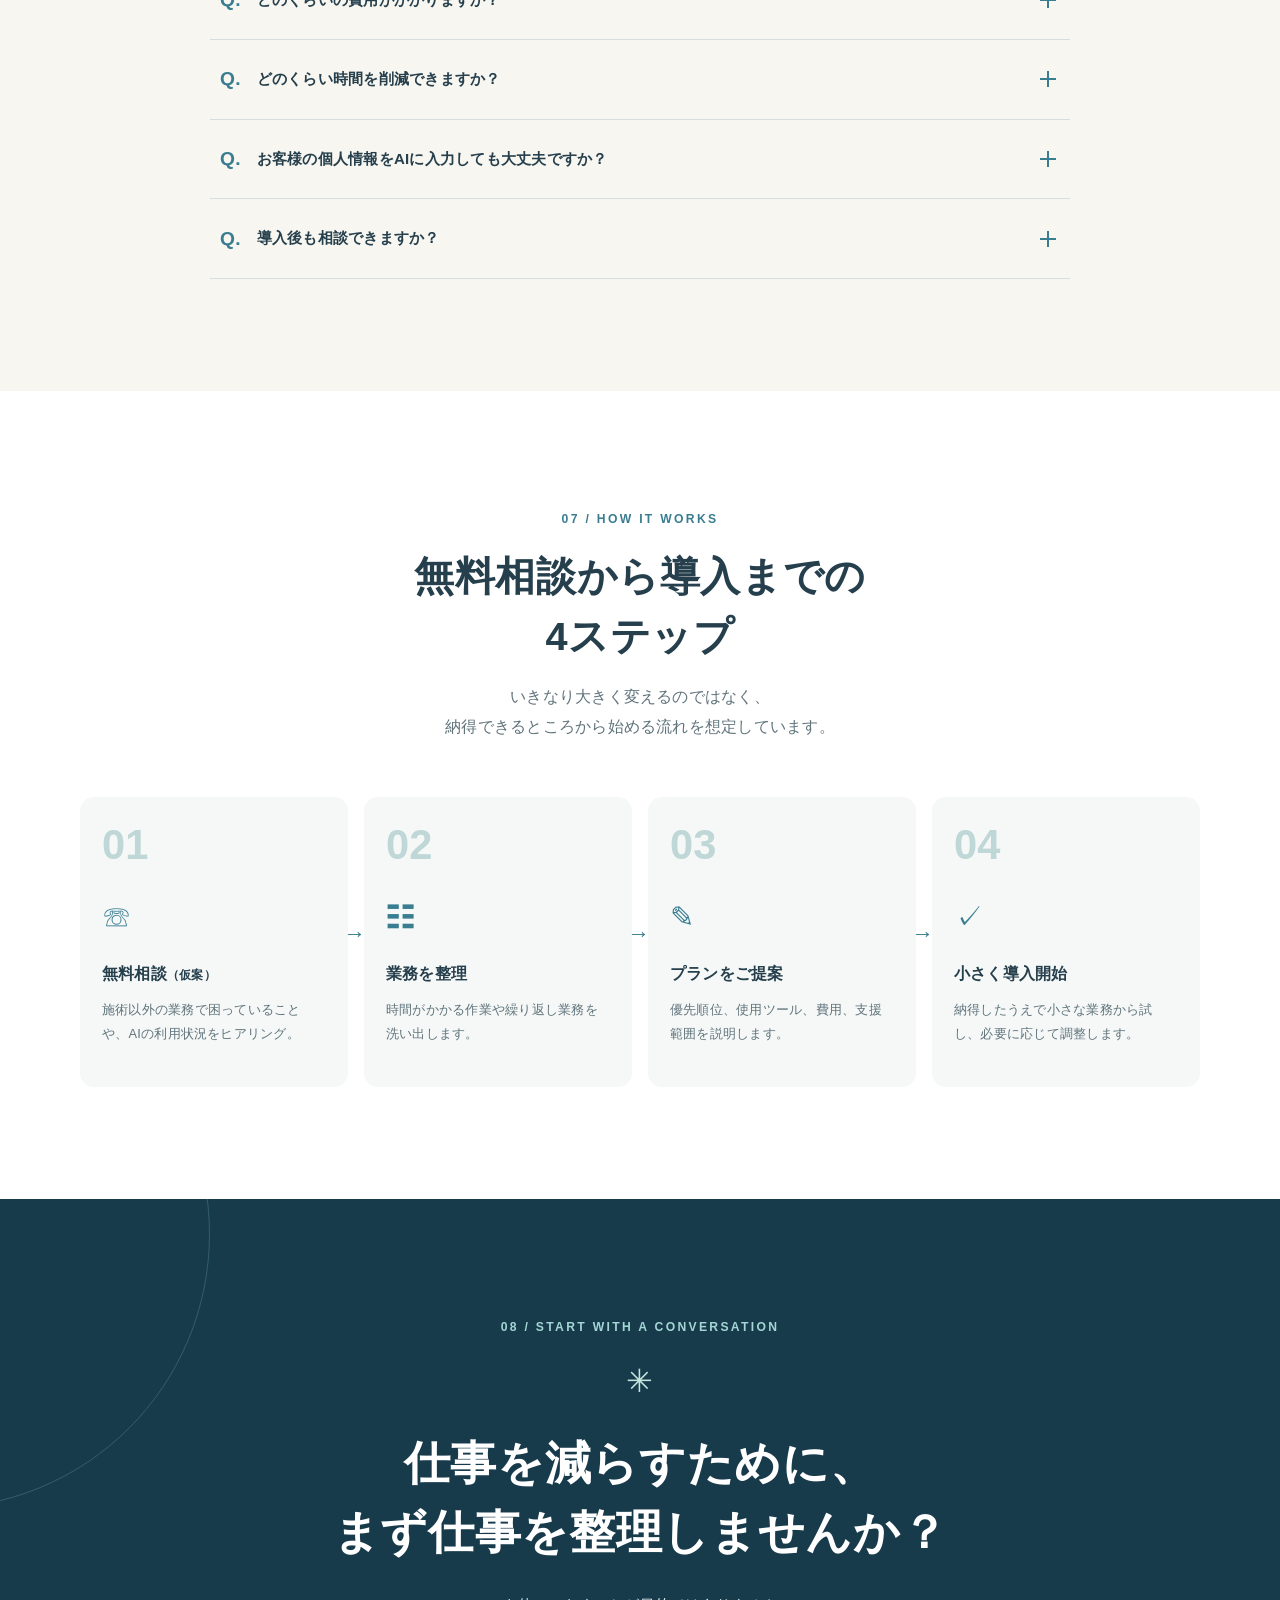
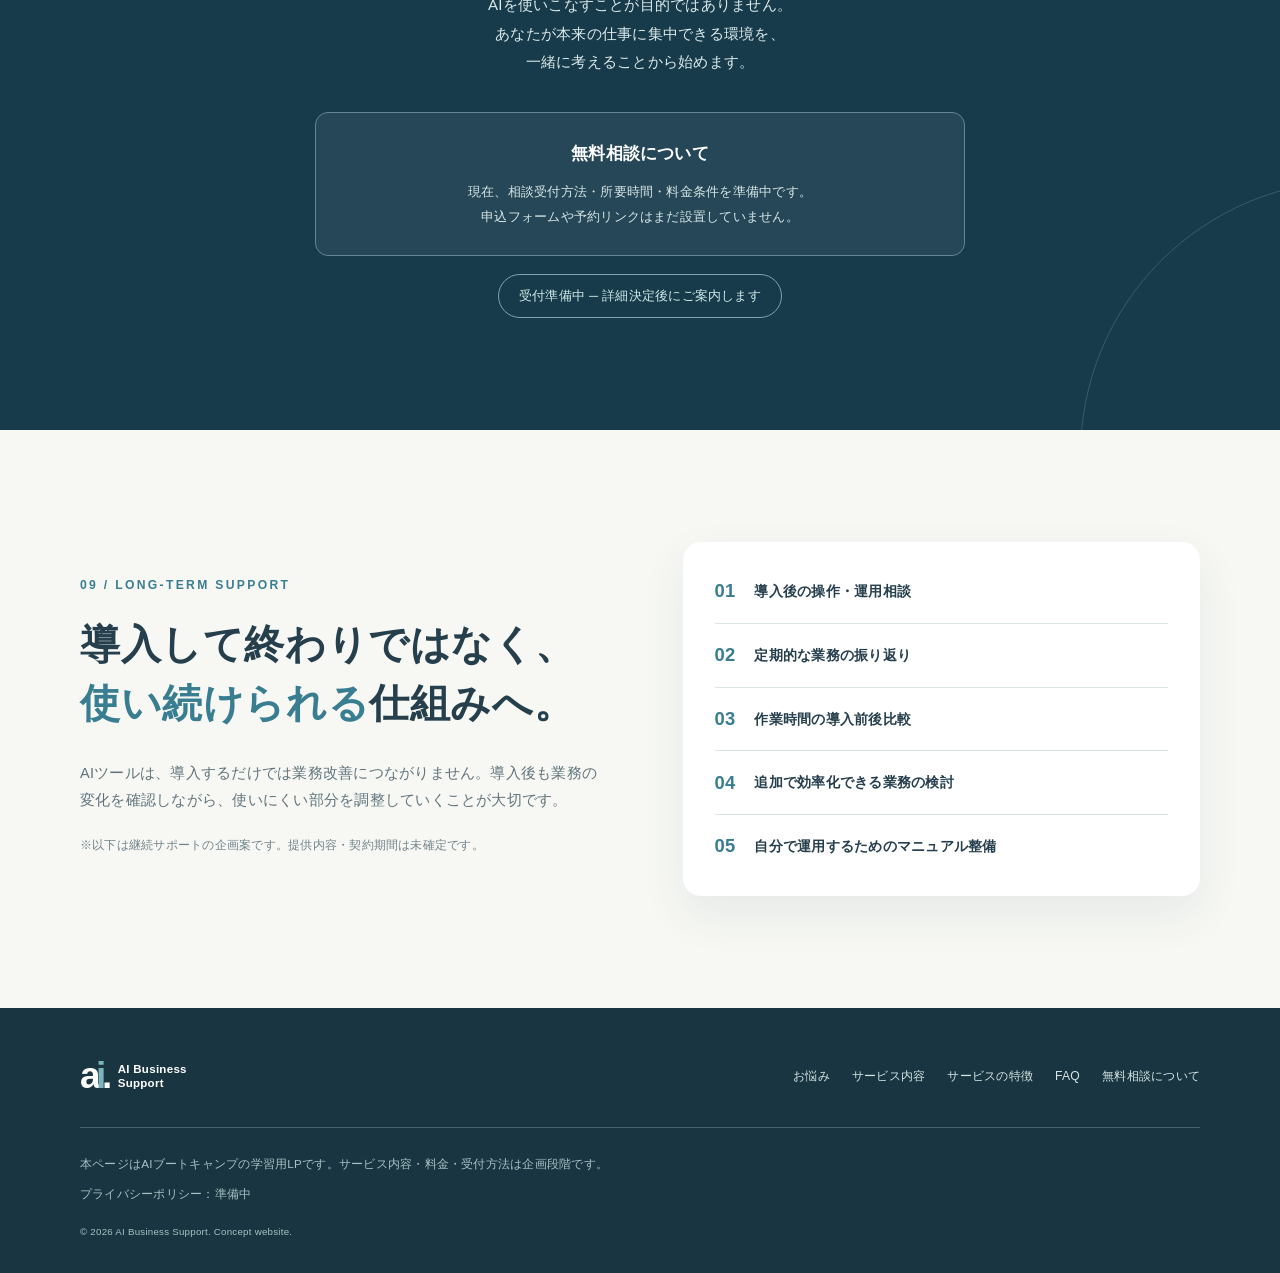
==== commit 509d7080: "Add files via upload" ====
--- a/index.html
+++ b/index.html
@@ -7,6 +7,26 @@
   <title>AI Business Support | 自分の時間を取り戻すAI活用</title>
   <link rel="stylesheet" href="css/style.css">
   <script src="js/main.js" defer></script>
+  <style>
+    /* 比較表・プロフィールの表示補正（他のセクションには影響しません） */
+    #difference .table-scroll{overflow-x:auto;border-radius:15px;box-shadow:0 12px 35px rgba(25,57,65,.08)}
+    #difference .comparison-table{display:table;width:100%;min-width:650px;border-collapse:collapse;background:#fff;text-align:center;font-size:.9rem;line-height:1.6}
+    #difference .comparison-table thead{display:table-header-group}
+    #difference .comparison-table tbody{display:table-row-group}
+    #difference .comparison-table tr{display:table-row}
+    #difference .comparison-table th,#difference .comparison-table td{display:table-cell;padding:20px 16px;border-bottom:1px solid #e9eeee;vertical-align:middle;white-space:normal}
+    #difference .comparison-table thead th{background:#e5ebec;color:#183b4c;font-weight:700}
+    #difference .comparison-table thead th.highlight-col{background:#183b4c;color:#fff}
+    #difference .comparison-table tbody th{background:#f9fbfa;font-weight:700;width:22%}
+    #difference .comparison-table tbody .highlight-col{background:#e9f4f3;color:#183b4c;font-weight:700}
+    #difference .comparison-table tbody tr:last-child th,#difference .comparison-table tbody tr:last-child td{border-bottom:0}
+    #difference .comparison-table .price-note{display:block;font-size:.78rem;font-weight:400;margin-top:5px;color:#526b72}
+    #profile .profile-placeholder{align-items:flex-start;gap:18px;padding:24px;background:#f4f8f7;border-radius:12px}
+    #profile .profile-placeholder>span{padding-top:5px;flex-shrink:0}
+    #profile .profile-placeholder strong{display:block;font-size:1rem;line-height:1.7;margin-bottom:10px;color:#183b4c}
+    #profile .profile-placeholder small{display:block;font-size:.86rem;line-height:1.95;color:#526b72}
+    @media(max-width:600px){#difference .comparison-table{min-width:600px;font-size:.78rem}#difference .comparison-table th,#difference .comparison-table td{padding:16px 12px}#profile .profile-placeholder{flex-direction:column;gap:8px}#profile .profile-placeholder strong{font-size:.95rem}#profile .profile-placeholder small{font-size:.82rem}}
+  </style>
 </head>
 <body>
   <header class="site-header" id="top">
@@ -74,7 +94,8 @@
       </div><div class="section-cta"><p>「私の仕事なら、何から始めればいい？」</p><a class="text-link" href="#consultation">無料相談について見る <span aria-hidden="true">↗</span></a></div>
     </div></section>
 
-    <section class="section difference-section" id="difference" aria-labecomparison-table"><thead><tr><th scope="col">比較項目</th><th scope="col">一般的なAI講座</th><th scope="col" class="highlight-col">AI Business Support（企画案）</th></tr></thead><tbody><tr><th scope="row">目的</th><td>AIの使い方を学ぶ</td><td class="highlight-col">自分の業務に活かす</td></tr><tr><th scope="row">内容</th><td>共通カリキュラム中心</td><td class="highlight-col">個別業務に合わせて提案</td></tr><tr><th scope="row">導入</th><td>自分で実践</td><td class="highlight-col">一緒に整理・検討</td></tr><tr><th scope="row">サポート</th><td>講座ごとに異なる</td><td class="highlight-col">継続支援を検討中</td></tr><tr><th scope="row">ゴール</th><td>AIの知識習得</td><td class="highlight-col">日常業務の負担軽減</td></tr><tr><th scope="row">料金の目安</th><td>講座ごとに異なる</td><td class="highlight-col">初回プラン ○万円〜（想定・料金未定）</td></tr></tbody></table></div><p class="disclaimer">※一般的な傾向を示した比較案です。各サービスの提供内容は異なります。当サービスも企画段階のため内容は変更される場合があります。</p>
+    <section class="section difference-section" id="difference" aria-labelledby="difference-title"><div class="container"><div class="section-heading center"><span class="section-kicker">04 / THE DIFFERENCE</span><h2 id="difference-title">AIの使い方を学ぶだけで、<br>終わらせない。</h2><p>大切なのは、AIの知識を増やすことではなく、<br class="desktop-only">実際の仕事で使えるようになること。</p></div>
+      <div class="table-scroll" role="region" aria-label="サービス比較表" tabindex="0"><table class="comparison-table"><thead><tr><th scope="col">比較項目</th><th scope="col">一般的なAI講座</th><th scope="col" class="highlight-col">AI Business Support（企画案）</th></tr></thead><tbody><tr><th scope="row">目的</th><td>AIの使い方を学ぶ</td><td class="highlight-col">自分の業務に活かす</td></tr><tr><th scope="row">内容</th><td>共通カリキュラム中心</td><td class="highlight-col">個別業務に合わせて提案</td></tr><tr><th scope="row">導入</th><td>自分で実践</td><td class="highlight-col">一緒に整理・検討</td></tr><tr><th scope="row">サポート</th><td>講座ごとに異なる</td><td class="highlight-col">継続支援を検討中</td></tr><tr><th scope="row">ゴール</th><td>AIの知識習得</td><td class="highlight-col">日常業務の負担軽減</td></tr><tr><th scope="row">料金の目安</th><td>講座ごとに異なる</td><td class="highlight-col">初回プラン ○万円〜<span class="price-note">想定・料金未定</span></td></tr></tbody></table></div><p class="disclaimer">※一般的な傾向を示した比較案です。各サービスの提供内容は異なります。当サービスも企画段階のため内容は変更される場合があります。</p>
     </div></section>
 
     <section class="section profile-section" id="profile" aria-labelledby="profile-title"><div class="container profile-grid"><div class="profile-art"><div class="profile-circle"><span class="profile-symbol">ai<span>.</span></span></div><div class="profile-art-label">YOUR BUSINESS,<br>YOUR PACE.</div></div><div class="profile-content"><span class="section-kicker">05 / ABOUT THE SUPPORT</span><h2 id="profile-title">あなたの仕事に合った<br>AI活用を、一緒に考えます。</h2><p>便利そうなツールを増やす前に、今の業務のどこに時間がかかっているかを整理する。そのうえで、無理なく試せる方法を考えることを大切にしています。</p><p>一人ひとりの仕事の流れは違うからこそ、一般的な使い方をそのまま当てはめるのではなく、実際の業務に合わせた提案を目指します。</p><div class="profile-placeholder"><span>PROFILE</span><div><strong>「看護師しかできない」から「看護師だから、できること」へ。</strong><small>看護師として13年以上、病院・訪問看護の現場を経験。<br>現場で培った課題を整理する視点を、AI・Web制作の学びにも活かしています。<br>一人ひとりの仕事に合った、無理のないAI活用を考えます。</small></div></div><p class="disclaimer">※導入実績やお客様の声は、事実確認と掲載許可を得られた場合に追加します。</p></div></div></section>
@@ -82,8 +103,7 @@
     <section class="section faq-section" id="faq" aria-labelledby="faq-title"><div class="container narrow"><div class="section-heading center"><span class="section-kicker">06 / FAQ</span><h2 id="faq-title">よくあるご質問</h2><p>気になることは、相談する前に確認しておきたいですよね。</p></div><div class="faq-list">
       <details class="faq-item"><summary><span class="faq-q">Q.</span><span>AI初心者でも利用できますか？</span><span class="faq-plus" aria-hidden="true"></span></summary><div class="faq-answer"><span class="faq-a">A.</span><p>初心者の方を想定し、現在の業務やITスキルを確認したうえで支援内容を検討します。</p></div></details>
       <details class="faq-item"><summary><span class="faq-q">Q.</span><span>どのくらいの費用がかかりますか？</span><span class="faq-plus" aria-hidden="true"></span></summary><div class="faq-answer"><span class="faq-a">A.</span><p>料金は現在検討中です。契約前に支援範囲と費用を明示する設計とします。</p></div></details>
-      <details class="faq-item"><summary><span class="faq-q">Q.</span><span>どのくらい時間を削減できますかlledby="difference-title"><div class="container"><div class="section-heading center"><span class="section-kicker">04 / THE DIFFERENCE</span><h2 id="difference-title">AIの使い方を学ぶだけで、<br>終わらせない。</h2><p>大切なのは、AIの知識を増やすことではなく、<br class="desktop-only">実際の仕事で使えるようになること。</p></div>
-      <div class="table-scroll" role="region" aria-label="サービス比較表" tabindex="0"><table class="？</span><span class="faq-plus" aria-hidden="true"></span></summary><div class="faq-answer"><span class="faq-a">A.</span><p>業務内容によって異なるため、現時点で削減時間は保証できません。導入前後の作業時間を測定する方法を検討します。</p></div></details>
+      <details class="faq-item"><summary><span class="faq-q">Q.</span><span>どのくらい時間を削減できますか？</span><span class="faq-plus" aria-hidden="true"></span></summary><div class="faq-answer"><span class="faq-a">A.</span><p>業務内容によって異なるため、現時点で削減時間は保証できません。導入前後の作業時間を測定する方法を検討します。</p></div></details>
       <details class="faq-item"><summary><span class="faq-q">Q.</span><span>お客様の個人情報をAIに入力しても大丈夫ですか？</span><span class="faq-plus" aria-hidden="true"></span></summary><div class="faq-answer"><span class="faq-a">A.</span><p>お客様の氏名・連絡先・施術履歴などを無断で外部AIに入力しないことを前提に、ツールと情報の扱いを確認します。</p></div></details>
       <details class="faq-item"><summary><span class="faq-q">Q.</span><span>導入後も相談できますか？</span><span class="faq-plus" aria-hidden="true"></span></summary><div class="faq-answer"><span class="faq-a">A.</span><p>継続サポートをサービス案として検討しています。対応範囲・期間・料金は未確定です。</p></div></details>
     </div></div></section>
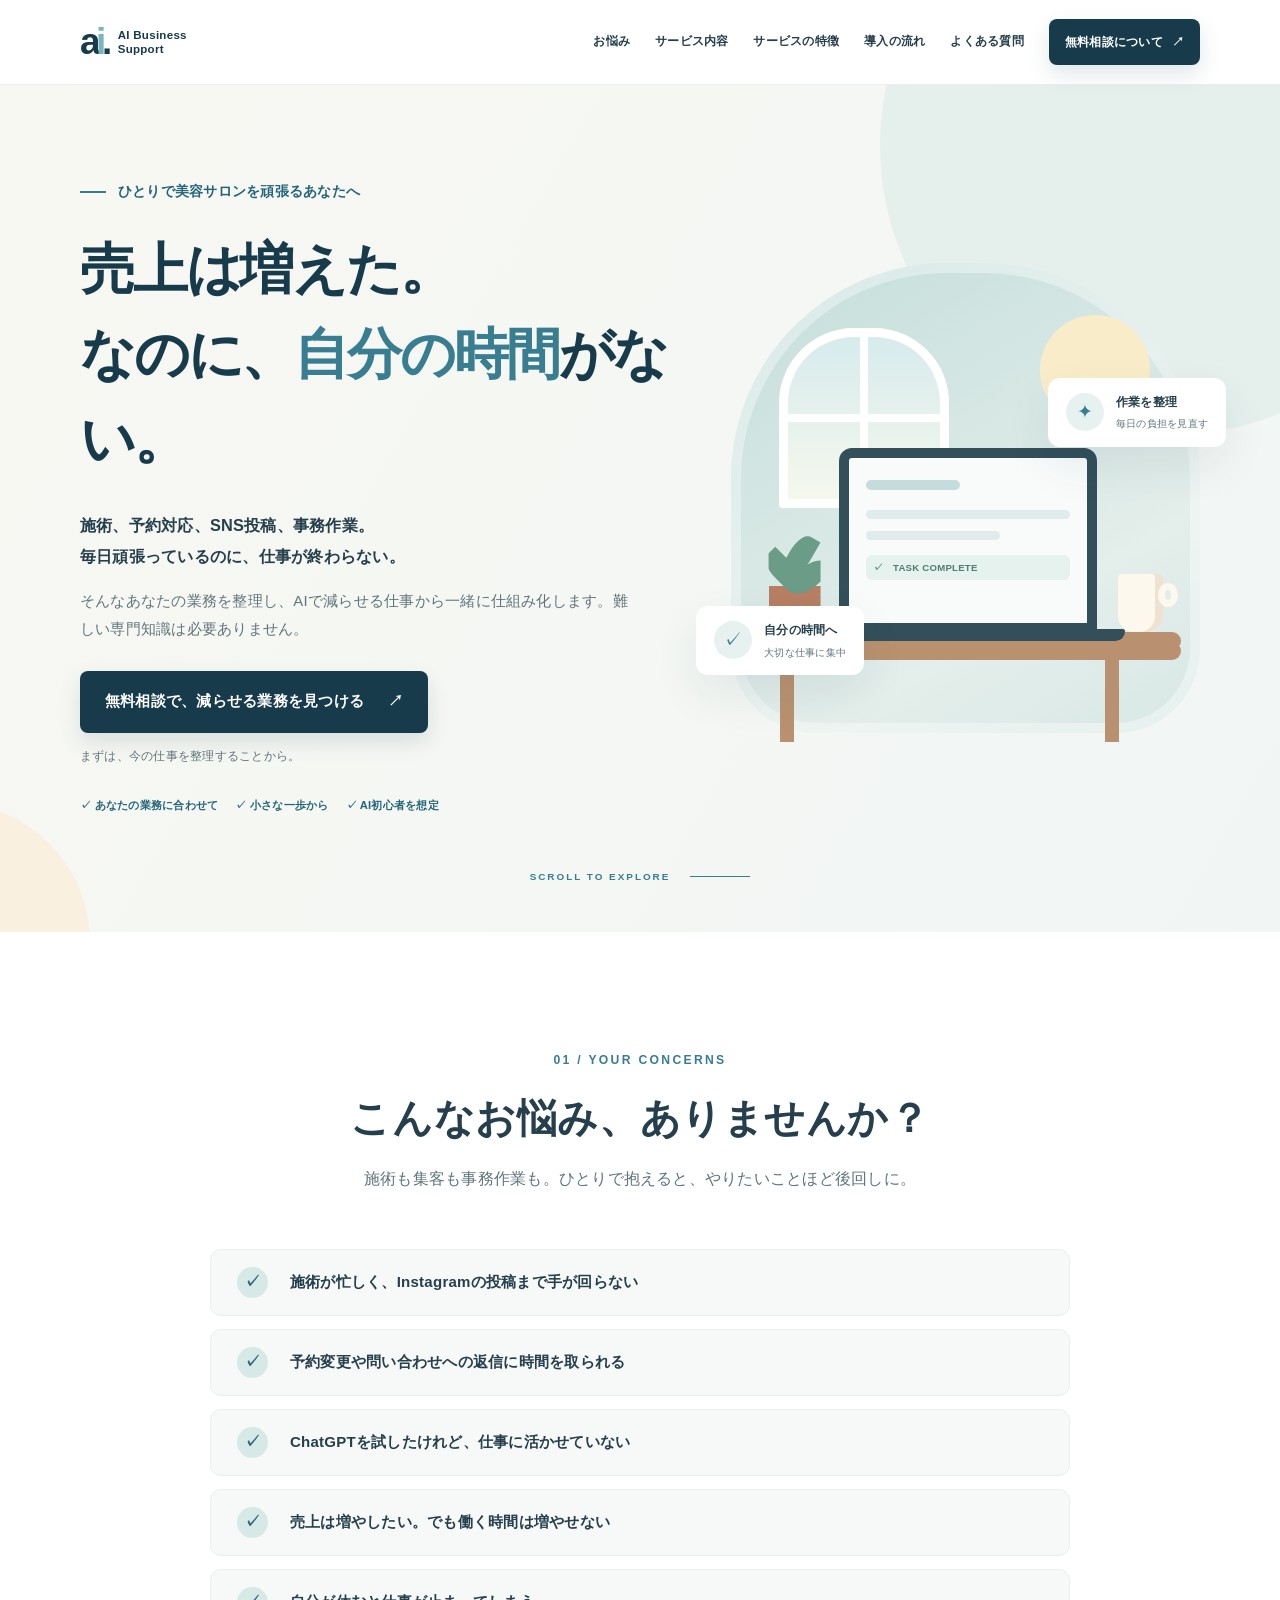
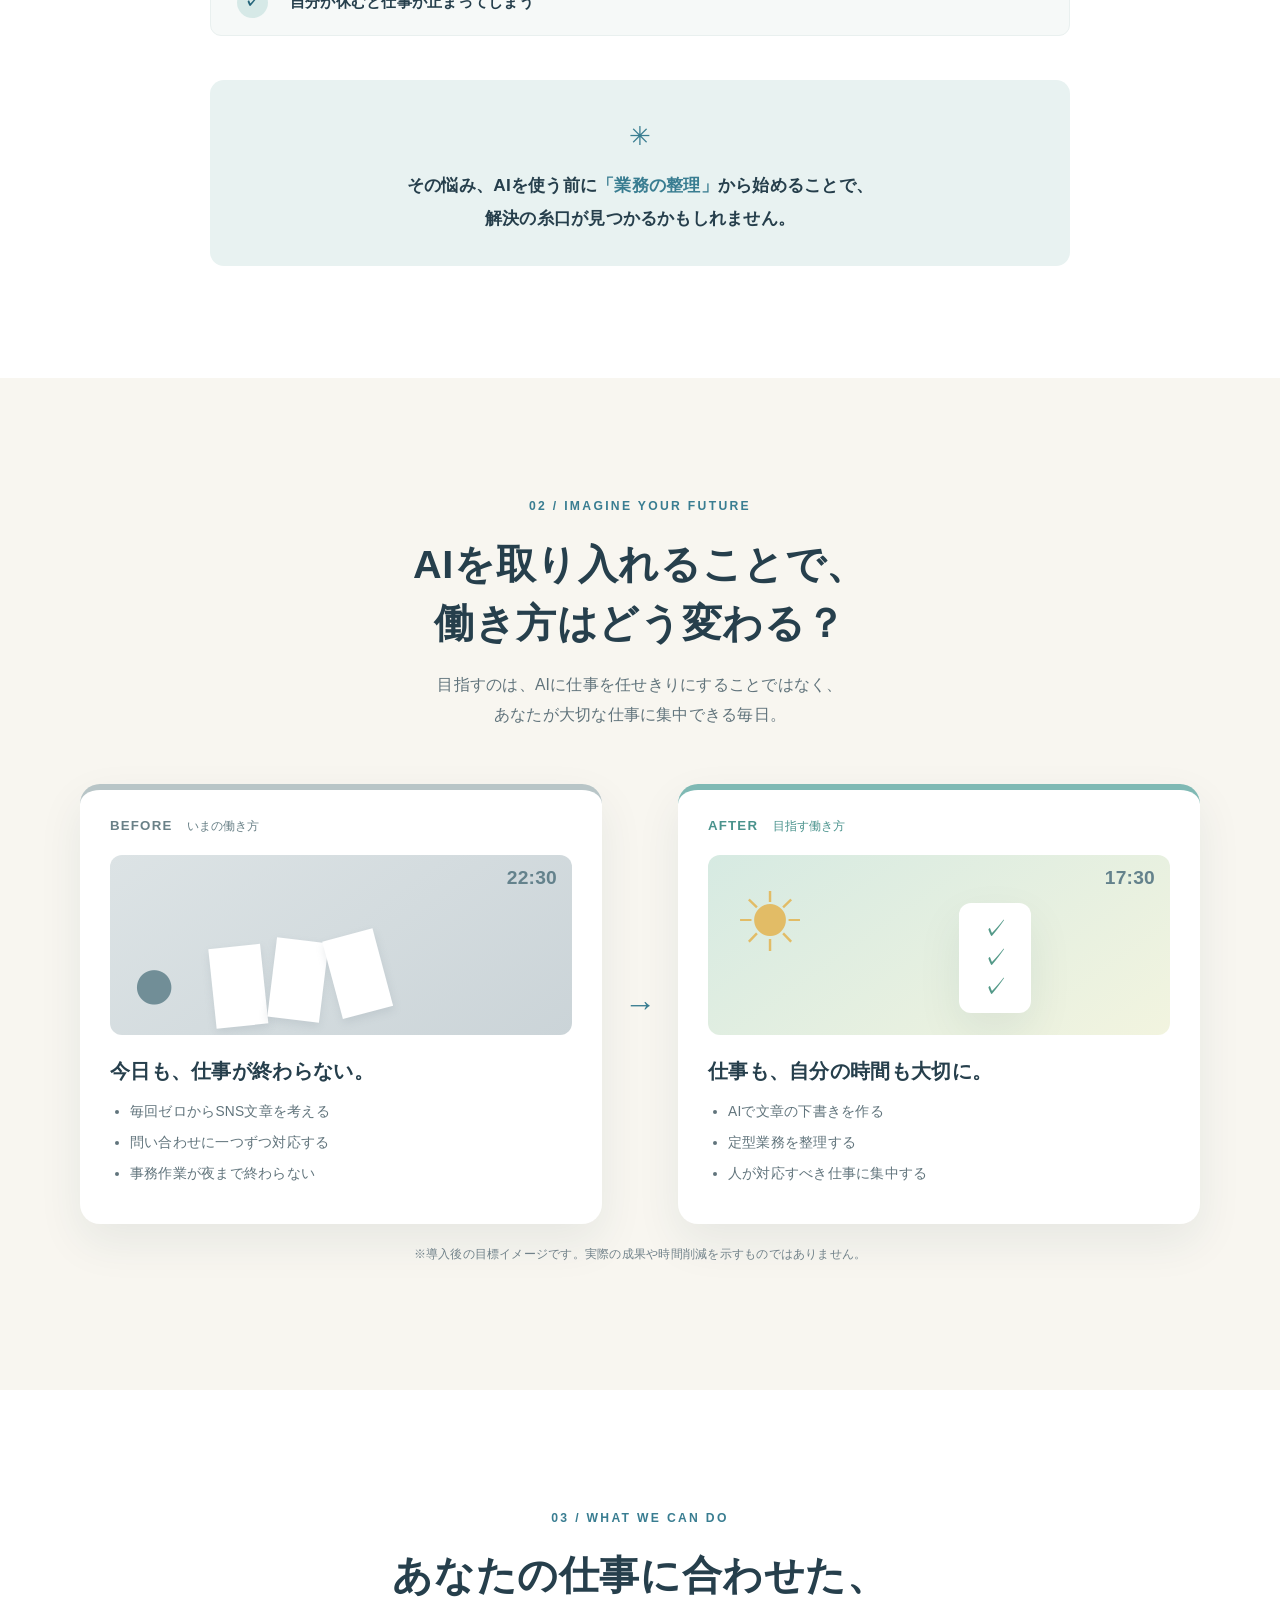
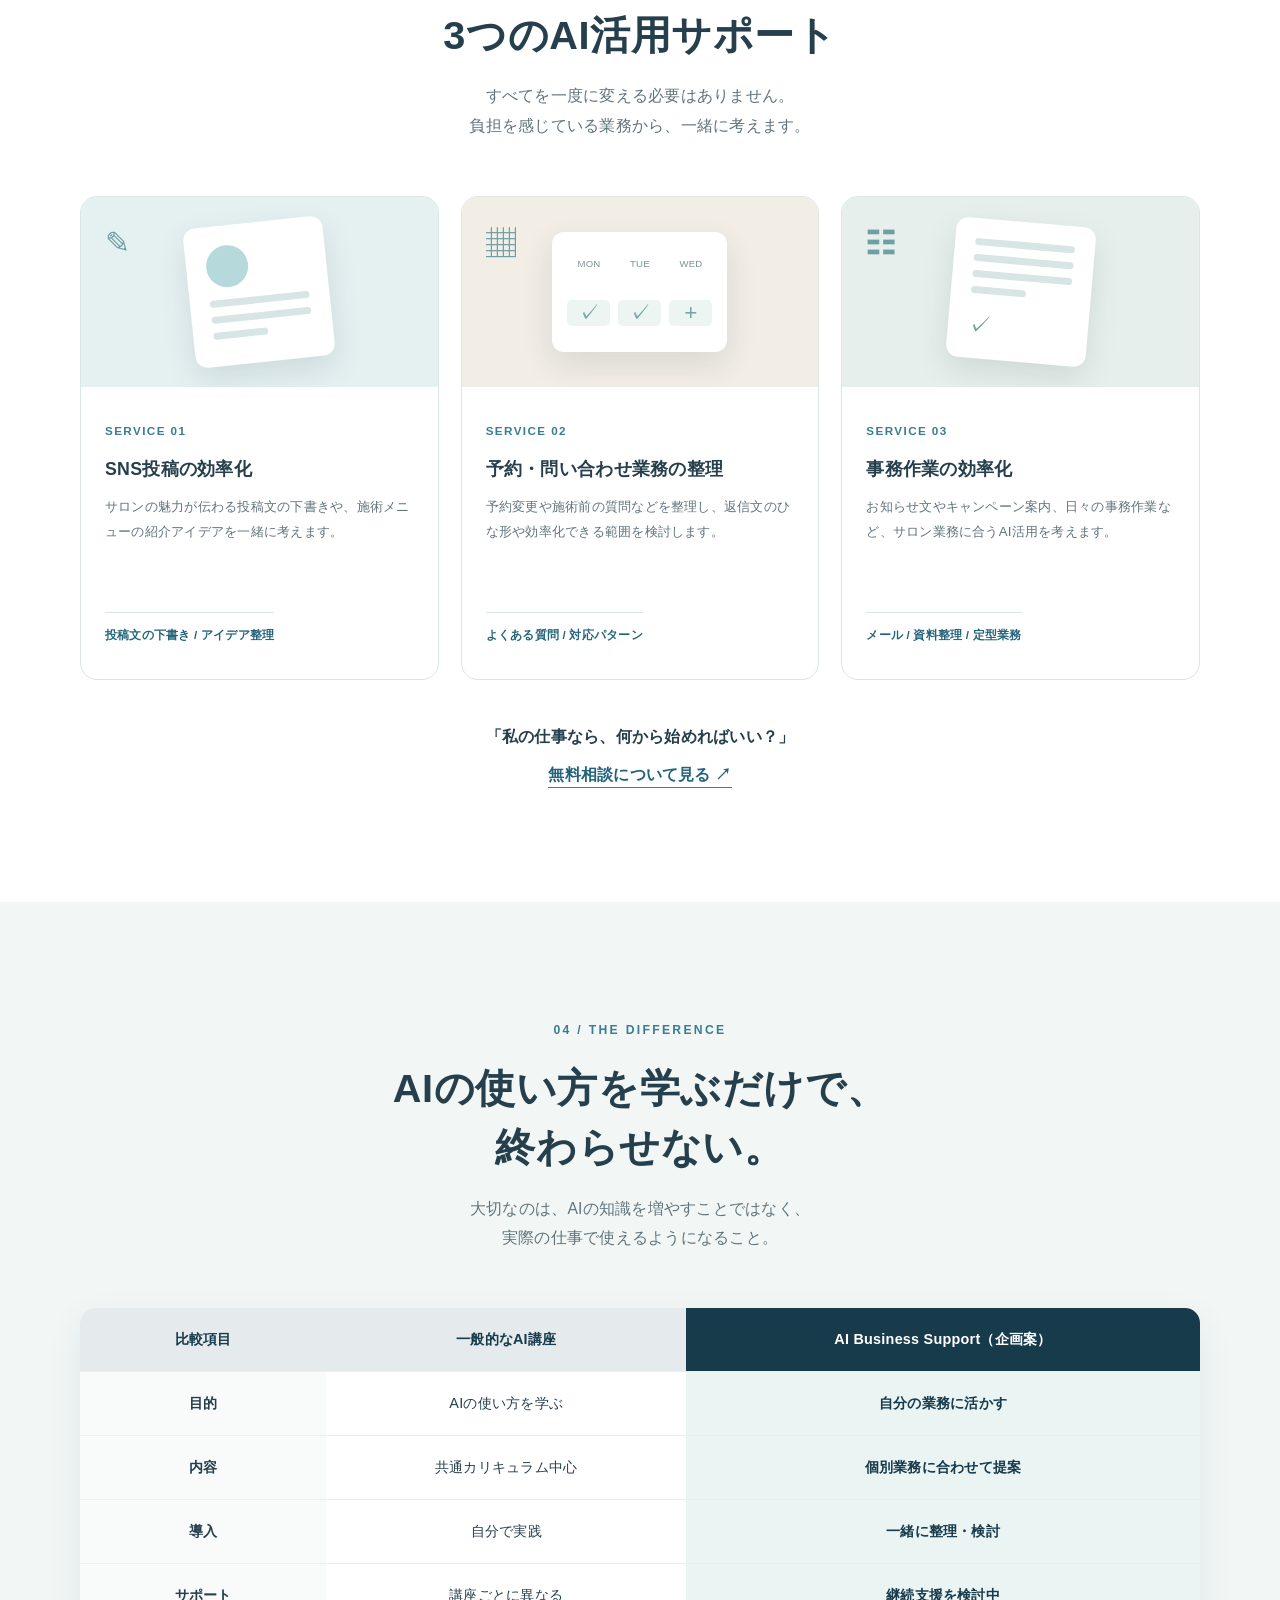
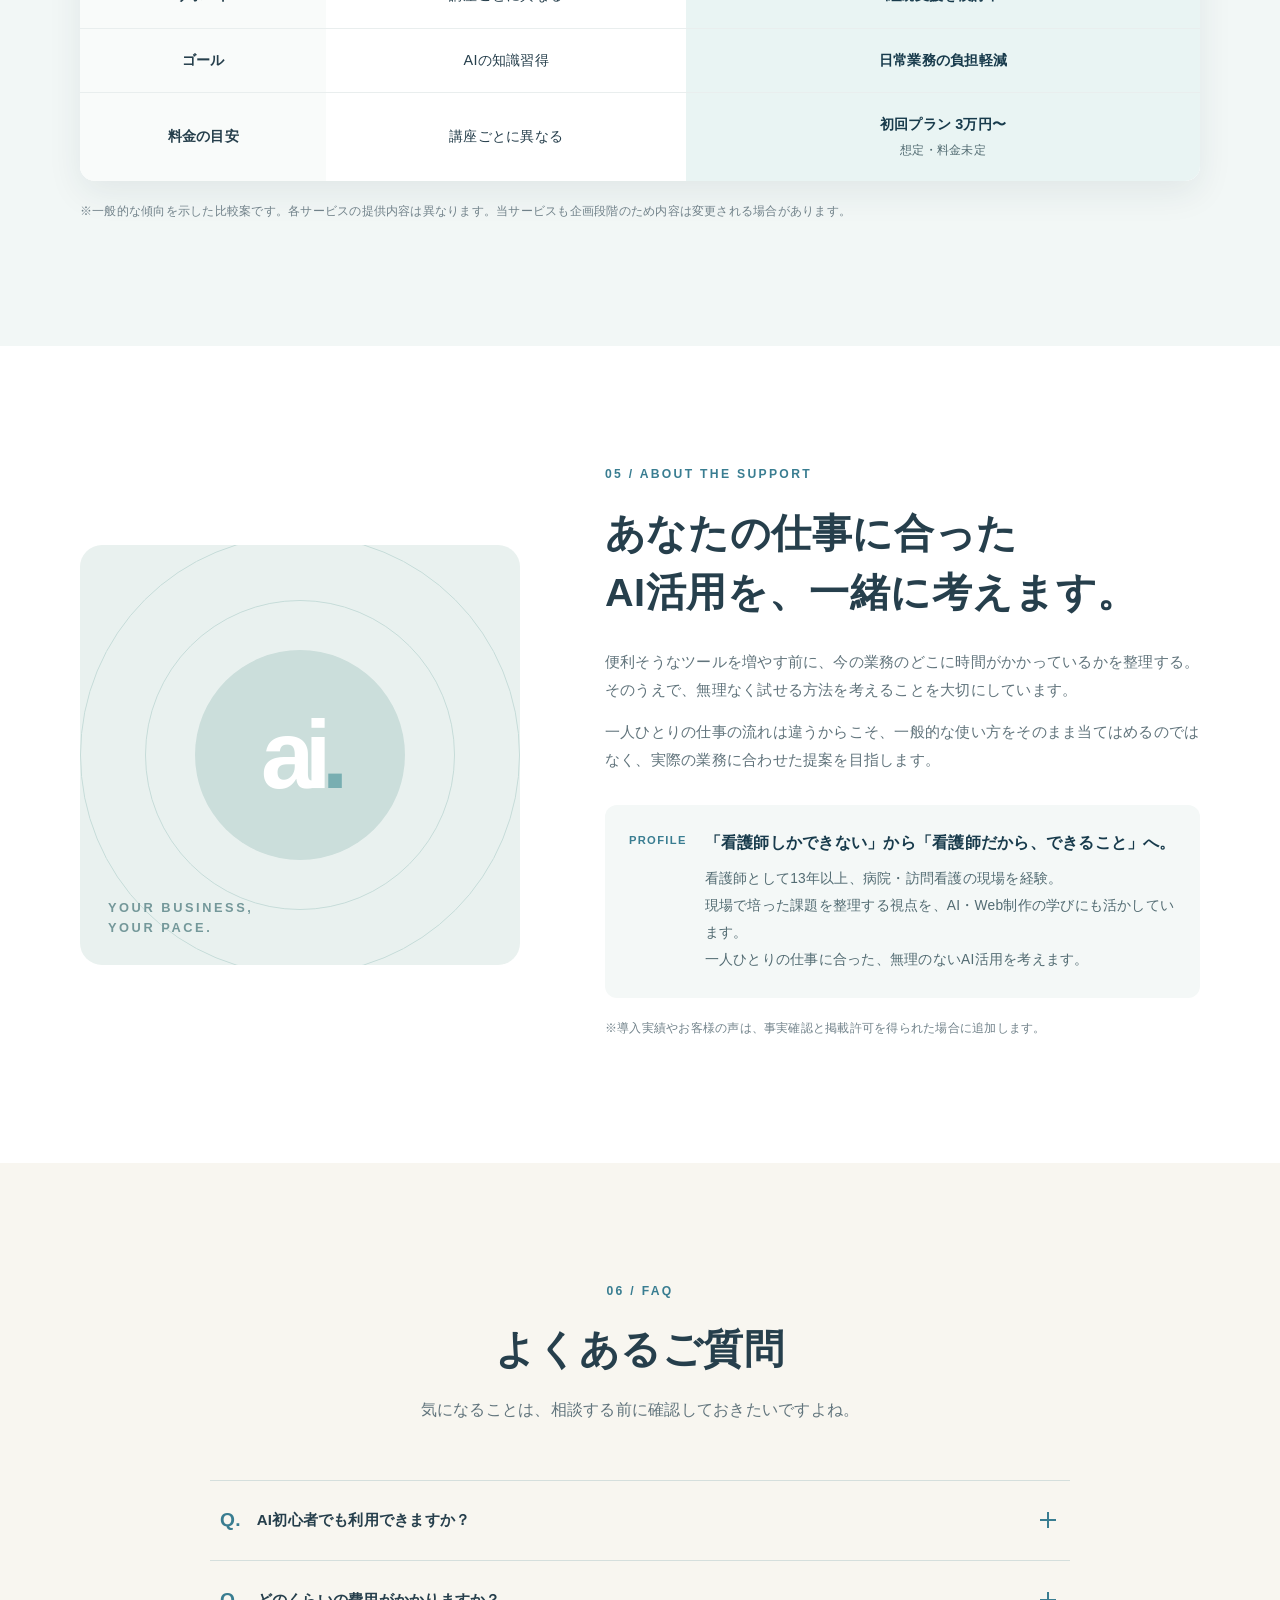
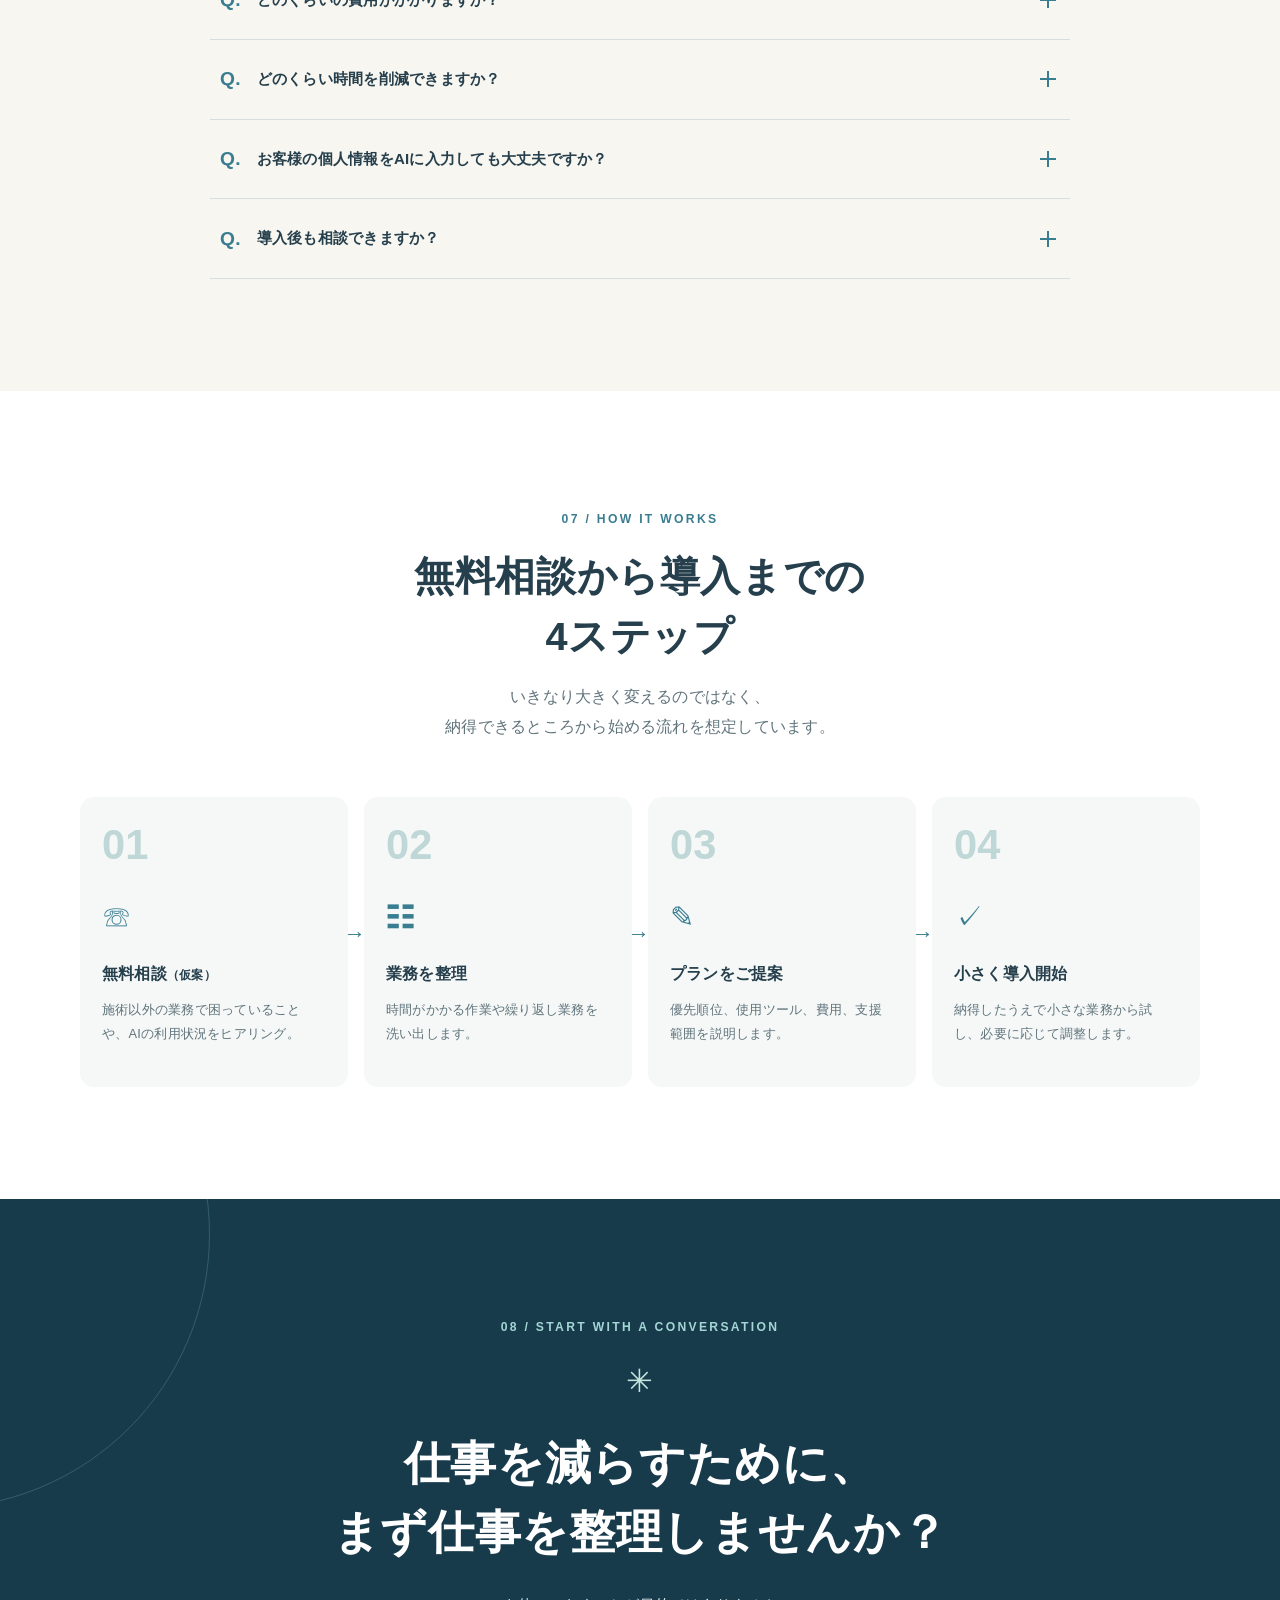
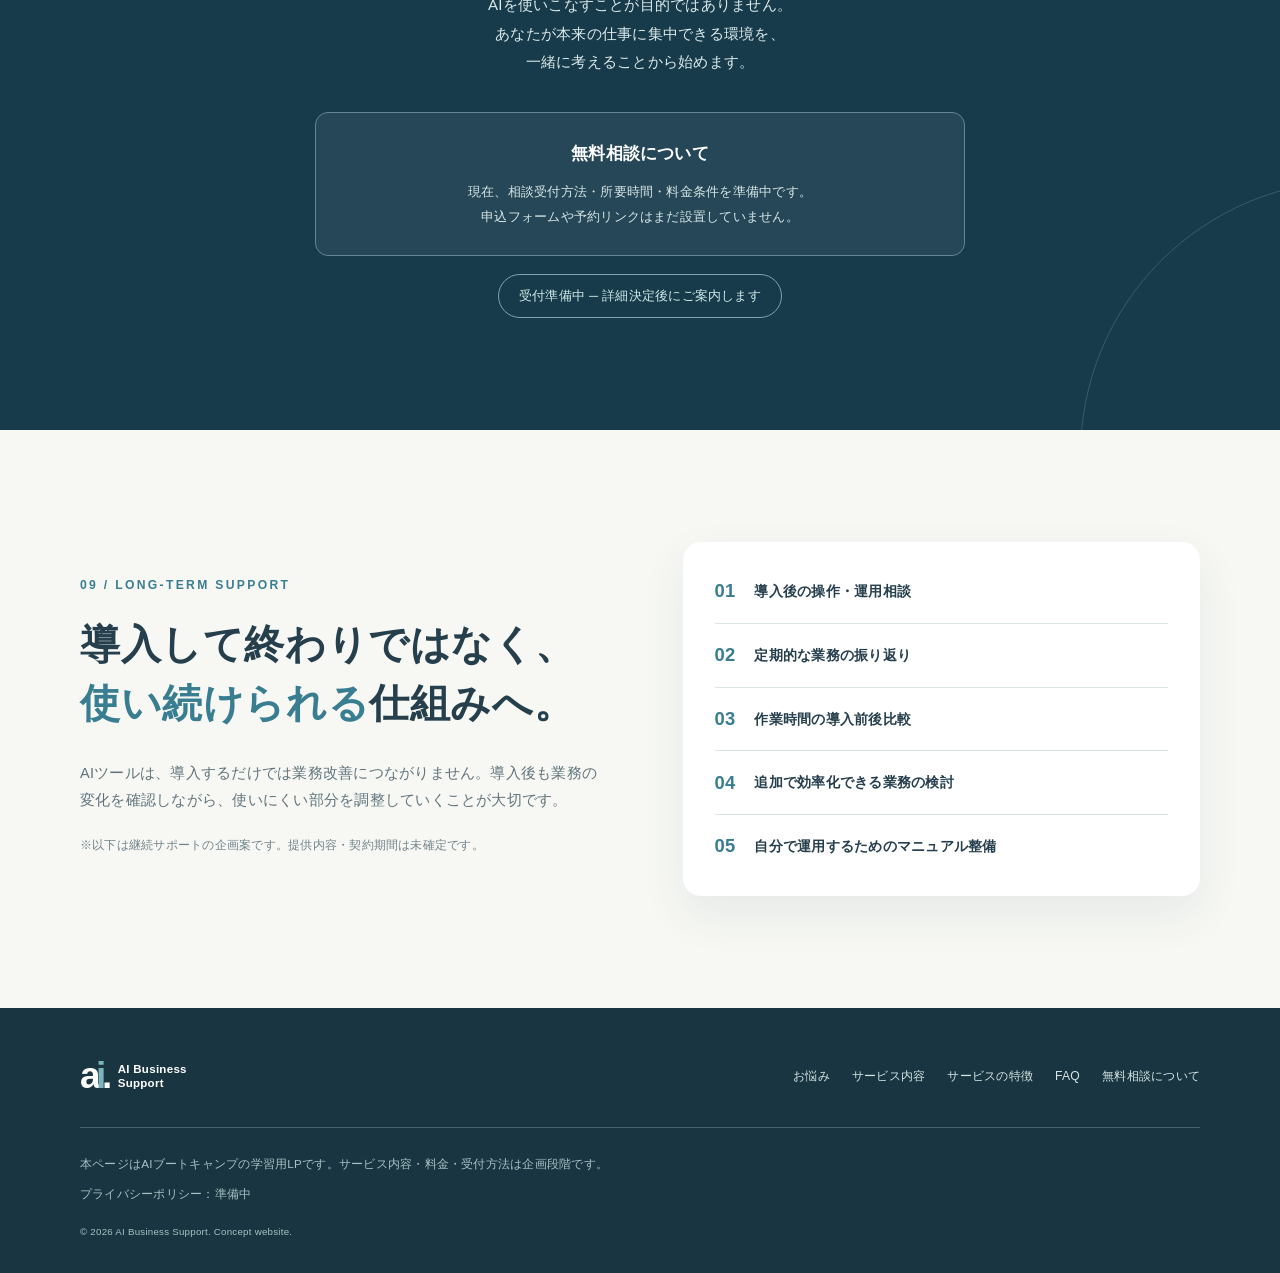
==== commit 039b7b64: "Update comparison table in index.html" ====
--- a/index.html
+++ b/index.html
@@ -95,7 +95,7 @@
     </div></section>
 
     <section class="section difference-section" id="difference" aria-labelledby="difference-title"><div class="container"><div class="section-heading center"><span class="section-kicker">04 / THE DIFFERENCE</span><h2 id="difference-title">AIの使い方を学ぶだけで、<br>終わらせない。</h2><p>大切なのは、AIの知識を増やすことではなく、<br class="desktop-only">実際の仕事で使えるようになること。</p></div>
-      <div class="table-scroll" role="region" aria-label="サービス比較表" tabindex="0"><table class="comparison-table"><thead><tr><th scope="col">比較項目</th><th scope="col">一般的なAI講座</th><th scope="col" class="highlight-col">AI Business Support（企画案）</th></tr></thead><tbody><tr><th scope="row">目的</th><td>AIの使い方を学ぶ</td><td class="highlight-col">自分の業務に活かす</td></tr><tr><th scope="row">内容</th><td>共通カリキュラム中心</td><td class="highlight-col">個別業務に合わせて提案</td></tr><tr><th scope="row">導入</th><td>自分で実践</td><td class="highlight-col">一緒に整理・検討</td></tr><tr><th scope="row">サポート</th><td>講座ごとに異なる</td><td class="highlight-col">継続支援を検討中</td></tr><tr><th scope="row">ゴール</th><td>AIの知識習得</td><td class="highlight-col">日常業務の負担軽減</td></tr><tr><th scope="row">料金の目安</th><td>講座ごとに異なる</td><td class="highlight-col">初回プラン ○万円〜<span class="price-note">想定・料金未定</span></td></tr></tbody></table></div><p class="disclaimer">※一般的な傾向を示した比較案です。各サービスの提供内容は異なります。当サービスも企画段階のため内容は変更される場合があります。</p>
+      <div class="table-scroll" role="region" aria-label="サービス比較表" tabindex="0"><table class="comparison-table"><thead><tr><th scope="col">比較項目</th><th scope="col">一般的なAI講座</th><th scope="col" class="highlight-col">AI Business Support（企画案）</th></tr></thead><tbody><tr><th scope="row">目的</th><td>AIの使い方を学ぶ</td><td class="highlight-col">自分の業務に活かす</td></tr><tr><th scope="row">内容</th><td>共通カリキュラム中心</td><td class="highlight-col">個別業務に合わせて提案</td></tr><tr><th scope="row">導入</th><td>自分で実践</td><td class="highlight-col">一緒に整理・検討</td></tr><tr><th scope="row">サポート</th><td>講座ごとに異なる</td><td class="highlight-col">継続支援を検討中</td></tr><tr><th scope="row">ゴール</th><td>AIの知識習得</td><td class="highlight-col">日常業務の負担軽減</td></tr><tr><th scope="row">料金の目安</th><td>講座ごとに異なる</td><td class="highlight-col">初回プラン 3万円〜<span class="price-note">想定・料金未定</span></td></tr></tbody></table></div><p class="disclaimer">※一般的な傾向を示した比較案です。各サービスの提供内容は異なります。当サービスも企画段階のため内容は変更される場合があります。</p>
     </div></section>
 
     <section class="section profile-section" id="profile" aria-labelledby="profile-title"><div class="container profile-grid"><div class="profile-art"><div class="profile-circle"><span class="profile-symbol">ai<span>.</span></span></div><div class="profile-art-label">YOUR BUSINESS,<br>YOUR PACE.</div></div><div class="profile-content"><span class="section-kicker">05 / ABOUT THE SUPPORT</span><h2 id="profile-title">あなたの仕事に合った<br>AI活用を、一緒に考えます。</h2><p>便利そうなツールを増やす前に、今の業務のどこに時間がかかっているかを整理する。そのうえで、無理なく試せる方法を考えることを大切にしています。</p><p>一人ひとりの仕事の流れは違うからこそ、一般的な使い方をそのまま当てはめるのではなく、実際の業務に合わせた提案を目指します。</p><div class="profile-placeholder"><span>PROFILE</span><div><strong>「看護師しかできない」から「看護師だから、できること」へ。</strong><small>看護師として13年以上、病院・訪問看護の現場を経験。<br>現場で培った課題を整理する視点を、AI・Web制作の学びにも活かしています。<br>一人ひとりの仕事に合った、無理のないAI活用を考えます。</small></div></div><p class="disclaimer">※導入実績やお客様の声は、事実確認と掲載許可を得られた場合に追加します。</p></div></div></section>
